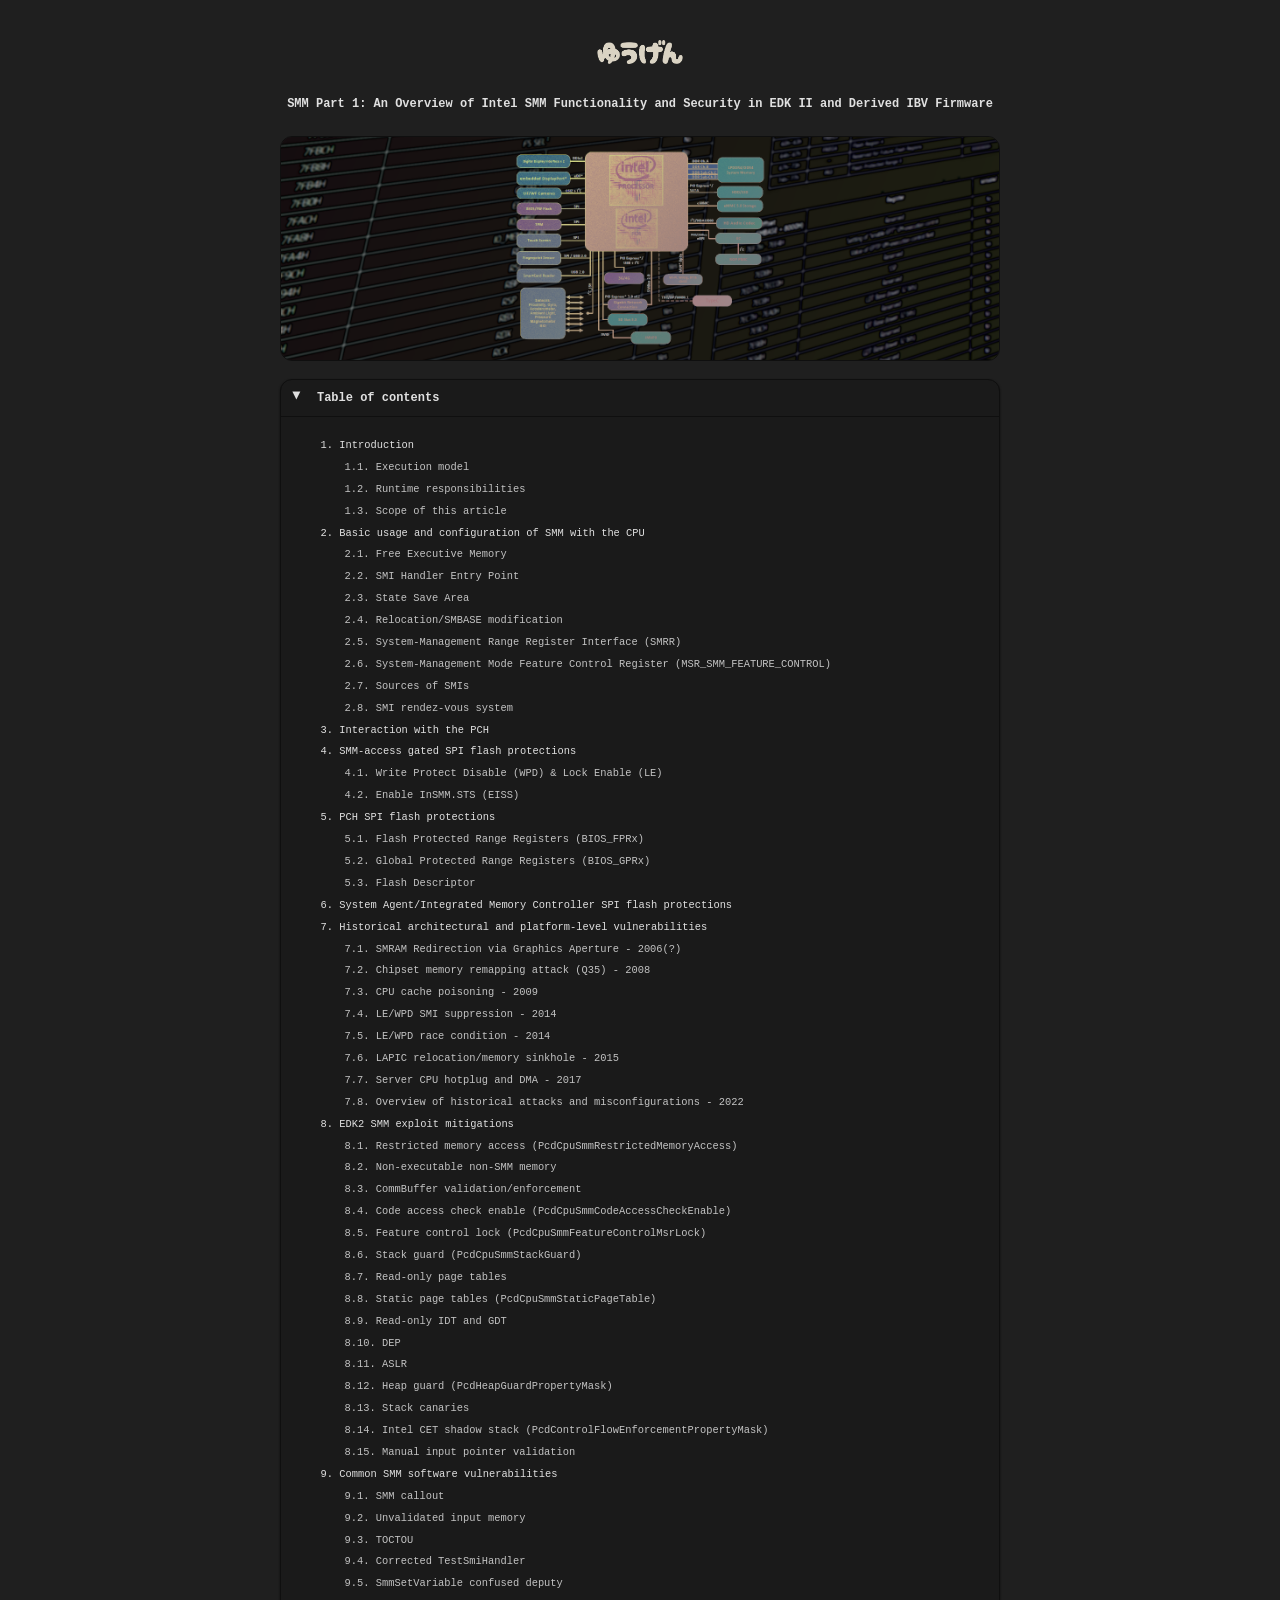
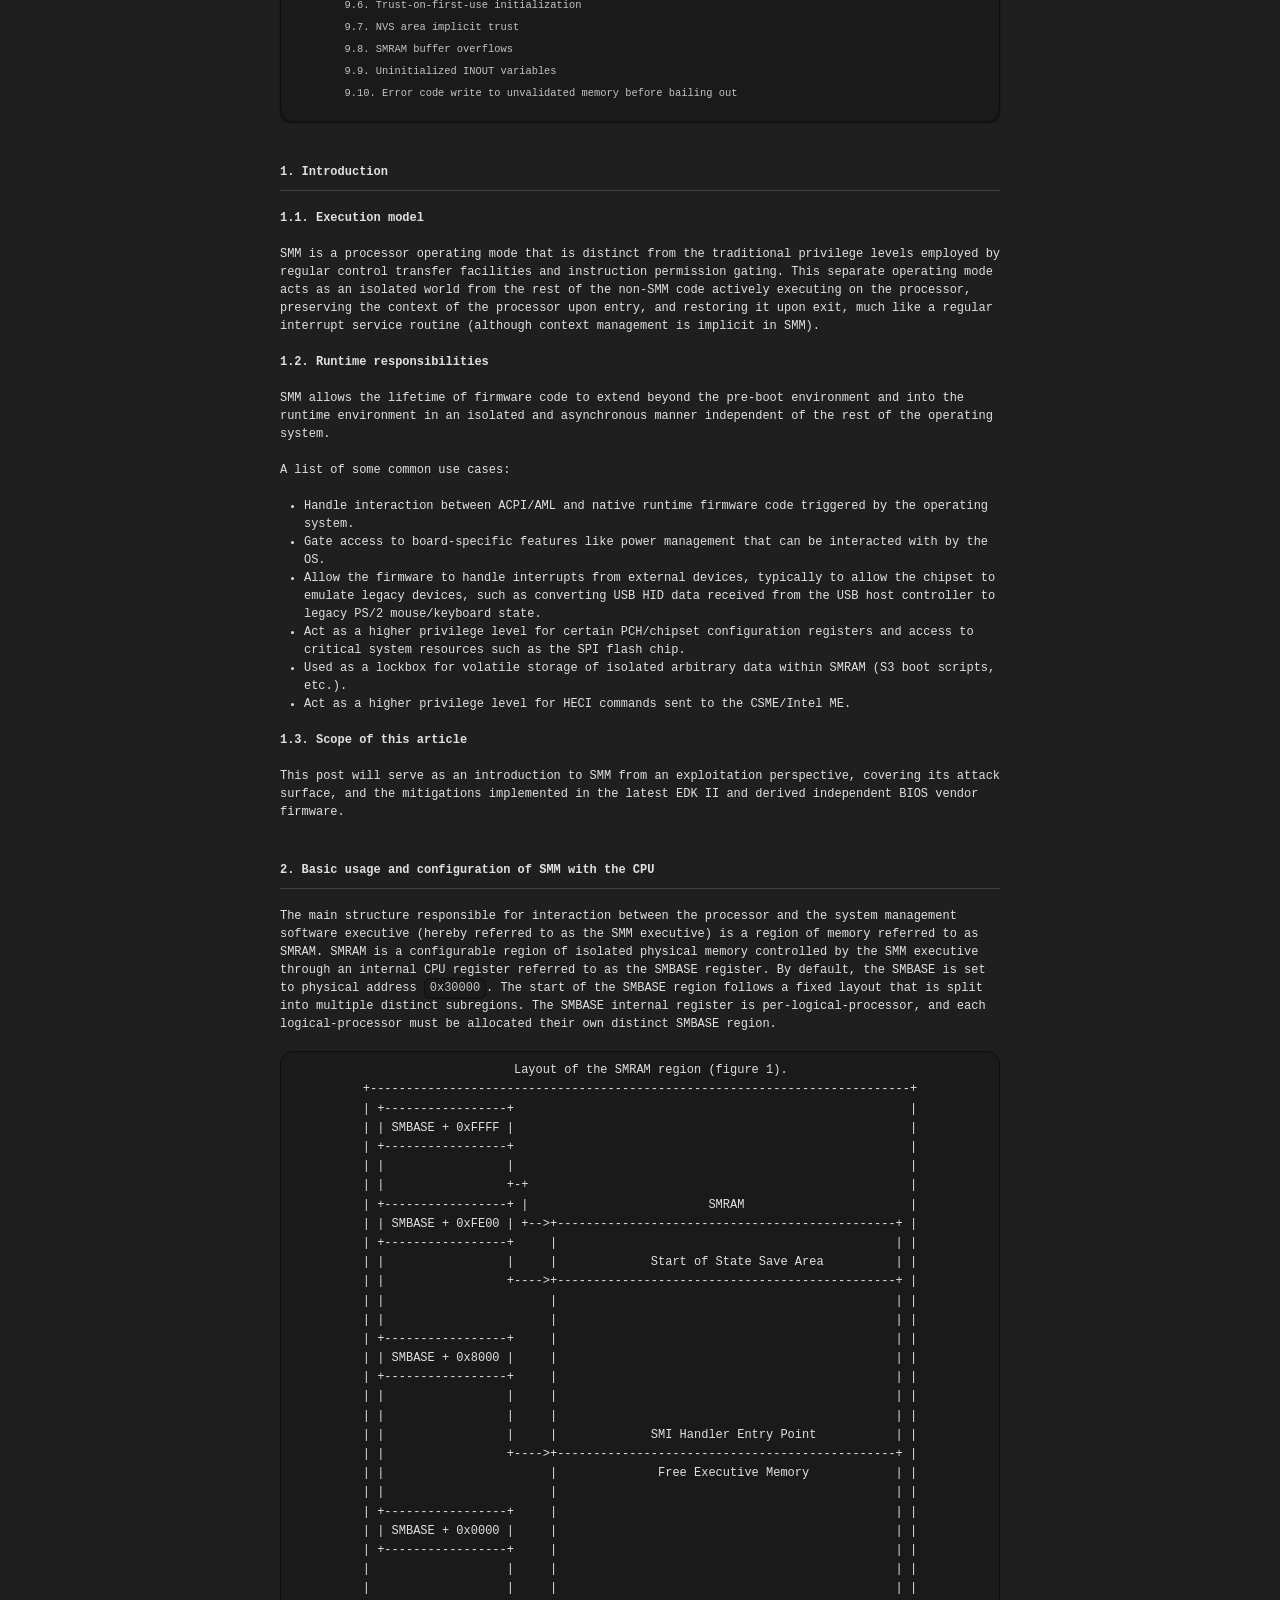
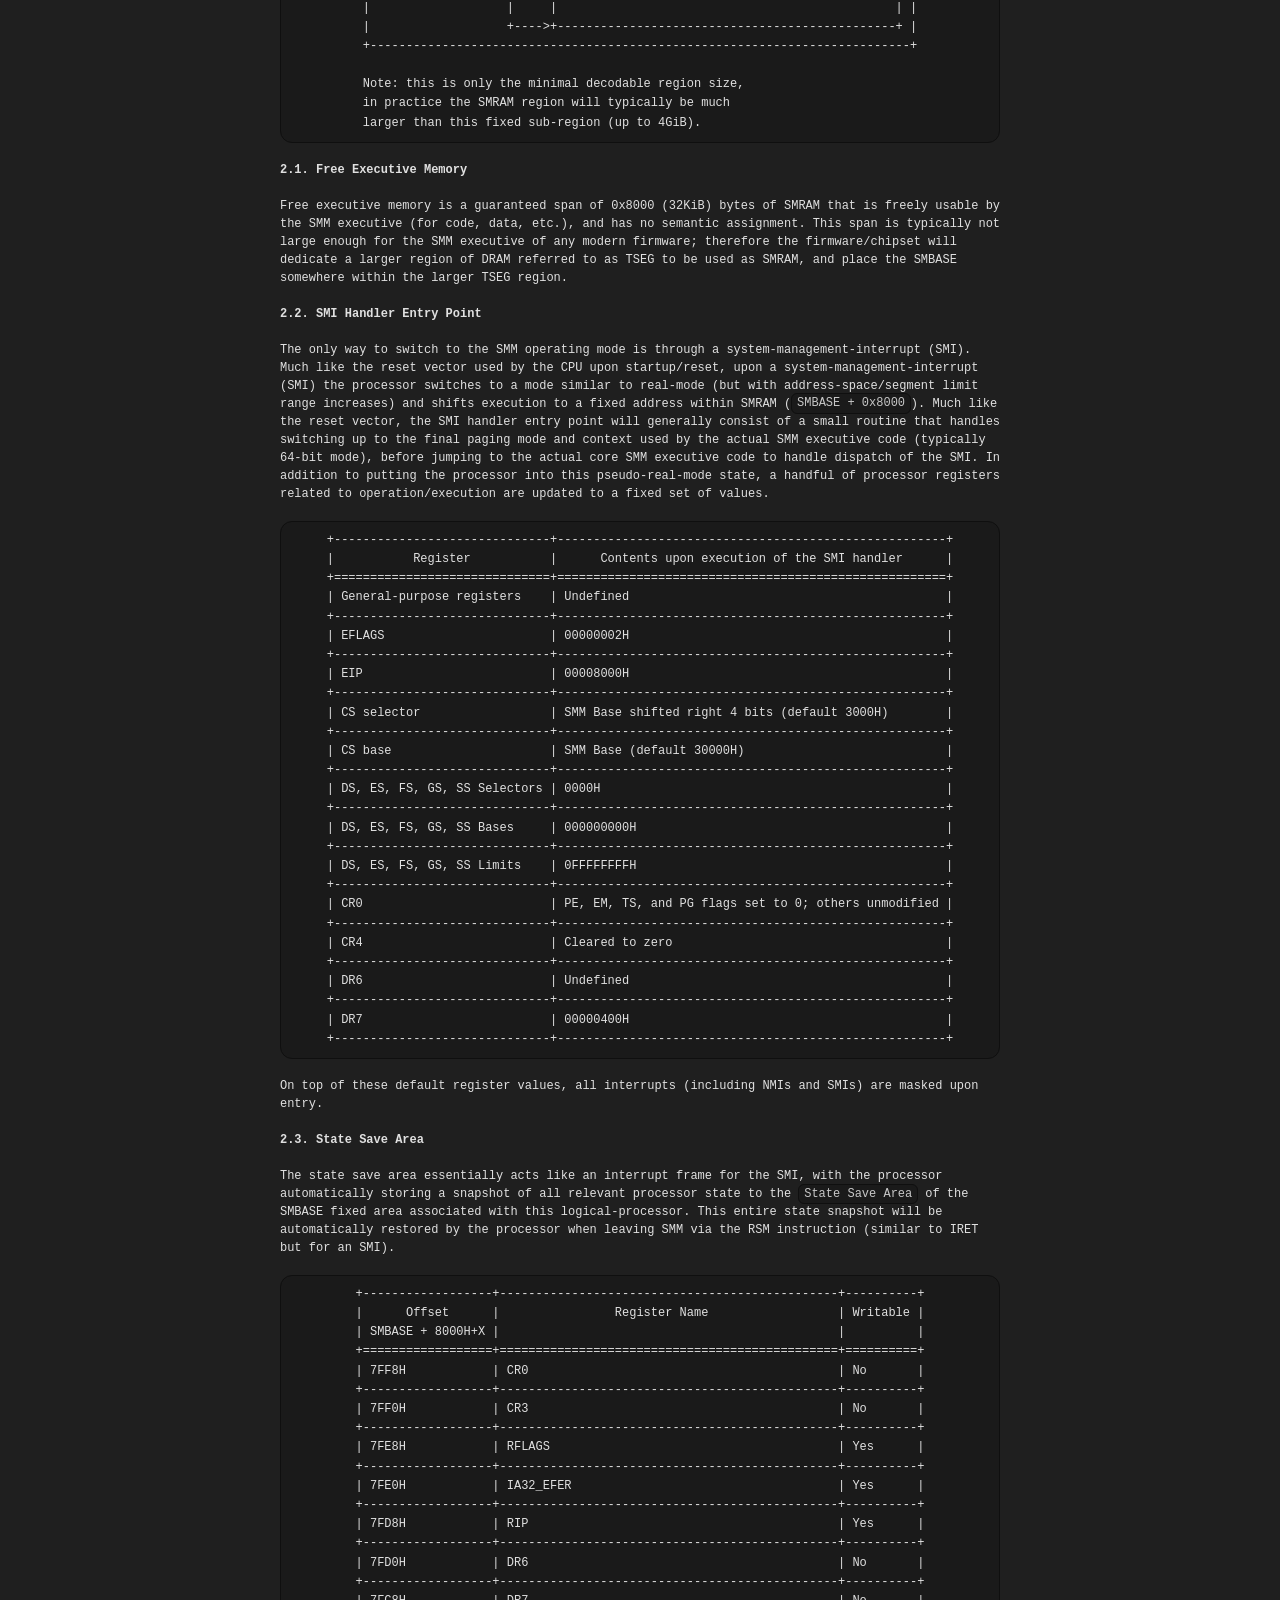
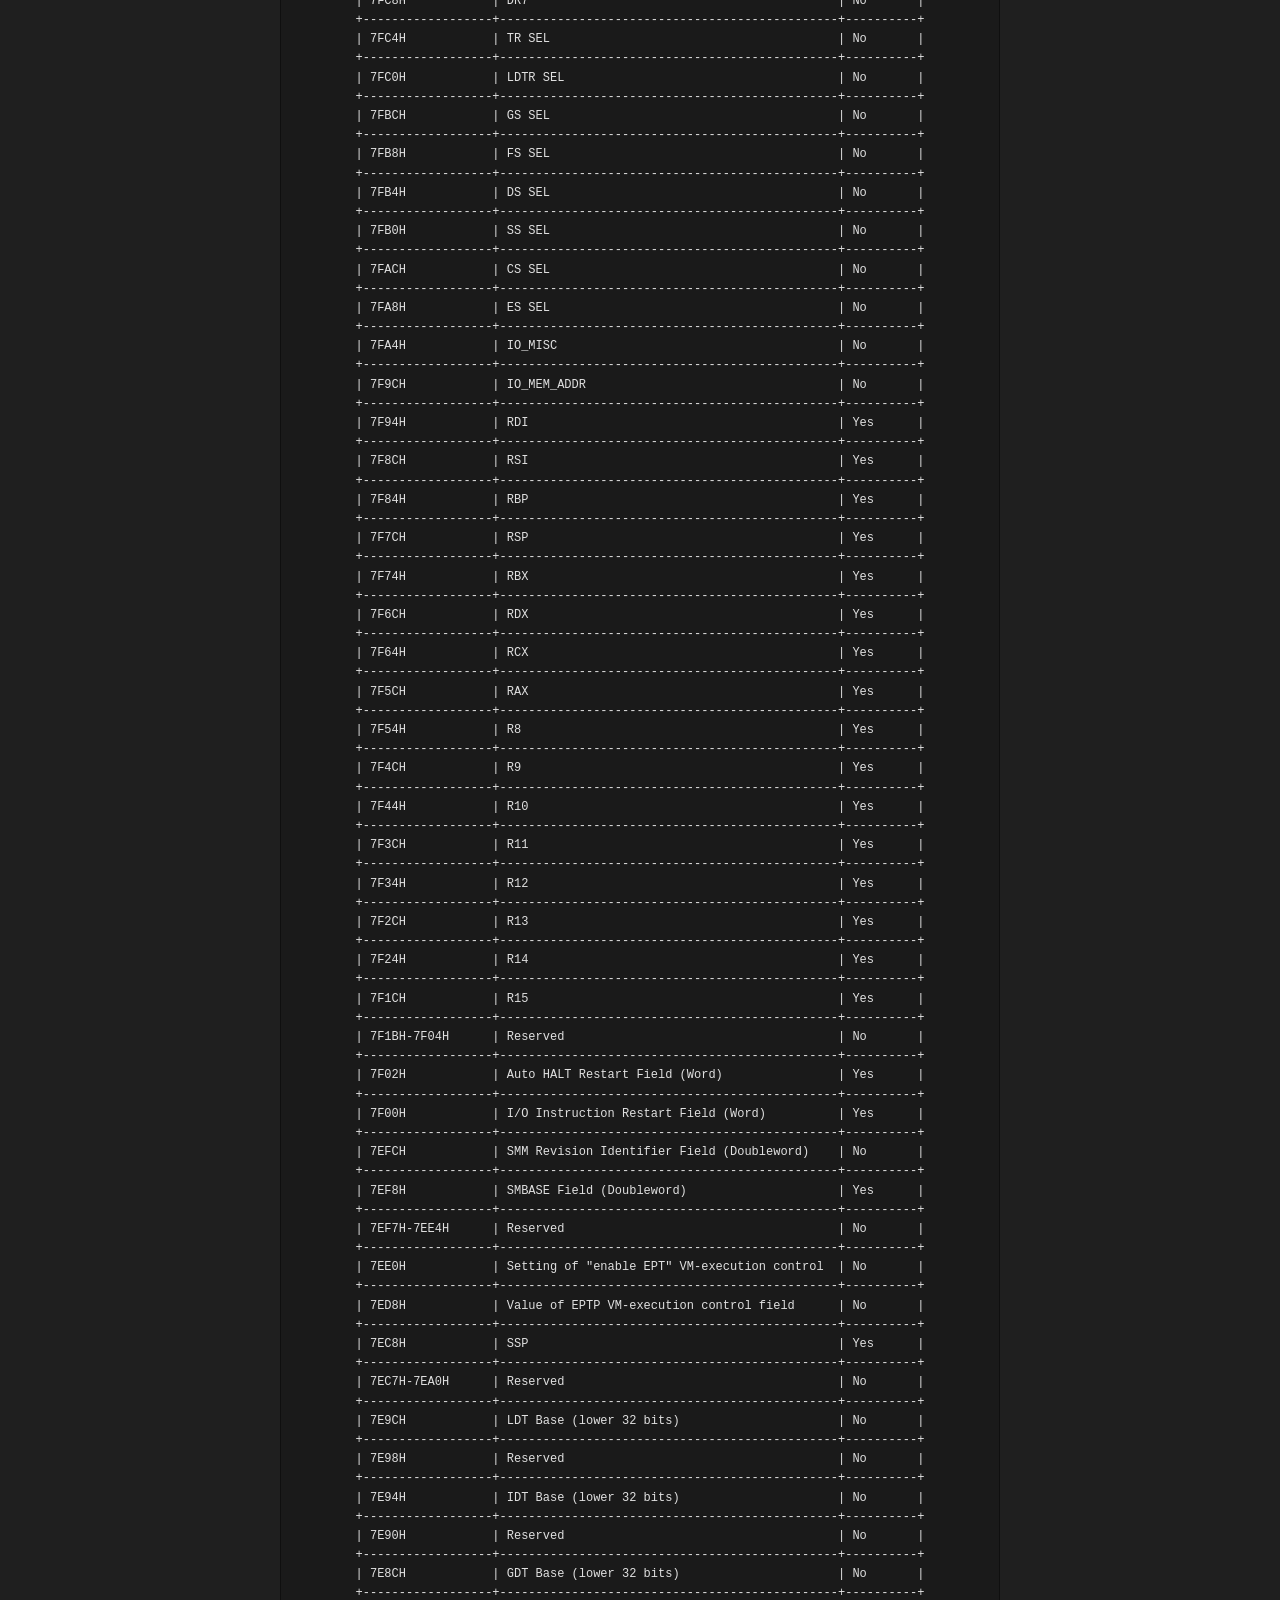
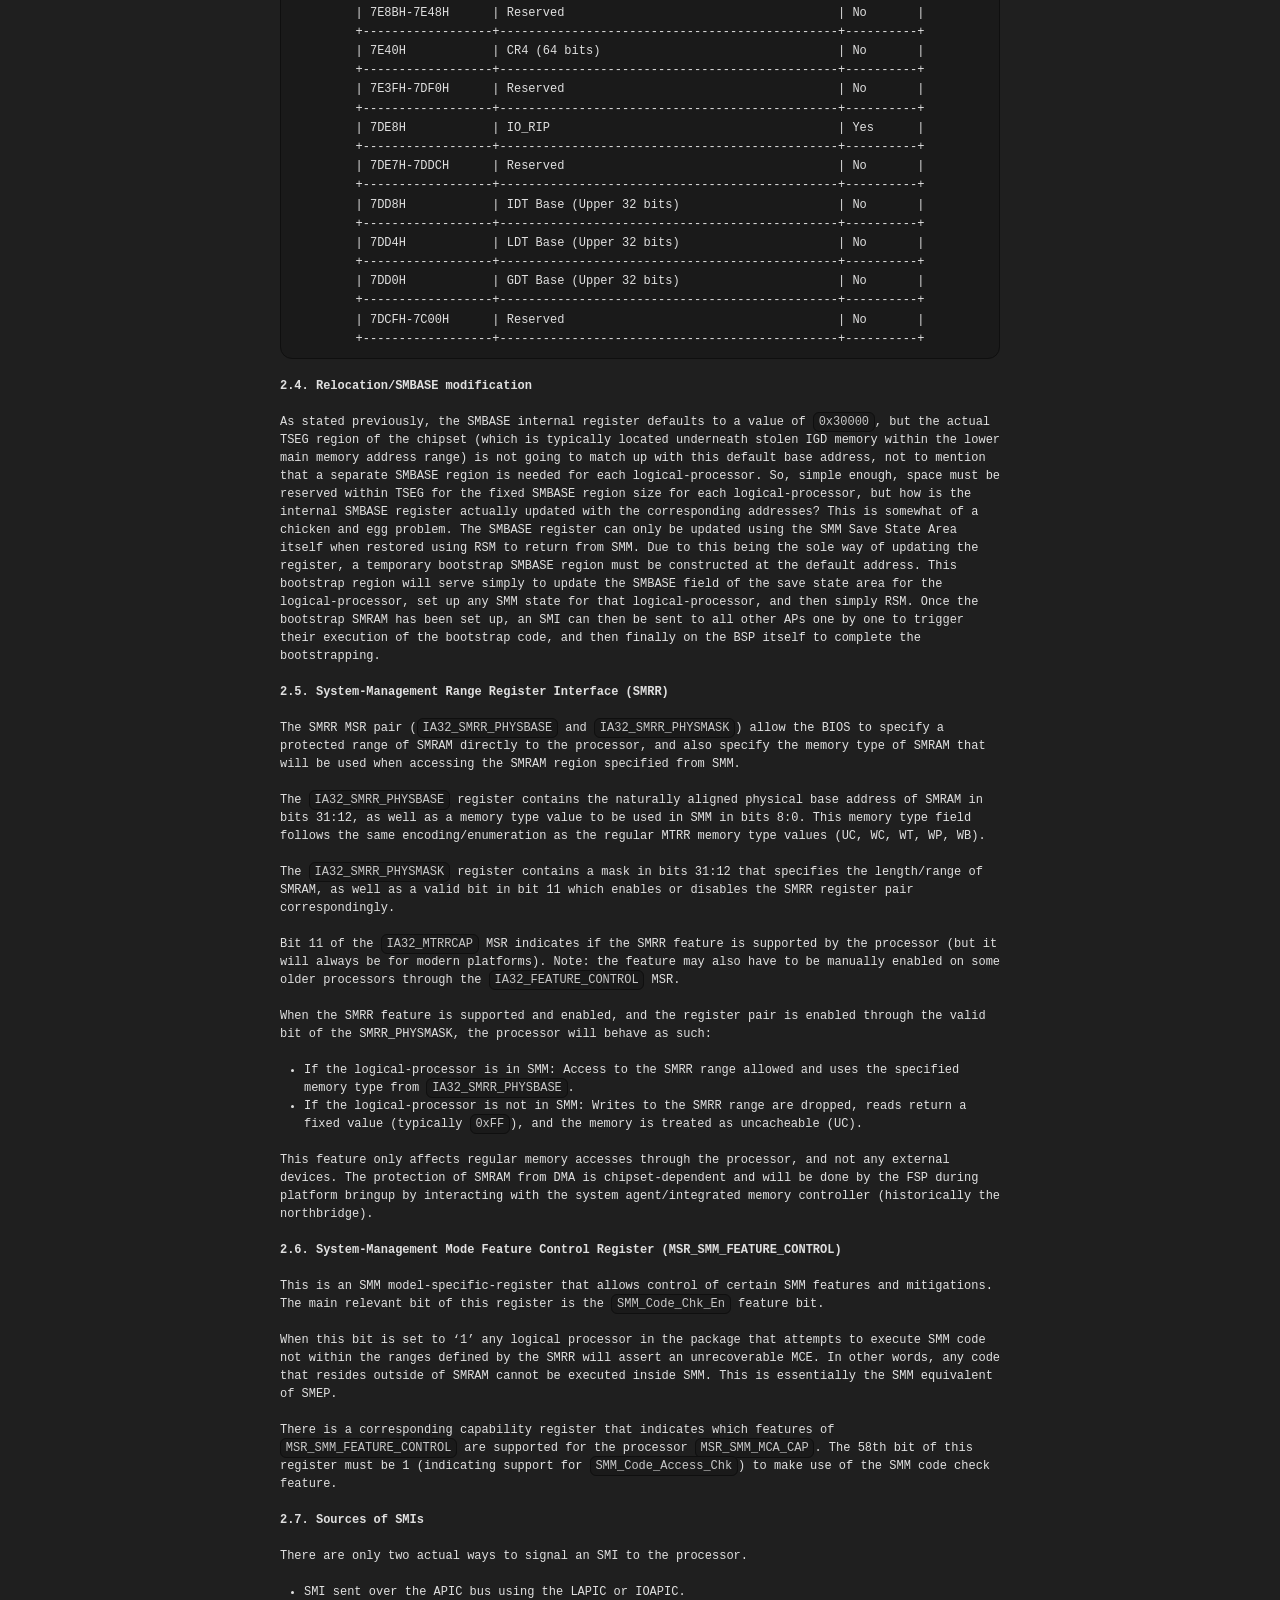
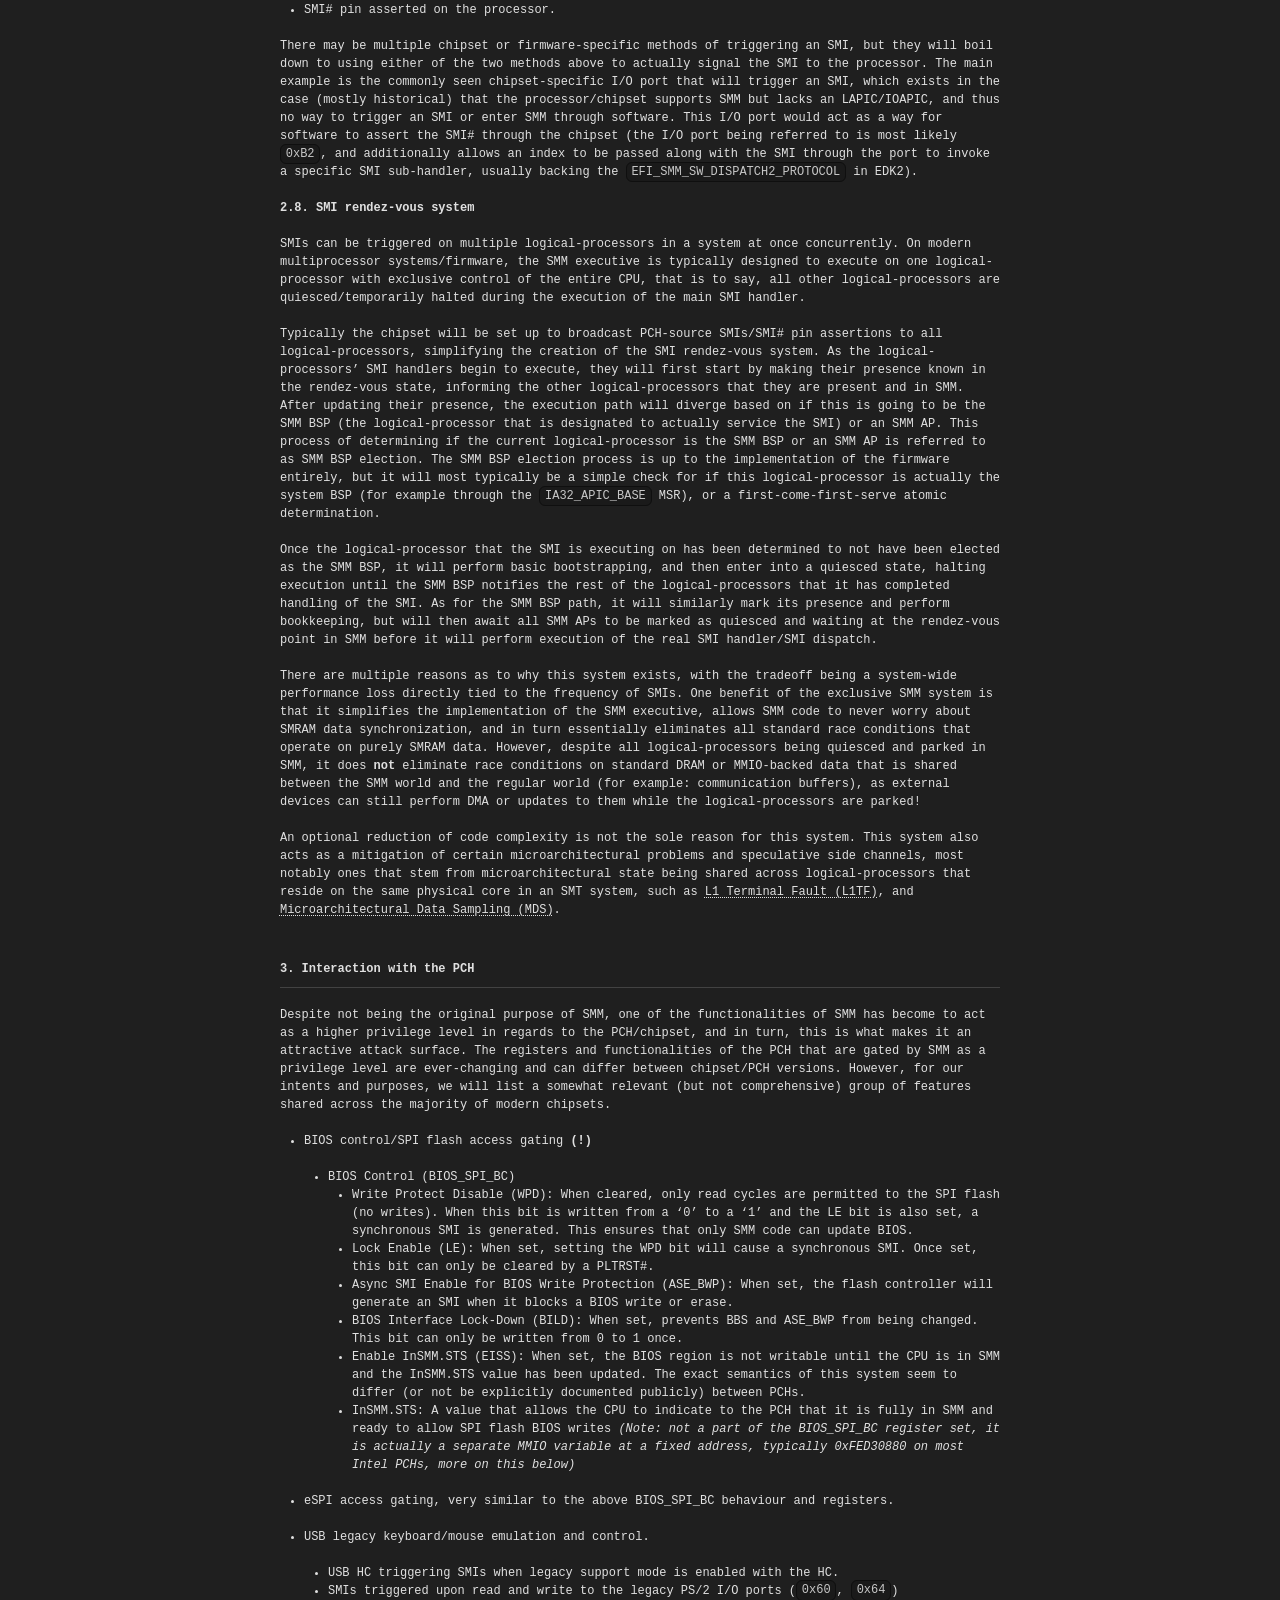
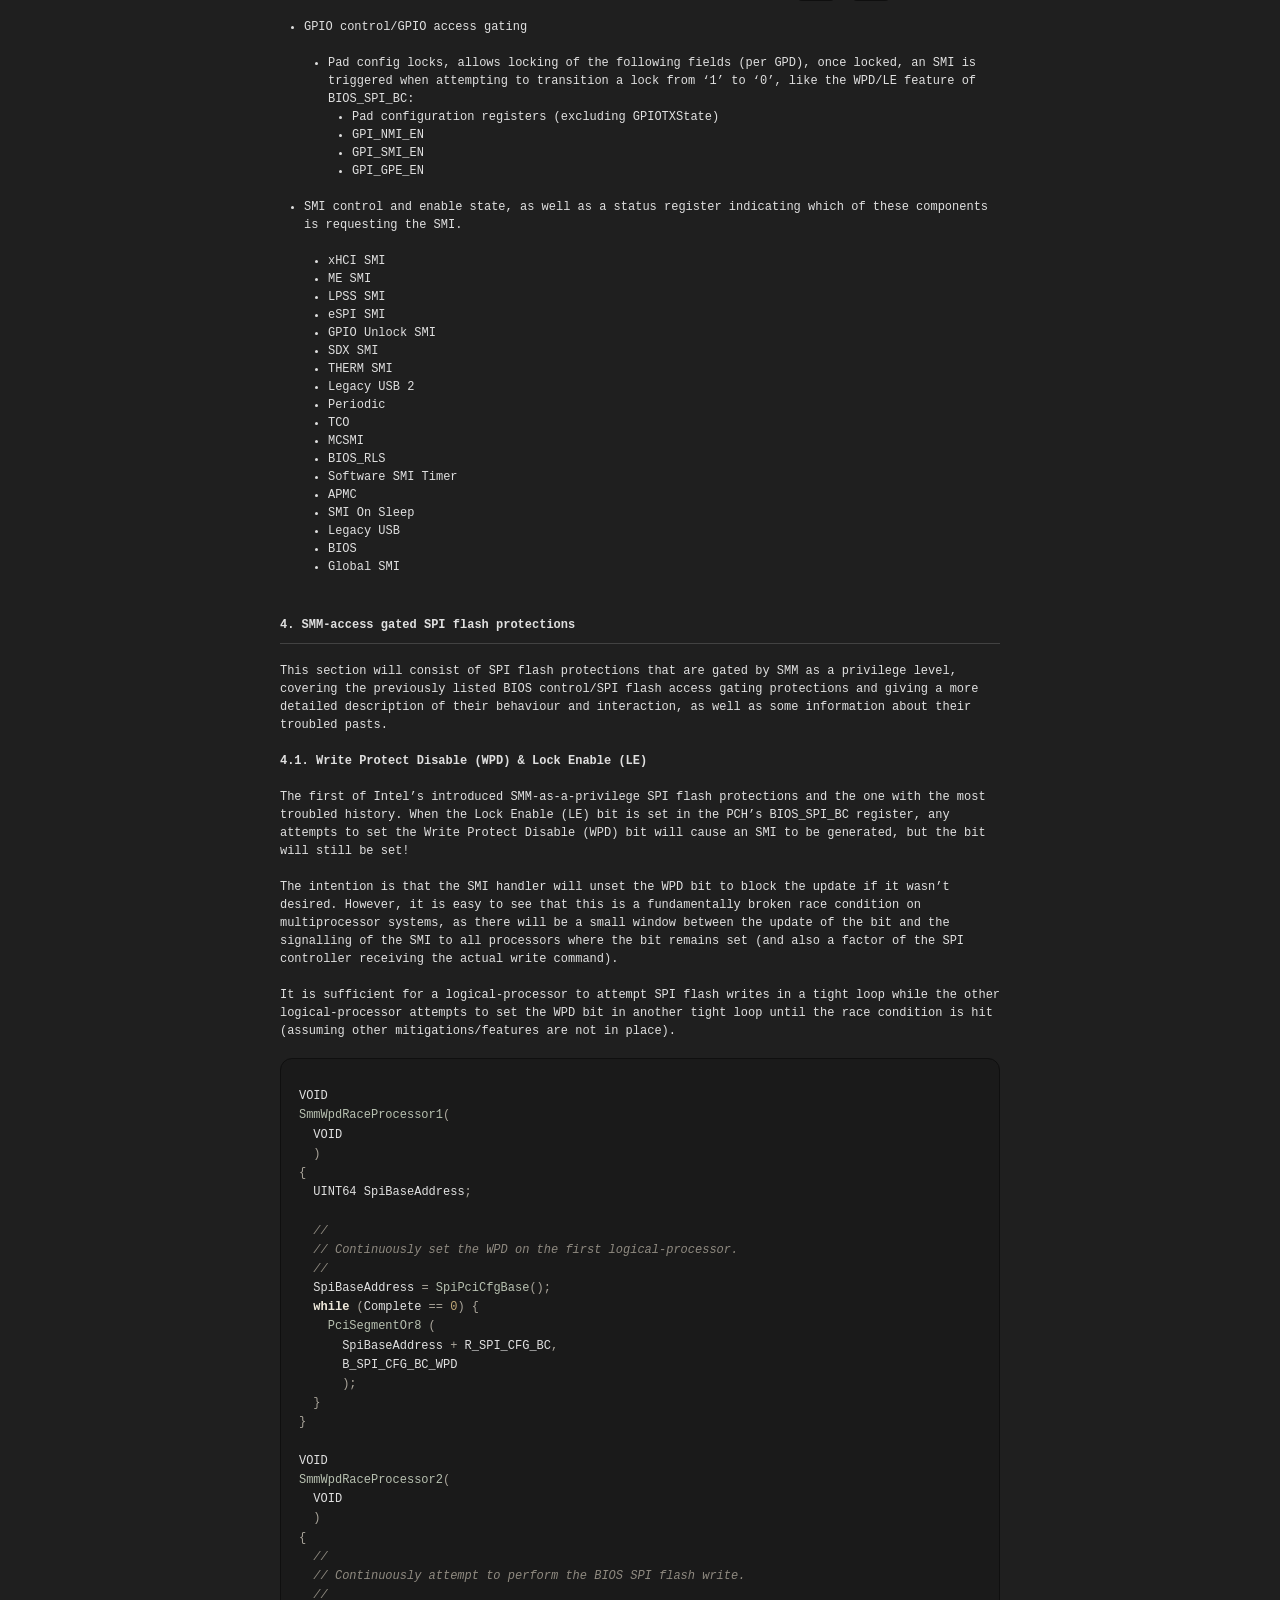
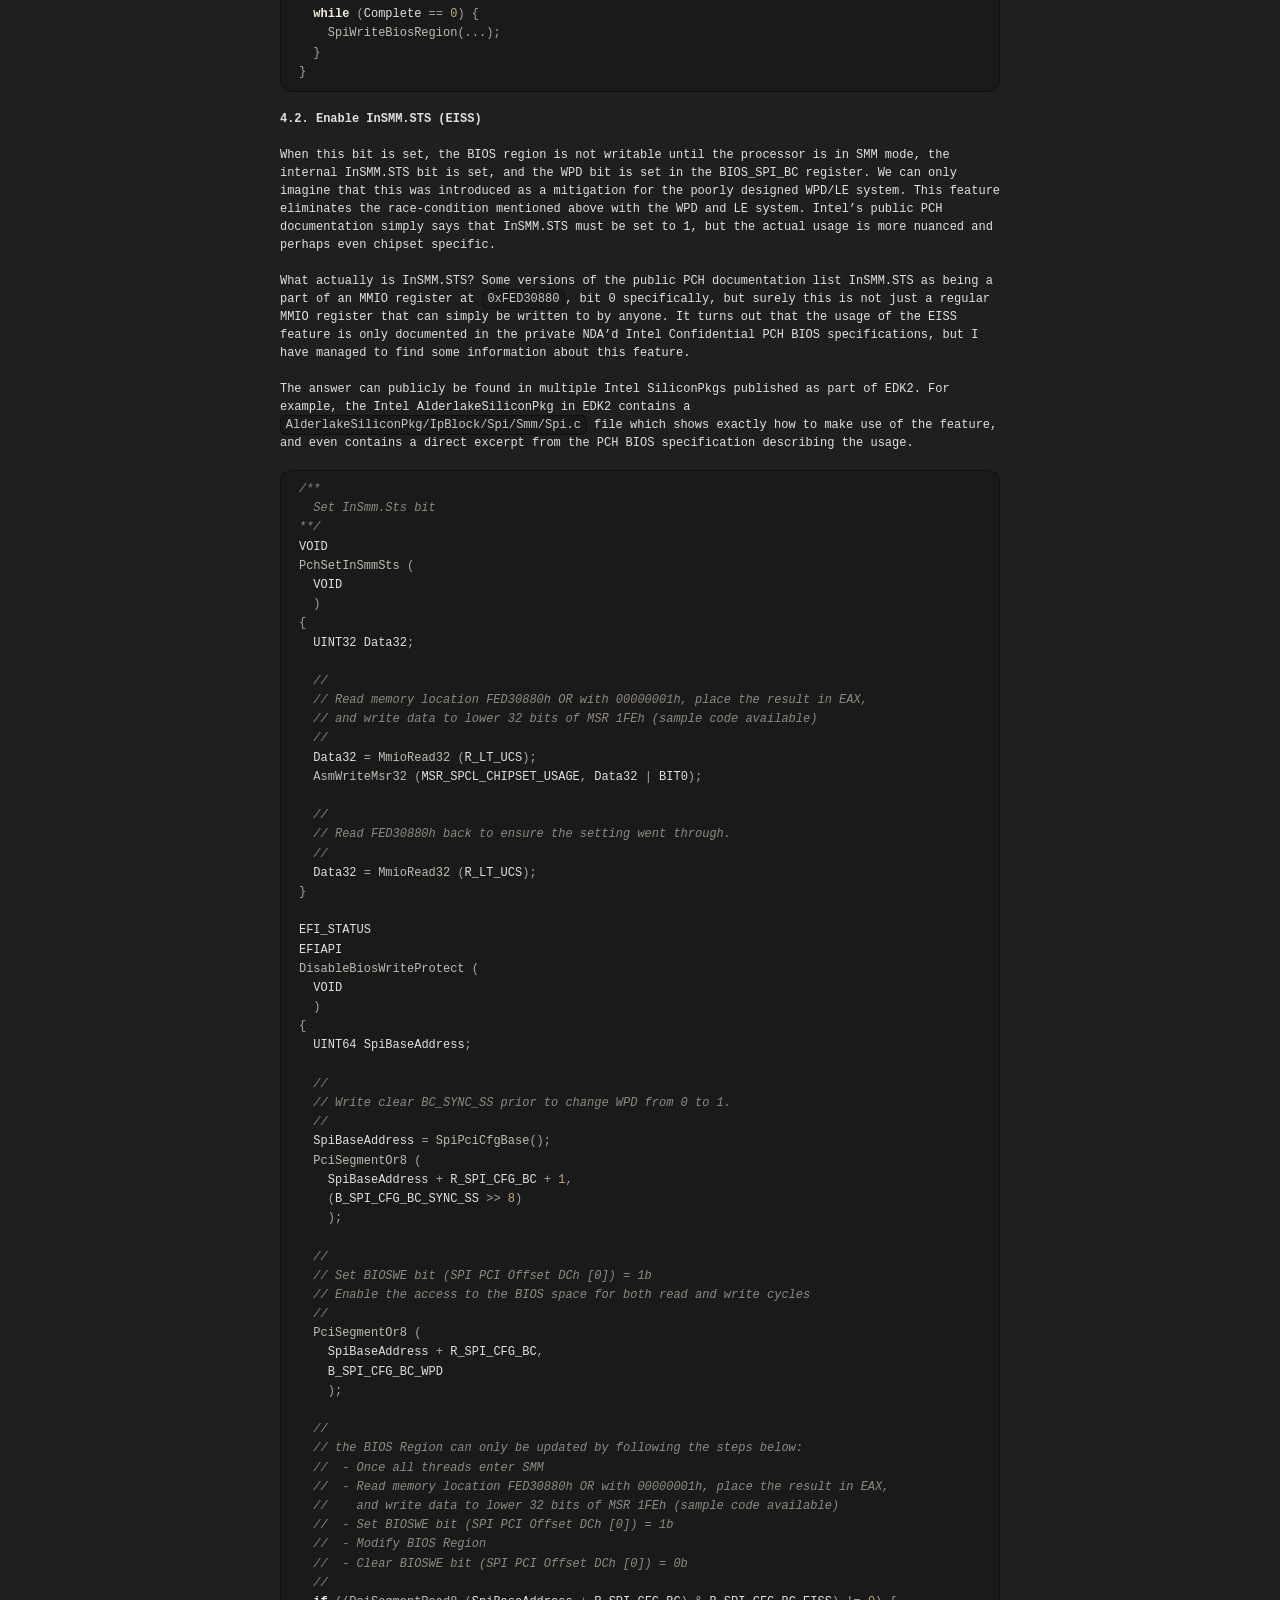
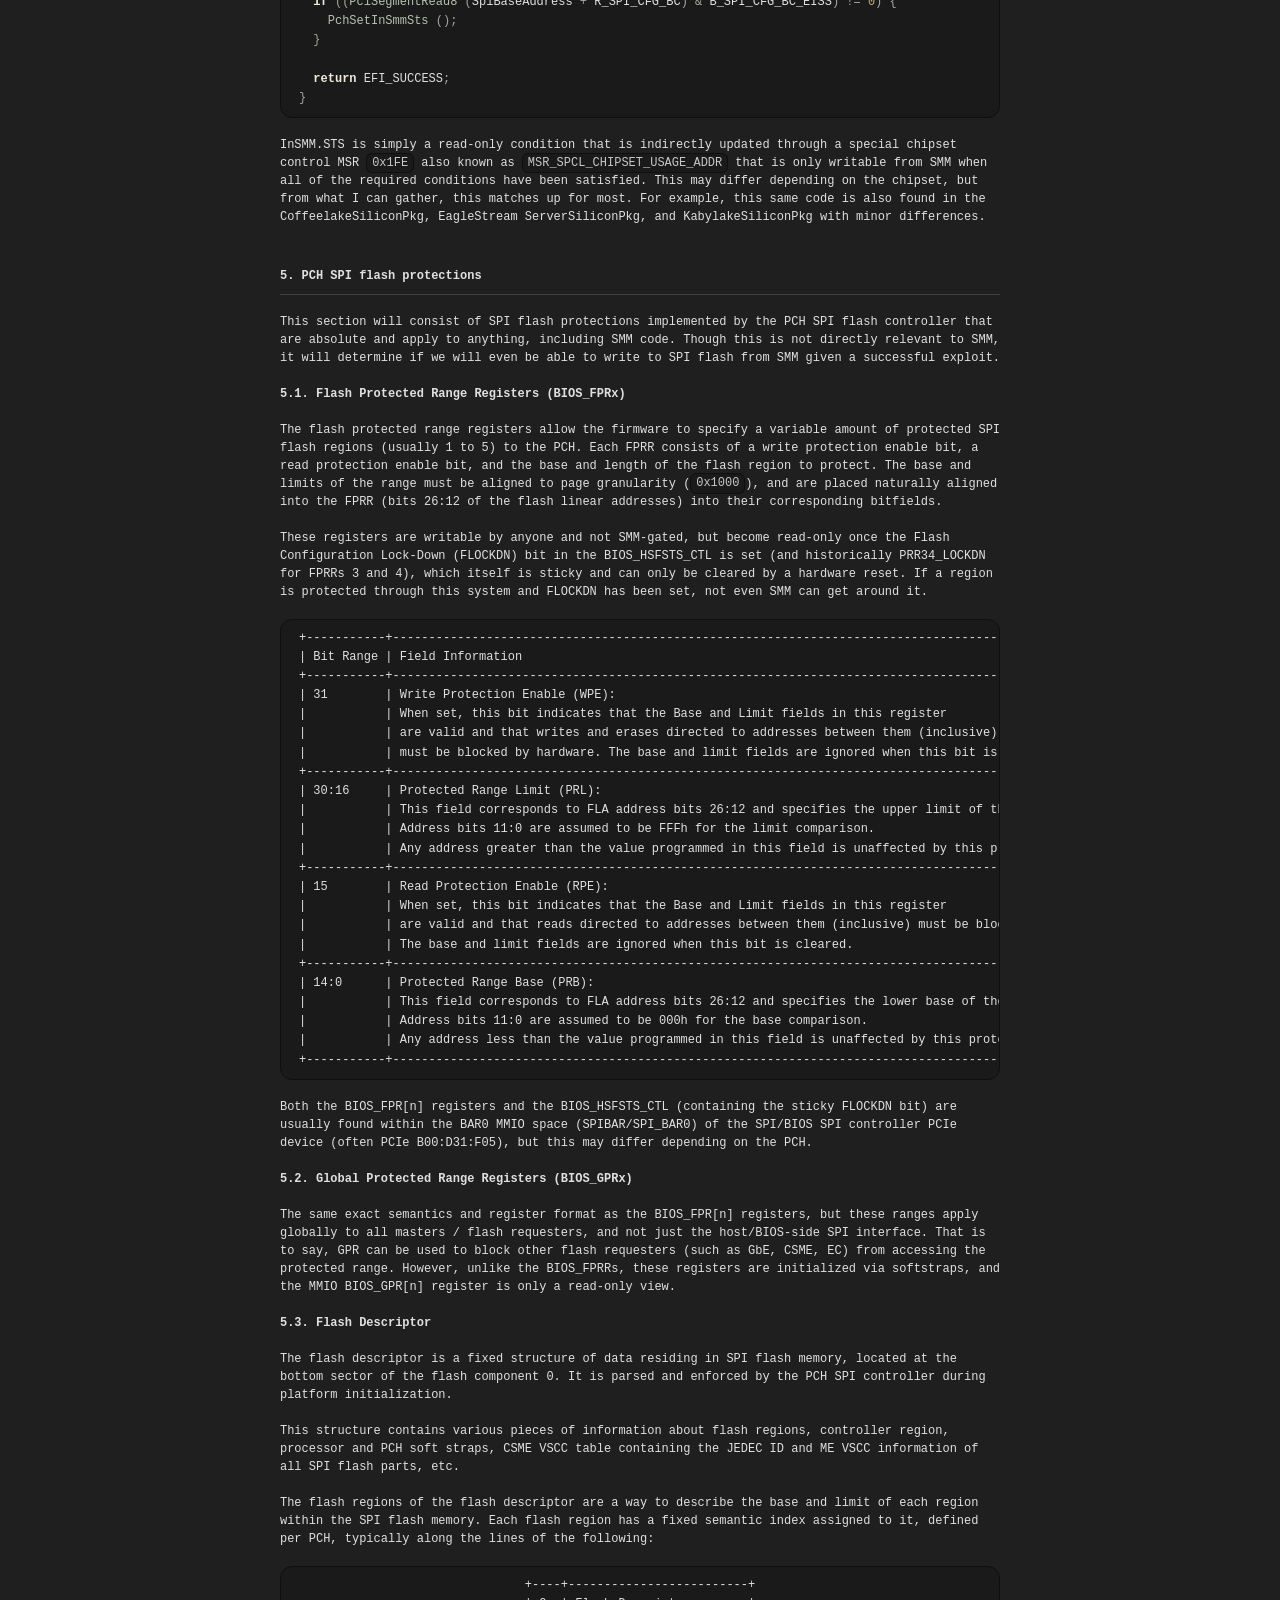
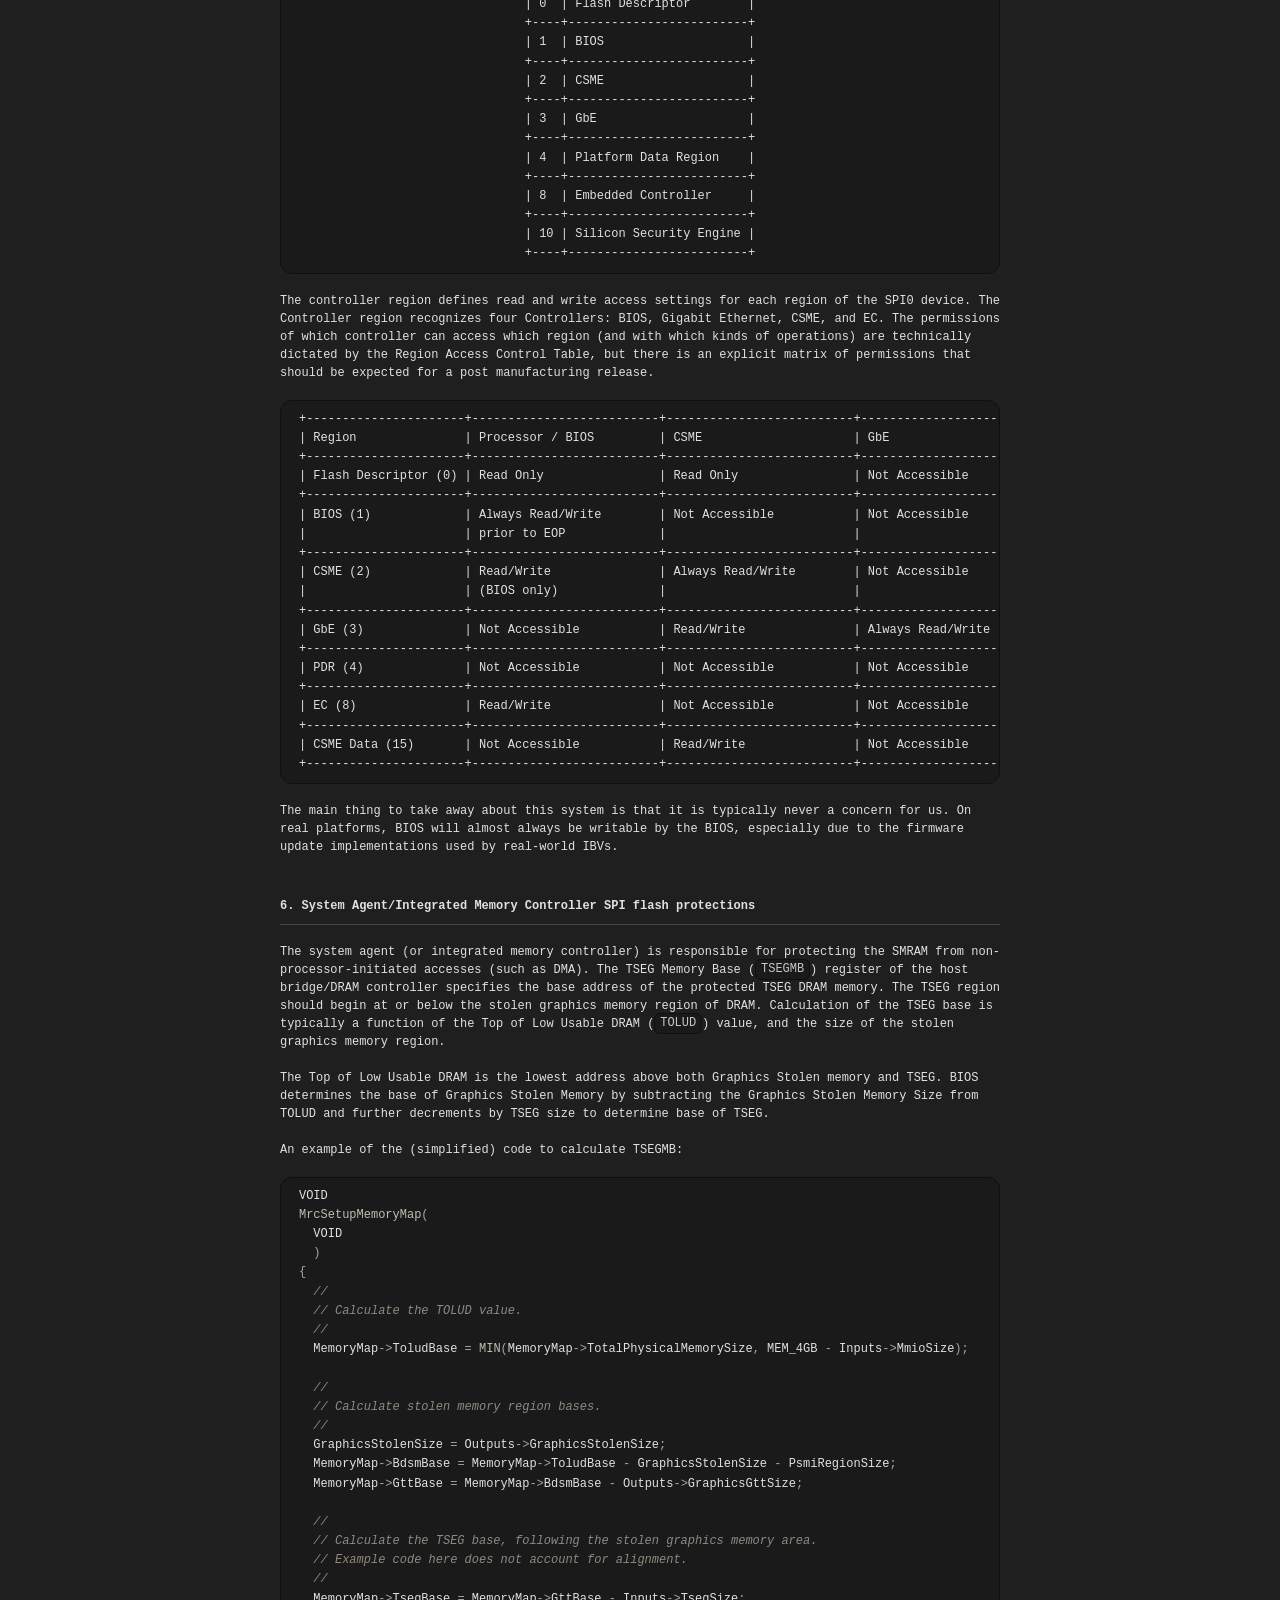
==== smm-part-1/index.html @ a30a820f "smm part 1 and 2" ====
<!doctype html><html lang=en-us dir=ltr><head><meta charset=utf-8><meta name=viewport content="width=device-width,initial-scale=1"><link rel=preconnect href=https://cdn.jsdelivr.net><link rel=dns-prefetch href=https://cdn.jsdelivr.net><title>SMM Part 1: An Overview of Intel SMM Functionality and Security in EDK II and Derived IBV Firmware | dro</title><link rel=canonical href=https://dro.github.io/smm-part-1/><meta property="og:title" content="SMM Part 1: An Overview of Intel SMM Functionality and Security in EDK II and Derived IBV Firmware"><meta property="og:type" content="article"><meta property="og:url" content="https://dro.github.io/smm-part-1/"><meta name=twitter:card content="summary"><meta name=twitter:title content="SMM Part 1: An Overview of Intel SMM Functionality and Security in EDK II and Derived IBV Firmware"><script type=application/ld+json>{"@context":"https://schema.org","@type":"Article","headline":"SMM Part 1: An Overview of Intel SMM Functionality and Security in EDK II and Derived IBV Firmware","url":"https:\/\/dro.github.io\/smm-part-1\/","datePublished":"2026-08-05T00:00:00Z","dateModified":"2026-08-05T00:00:00Z","author":{"@type":"Person","name":"dro"}}</script><link rel=apple-touch-icon sizes=57x57 href=/favicon_io/apple-icon-57x57.png><link rel=apple-touch-icon sizes=60x60 href=/favicon_io/apple-icon-60x60.png><link rel=apple-touch-icon sizes=72x72 href=/favicon_io/apple-icon-72x72.png><link rel=apple-touch-icon sizes=76x76 href=/favicon_io/apple-icon-76x76.png><link rel=apple-touch-icon sizes=114x114 href=/favicon_io/apple-icon-114x114.png><link rel=apple-touch-icon sizes=120x120 href=/favicon_io/apple-icon-120x120.png><link rel=apple-touch-icon sizes=144x144 href=/favicon_io/apple-icon-144x144.png><link rel=apple-touch-icon sizes=152x152 href=/favicon_io/apple-icon-152x152.png><link rel=apple-touch-icon sizes=180x180 href=/favicon_io/apple-icon-180x180.png><link rel=icon type=image/png sizes=192x192 href=/favicon_io/android-icon-192x192.png><link rel=icon type=image/png sizes=32x32 href=/favicon_io/favicon-32x32.png><link rel=icon type=image/png sizes=96x96 href=/favicon_io/favicon-96x96.png><link rel=icon type=image/png sizes=16x16 href=/favicon_io/favicon-16x16.png><link rel=manifest href=/favicon_io/manifest.json><meta name=msapplication-TileColor content="#ffffff"><meta name=msapplication-TileImage content="/favicon_io/ms-icon-144x144.png"><meta name=theme-color content="#ffffff"><link rel=stylesheet href=/css/main.min.7e60ceb6577c0e121b59dc570f9e869b0970de08afd99ad3049279306853b7e5.css integrity="sha256-fmDOtld8DhIbWdxXD56Gmwlw3giv2ZrTBJJ5MGhTt+U=" crossorigin=anonymous><link rel=stylesheet href=/css/syntax.min.0982879d17809e23f638986c51188df0c64ec26fb3a1649278e8d52d0c7e8064.css integrity="sha256-CYKHnReAniP2OJhsURiN8MZOwm+zoWSSeOjVLQx+gGQ=" crossorigin=anonymous><link rel=stylesheet href=/css/custom.min.9acfa0585cfb9b07b6a9f09d2f81ced734a76ea0b9e23ad376bec0b94bd560f0.css integrity="sha256-ms+gWFz7mwe2qfCdL4HO1zSnbqC54jrTdr7AuUvVYPA=" crossorigin=anonymous></head><body><a href=#main-content class=skip-link>Skip to content</a><main id=main-content role=main><a class=post-logo-link href=/ aria-label=Home><img src=/images/bloglogo1.png alt></a><h1>SMM Part 1: An Overview of Intel SMM Functionality and Security in EDK II and Derived IBV Firmware</h1><p><figure><img src=/images/intel-smm-header.png alt loading=lazy></figure></p><details class=toc open><summary class=toc-title>Table of contents</summary><nav class=toc-content><nav id=TableOfContents><ol><li><a href=#introduction>Introduction</a><ol><li><a href=#execution-model>Execution model</a></li><li><a href=#runtime-responsibilities>Runtime responsibilities</a></li><li><a href=#scope-of-this-article>Scope of this article</a></li></ol></li><li><a href=#basic-usage-and-configuration-of-smm-with-the-cpu>Basic usage and configuration of SMM with the CPU</a><ol><li><a href=#free-executive-memory>Free Executive Memory</a></li><li><a href=#smi-handler-entry-point>SMI Handler Entry Point</a></li><li><a href=#state-save-area>State Save Area</a></li><li><a href=#relocationsmbase-modification>Relocation/SMBASE modification</a></li><li><a href=#system-management-range-register-interface-smrr>System-Management Range Register Interface (SMRR)</a></li><li><a href=#system-management-mode-feature-control-register-msr_smm_feature_control>System-Management Mode Feature Control Register (MSR_SMM_FEATURE_CONTROL)</a></li><li><a href=#sources-of-smis>Sources of SMIs</a></li><li><a href=#smi-rendez-vous-system>SMI rendez-vous system</a></li></ol></li><li><a href=#interaction-with-the-pch>Interaction with the PCH</a></li><li><a href=#smm-access-gated-spi-flash-protections>SMM-access gated SPI flash protections</a><ol><li><a href=#write-protect-disable-wpd--lock-enable-le>Write Protect Disable (WPD) & Lock Enable (LE)</a></li><li><a href=#enable-insmmsts-eiss>Enable InSMM.STS (EISS)</a></li></ol></li><li><a href=#pch-spi-flash-protections>PCH SPI flash protections</a><ol><li><a href=#flash-protected-range-registers-bios_fprx>Flash Protected Range Registers (BIOS_FPRx)</a></li><li><a href=#global-protected-range-registers-bios_gprx>Global Protected Range Registers (BIOS_GPRx)</a></li><li><a href=#flash-descriptor>Flash Descriptor</a></li></ol></li><li><a href=#system-agentintegrated-memory-controller-spi-flash-protections>System Agent/Integrated Memory Controller SPI flash protections</a></li><li><a href=#historical-architectural-and-platform-level-vulnerabilities>Historical architectural and platform-level vulnerabilities</a><ol><li><a href=#smram-redirection-via-graphics-aperture---2006>SMRAM Redirection via Graphics Aperture - 2006(?)</a></li><li><a href=#chipset-memory-remapping-attack-q35---2008>Chipset memory remapping attack (Q35) - 2008</a></li><li><a href=#cpu-cache-poisoning---2009>CPU cache poisoning - 2009</a></li><li><a href=#lewpd-smi-suppression---2014>LE/WPD SMI suppression - 2014</a></li><li><a href=#lewpd-race-condition---2014>LE/WPD race condition - 2014</a></li><li><a href=#lapic-relocationmemory-sinkhole---2015>LAPIC relocation/memory sinkhole - 2015</a></li><li><a href=#server-cpu-hotplug-and-dma---2017>Server CPU hotplug and DMA - 2017</a></li><li><a href=#overview-of-historical-attacks-and-misconfigurations---2022>Overview of historical attacks and misconfigurations - 2022</a></li></ol></li><li><a href=#edk2-smm-exploit-mitigations>EDK2 SMM exploit mitigations</a><ol><li><a href=#restricted-memory-access-pcdcpusmmrestrictedmemoryaccess>Restricted memory access (PcdCpuSmmRestrictedMemoryAccess)</a></li><li><a href=#non-executable-non-smm-memory>Non-executable non-SMM memory</a></li><li><a href=#commbuffer-validationenforcement>CommBuffer validation/enforcement</a></li><li><a href=#code-access-check-enable-pcdcpusmmcodeaccesscheckenable>Code access check enable (PcdCpuSmmCodeAccessCheckEnable)</a></li><li><a href=#feature-control-lock-pcdcpusmmfeaturecontrolmsrlock>Feature control lock (PcdCpuSmmFeatureControlMsrLock)</a></li><li><a href=#stack-guard-pcdcpusmmstackguard>Stack guard (PcdCpuSmmStackGuard)</a></li><li><a href=#read-only-page-tables>Read-only page tables</a></li><li><a href=#static-page-tables-pcdcpusmmstaticpagetable>Static page tables (PcdCpuSmmStaticPageTable)</a></li><li><a href=#read-only-idt-and-gdt>Read-only IDT and GDT</a></li><li><a href=#dep>DEP</a></li><li><a href=#aslr>ASLR</a></li><li><a href=#heap-guard-pcdheapguardpropertymask>Heap guard (PcdHeapGuardPropertyMask)</a></li><li><a href=#stack-canaries>Stack canaries</a></li><li><a href=#intel-cet-shadow-stack-pcdcontrolflowenforcementpropertymask>Intel CET shadow stack (PcdControlFlowEnforcementPropertyMask)</a></li><li><a href=#manual-input-pointer-validation>Manual input pointer validation</a></li></ol></li><li><a href=#common-smm-software-vulnerabilities>Common SMM software vulnerabilities</a><ol><li><a href=#smm-callout>SMM callout</a></li><li><a href=#unvalidated-input-memory>Unvalidated input memory</a></li><li><a href=#toctou>TOCTOU</a></li><li><a href=#corrected-testsmihandler>Corrected TestSmiHandler</a></li><li><a href=#smmsetvariable-confused-deputy>SmmSetVariable confused deputy</a></li><li><a href=#trust-on-first-use-initialization>Trust-on-first-use initialization</a></li><li><a href=#nvs-area-implicit-trust>NVS area implicit trust</a></li><li><a href=#smram-buffer-overflows>SMRAM buffer overflows</a></li><li><a href=#uninitialized-inout-variables>Uninitialized INOUT variables</a></li><li><a href=#error-code-write-to-unvalidated-memory-before-bailing-out>Error code write to unvalidated memory before bailing out</a></li></ol></li></ol></nav></nav></details><h2 id=introduction>Introduction</h2><h3 id=execution-model>Execution model</h3><p>SMM is a processor operating mode that is distinct from the traditional privilege levels
employed by regular control transfer facilities and instruction permission gating.
This separate operating mode acts as an isolated world from the rest of the non-SMM code actively executing on the processor, preserving the context of the processor upon entry, and restoring it upon exit, much like a regular interrupt service routine (although context management is implicit in SMM).</p><h3 id=runtime-responsibilities>Runtime responsibilities</h3><p>SMM allows the lifetime of firmware code to extend beyond the pre-boot environment and into the runtime environment in an isolated and asynchronous manner independent of the rest of the operating system.</p><p>A list of some common use cases:</p><ul><li>Handle interaction between ACPI/AML and native runtime firmware code triggered by the operating system.</li><li>Gate access to board-specific features like power management that can be interacted with by the OS.</li><li>Allow the firmware to handle interrupts from external devices, typically to allow the chipset to emulate legacy devices, such as converting USB HID data received from the USB host controller to legacy PS/2 mouse/keyboard state.</li><li>Act as a higher privilege level for certain PCH/chipset configuration registers and access to critical system resources such as the SPI flash chip.</li><li>Used as a lockbox for volatile storage of isolated arbitrary data within SMRAM (S3 boot scripts, etc.).</li><li>Act as a higher privilege level for HECI commands sent to the CSME/Intel ME.</li></ul><h3 id=scope-of-this-article>Scope of this article</h3><p>This post will serve as an introduction to SMM from an exploitation perspective, covering its attack surface, and the mitigations implemented in the latest EDK II and derived independent BIOS vendor firmware.</p><h2 id=basic-usage-and-configuration-of-smm-with-the-cpu>Basic usage and configuration of SMM with the CPU</h2><p>The main structure responsible for interaction between the processor and the system management software executive (hereby referred to as the SMM executive) is a region of memory referred to as SMRAM. SMRAM is a configurable region of isolated physical memory controlled by the SMM executive through an internal CPU register referred to as the SMBASE register. By default, the SMBASE is set to physical address <code>0x30000</code>. The start of the SMBASE region follows a fixed layout that is split into multiple distinct subregions. The SMBASE internal register is per-logical-processor, and each logical-processor must be allocated their own distinct SMBASE region.</p><div class="highlight ascii-graph"><pre tabindex=0 class=chroma><code class=language-text data-lang=text><span class=line><span class=cl>                     Layout of the SMRAM region (figure 1).                  
</span></span><span class=line><span class=cl>+---------------------------------------------------------------------------+
</span></span><span class=line><span class=cl>| +-----------------+                                                       |
</span></span><span class=line><span class=cl>| | SMBASE + 0xFFFF |                                                       |
</span></span><span class=line><span class=cl>| +-----------------+                                                       |
</span></span><span class=line><span class=cl>| |                 |                                                       |
</span></span><span class=line><span class=cl>| |                 +-+                                                     |
</span></span><span class=line><span class=cl>| +-----------------+ |                         SMRAM                       |
</span></span><span class=line><span class=cl>| | SMBASE + 0xFE00 | +--&gt;+-----------------------------------------------+ |
</span></span><span class=line><span class=cl>| +-----------------+     |                                               | |
</span></span><span class=line><span class=cl>| |                 |     |             Start of State Save Area          | |
</span></span><span class=line><span class=cl>| |                 +----&gt;+-----------------------------------------------+ |
</span></span><span class=line><span class=cl>| |                       |                                               | |
</span></span><span class=line><span class=cl>| |                       |                                               | |
</span></span><span class=line><span class=cl>| +-----------------+     |                                               | |
</span></span><span class=line><span class=cl>| | SMBASE + 0x8000 |     |                                               | |
</span></span><span class=line><span class=cl>| +-----------------+     |                                               | |
</span></span><span class=line><span class=cl>| |                 |     |                                               | |
</span></span><span class=line><span class=cl>| |                 |     |                                               | |
</span></span><span class=line><span class=cl>| |                 |     |             SMI Handler Entry Point           | |
</span></span><span class=line><span class=cl>| |                 +----&gt;+-----------------------------------------------+ |
</span></span><span class=line><span class=cl>| |                       |              Free Executive Memory            | |
</span></span><span class=line><span class=cl>| |                       |                                               | |
</span></span><span class=line><span class=cl>| +-----------------+     |                                               | |
</span></span><span class=line><span class=cl>| | SMBASE + 0x0000 |     |                                               | |
</span></span><span class=line><span class=cl>| +-----------------+     |                                               | |
</span></span><span class=line><span class=cl>|                   |     |                                               | |
</span></span><span class=line><span class=cl>|                   |     |                                               | |
</span></span><span class=line><span class=cl>|                   |     |                                               | |
</span></span><span class=line><span class=cl>|                   +----&gt;+-----------------------------------------------+ |
</span></span><span class=line><span class=cl>+---------------------------------------------------------------------------+
</span></span><span class=line><span class=cl>
</span></span><span class=line><span class=cl>Note: this is only the minimal decodable region size,
</span></span><span class=line><span class=cl>in practice the SMRAM region will typically be much
</span></span><span class=line><span class=cl>larger than this fixed sub-region (up to 4GiB).</span></span></code></pre></div><h3 id=free-executive-memory>Free Executive Memory</h3><p>Free executive memory is a guaranteed span of 0x8000 (32KiB) bytes of SMRAM that is freely usable by the SMM executive (for code, data, etc.), and has no semantic assignment. This span is typically not large enough for the SMM executive
of any modern firmware; therefore the firmware/chipset will dedicate a larger region of DRAM referred to as TSEG to be used as SMRAM, and place the SMBASE somewhere within the larger TSEG region.</p><h3 id=smi-handler-entry-point>SMI Handler Entry Point</h3><p>The only way to switch to the SMM operating mode is through a system-management-interrupt (SMI).
Much like the reset vector used by the CPU upon startup/reset, upon a system-management-interrupt (SMI) the processor switches to a mode similar to real-mode (but with address-space/segment limit range increases) and shifts execution to a fixed address within SMRAM (<code>SMBASE + 0x8000</code>). Much like the reset vector, the SMI handler entry point will generally consist of a small routine that handles switching up to the final paging mode and context used by the actual SMM executive code (typically 64-bit mode), before jumping to the actual core SMM executive code to handle dispatch of the SMI. In addition to putting the processor into this pseudo-real-mode state, a handful of processor registers related to operation/execution are updated to a fixed set of values.</p><div class="highlight ascii-graph"><pre tabindex=0 class=chroma><code class=language-text data-lang=text><span class=line><span class=cl>+------------------------------+------------------------------------------------------+
</span></span><span class=line><span class=cl>|           Register           |      Contents upon execution of the SMI handler      |
</span></span><span class=line><span class=cl>+==============================+======================================================+
</span></span><span class=line><span class=cl>| General-purpose registers    | Undefined                                            |
</span></span><span class=line><span class=cl>+------------------------------+------------------------------------------------------+
</span></span><span class=line><span class=cl>| EFLAGS                       | 00000002H                                            |
</span></span><span class=line><span class=cl>+------------------------------+------------------------------------------------------+
</span></span><span class=line><span class=cl>| EIP                          | 00008000H                                            |
</span></span><span class=line><span class=cl>+------------------------------+------------------------------------------------------+
</span></span><span class=line><span class=cl>| CS selector                  | SMM Base shifted right 4 bits (default 3000H)        |
</span></span><span class=line><span class=cl>+------------------------------+------------------------------------------------------+
</span></span><span class=line><span class=cl>| CS base                      | SMM Base (default 30000H)                            |
</span></span><span class=line><span class=cl>+------------------------------+------------------------------------------------------+
</span></span><span class=line><span class=cl>| DS, ES, FS, GS, SS Selectors | 0000H                                                |
</span></span><span class=line><span class=cl>+------------------------------+------------------------------------------------------+
</span></span><span class=line><span class=cl>| DS, ES, FS, GS, SS Bases     | 000000000H                                           |
</span></span><span class=line><span class=cl>+------------------------------+------------------------------------------------------+
</span></span><span class=line><span class=cl>| DS, ES, FS, GS, SS Limits    | 0FFFFFFFFH                                           |
</span></span><span class=line><span class=cl>+------------------------------+------------------------------------------------------+
</span></span><span class=line><span class=cl>| CR0                          | PE, EM, TS, and PG flags set to 0; others unmodified |
</span></span><span class=line><span class=cl>+------------------------------+------------------------------------------------------+
</span></span><span class=line><span class=cl>| CR4                          | Cleared to zero                                      |
</span></span><span class=line><span class=cl>+------------------------------+------------------------------------------------------+
</span></span><span class=line><span class=cl>| DR6                          | Undefined                                            |
</span></span><span class=line><span class=cl>+------------------------------+------------------------------------------------------+
</span></span><span class=line><span class=cl>| DR7                          | 00000400H                                            |
</span></span><span class=line><span class=cl>+------------------------------+------------------------------------------------------+</span></span></code></pre></div><p>On top of these default register values, all interrupts (including NMIs and SMIs) are masked upon entry.</p><h3 id=state-save-area>State Save Area</h3><p>The state save area essentially acts like an interrupt frame for the SMI, with the processor automatically storing a snapshot of all relevant processor state to the <code>State Save Area</code> of the SMBASE fixed area associated with this logical-processor. This entire state snapshot will be automatically restored by the processor when leaving SMM via the RSM instruction (similar to IRET but for an SMI).</p><div class="highlight ascii-graph"><pre tabindex=0 class=chroma><code class=language-text data-lang=text><span class=line><span class=cl>+------------------+-----------------------------------------------+----------+
</span></span><span class=line><span class=cl>|      Offset      |                Register Name                  | Writable |
</span></span><span class=line><span class=cl>| SMBASE + 8000H+X |                                               |          |
</span></span><span class=line><span class=cl>+==================+===============================================+==========+
</span></span><span class=line><span class=cl>| 7FF8H            | CR0                                           | No       |
</span></span><span class=line><span class=cl>+------------------+-----------------------------------------------+----------+
</span></span><span class=line><span class=cl>| 7FF0H            | CR3                                           | No       |
</span></span><span class=line><span class=cl>+------------------+-----------------------------------------------+----------+
</span></span><span class=line><span class=cl>| 7FE8H            | RFLAGS                                        | Yes      |
</span></span><span class=line><span class=cl>+------------------+-----------------------------------------------+----------+
</span></span><span class=line><span class=cl>| 7FE0H            | IA32_EFER                                     | Yes      |
</span></span><span class=line><span class=cl>+------------------+-----------------------------------------------+----------+
</span></span><span class=line><span class=cl>| 7FD8H            | RIP                                           | Yes      |
</span></span><span class=line><span class=cl>+------------------+-----------------------------------------------+----------+
</span></span><span class=line><span class=cl>| 7FD0H            | DR6                                           | No       |
</span></span><span class=line><span class=cl>+------------------+-----------------------------------------------+----------+
</span></span><span class=line><span class=cl>| 7FC8H            | DR7                                           | No       |
</span></span><span class=line><span class=cl>+------------------+-----------------------------------------------+----------+
</span></span><span class=line><span class=cl>| 7FC4H            | TR SEL                                        | No       |
</span></span><span class=line><span class=cl>+------------------+-----------------------------------------------+----------+
</span></span><span class=line><span class=cl>| 7FC0H            | LDTR SEL                                      | No       |
</span></span><span class=line><span class=cl>+------------------+-----------------------------------------------+----------+
</span></span><span class=line><span class=cl>| 7FBCH            | GS SEL                                        | No       |
</span></span><span class=line><span class=cl>+------------------+-----------------------------------------------+----------+
</span></span><span class=line><span class=cl>| 7FB8H            | FS SEL                                        | No       |
</span></span><span class=line><span class=cl>+------------------+-----------------------------------------------+----------+
</span></span><span class=line><span class=cl>| 7FB4H            | DS SEL                                        | No       |
</span></span><span class=line><span class=cl>+------------------+-----------------------------------------------+----------+
</span></span><span class=line><span class=cl>| 7FB0H            | SS SEL                                        | No       |
</span></span><span class=line><span class=cl>+------------------+-----------------------------------------------+----------+
</span></span><span class=line><span class=cl>| 7FACH            | CS SEL                                        | No       |
</span></span><span class=line><span class=cl>+------------------+-----------------------------------------------+----------+
</span></span><span class=line><span class=cl>| 7FA8H            | ES SEL                                        | No       |
</span></span><span class=line><span class=cl>+------------------+-----------------------------------------------+----------+
</span></span><span class=line><span class=cl>| 7FA4H            | IO_MISC                                       | No       |
</span></span><span class=line><span class=cl>+------------------+-----------------------------------------------+----------+
</span></span><span class=line><span class=cl>| 7F9CH            | IO_MEM_ADDR                                   | No       |
</span></span><span class=line><span class=cl>+------------------+-----------------------------------------------+----------+
</span></span><span class=line><span class=cl>| 7F94H            | RDI                                           | Yes      |
</span></span><span class=line><span class=cl>+------------------+-----------------------------------------------+----------+
</span></span><span class=line><span class=cl>| 7F8CH            | RSI                                           | Yes      |
</span></span><span class=line><span class=cl>+------------------+-----------------------------------------------+----------+
</span></span><span class=line><span class=cl>| 7F84H            | RBP                                           | Yes      |
</span></span><span class=line><span class=cl>+------------------+-----------------------------------------------+----------+
</span></span><span class=line><span class=cl>| 7F7CH            | RSP                                           | Yes      |
</span></span><span class=line><span class=cl>+------------------+-----------------------------------------------+----------+
</span></span><span class=line><span class=cl>| 7F74H            | RBX                                           | Yes      |
</span></span><span class=line><span class=cl>+------------------+-----------------------------------------------+----------+
</span></span><span class=line><span class=cl>| 7F6CH            | RDX                                           | Yes      |
</span></span><span class=line><span class=cl>+------------------+-----------------------------------------------+----------+
</span></span><span class=line><span class=cl>| 7F64H            | RCX                                           | Yes      |
</span></span><span class=line><span class=cl>+------------------+-----------------------------------------------+----------+
</span></span><span class=line><span class=cl>| 7F5CH            | RAX                                           | Yes      |
</span></span><span class=line><span class=cl>+------------------+-----------------------------------------------+----------+
</span></span><span class=line><span class=cl>| 7F54H            | R8                                            | Yes      |
</span></span><span class=line><span class=cl>+------------------+-----------------------------------------------+----------+
</span></span><span class=line><span class=cl>| 7F4CH            | R9                                            | Yes      |
</span></span><span class=line><span class=cl>+------------------+-----------------------------------------------+----------+
</span></span><span class=line><span class=cl>| 7F44H            | R10                                           | Yes      |
</span></span><span class=line><span class=cl>+------------------+-----------------------------------------------+----------+
</span></span><span class=line><span class=cl>| 7F3CH            | R11                                           | Yes      |
</span></span><span class=line><span class=cl>+------------------+-----------------------------------------------+----------+
</span></span><span class=line><span class=cl>| 7F34H            | R12                                           | Yes      |
</span></span><span class=line><span class=cl>+------------------+-----------------------------------------------+----------+
</span></span><span class=line><span class=cl>| 7F2CH            | R13                                           | Yes      |
</span></span><span class=line><span class=cl>+------------------+-----------------------------------------------+----------+
</span></span><span class=line><span class=cl>| 7F24H            | R14                                           | Yes      |
</span></span><span class=line><span class=cl>+------------------+-----------------------------------------------+----------+
</span></span><span class=line><span class=cl>| 7F1CH            | R15                                           | Yes      |
</span></span><span class=line><span class=cl>+------------------+-----------------------------------------------+----------+
</span></span><span class=line><span class=cl>| 7F1BH-7F04H      | Reserved                                      | No       |
</span></span><span class=line><span class=cl>+------------------+-----------------------------------------------+----------+
</span></span><span class=line><span class=cl>| 7F02H            | Auto HALT Restart Field (Word)                | Yes      |
</span></span><span class=line><span class=cl>+------------------+-----------------------------------------------+----------+
</span></span><span class=line><span class=cl>| 7F00H            | I/O Instruction Restart Field (Word)          | Yes      |
</span></span><span class=line><span class=cl>+------------------+-----------------------------------------------+----------+
</span></span><span class=line><span class=cl>| 7EFCH            | SMM Revision Identifier Field (Doubleword)    | No       |
</span></span><span class=line><span class=cl>+------------------+-----------------------------------------------+----------+
</span></span><span class=line><span class=cl>| 7EF8H            | SMBASE Field (Doubleword)                     | Yes      |
</span></span><span class=line><span class=cl>+------------------+-----------------------------------------------+----------+
</span></span><span class=line><span class=cl>| 7EF7H-7EE4H      | Reserved                                      | No       |
</span></span><span class=line><span class=cl>+------------------+-----------------------------------------------+----------+
</span></span><span class=line><span class=cl>| 7EE0H            | Setting of &#34;enable EPT&#34; VM-execution control  | No       |
</span></span><span class=line><span class=cl>+------------------+-----------------------------------------------+----------+
</span></span><span class=line><span class=cl>| 7ED8H            | Value of EPTP VM-execution control field      | No       |
</span></span><span class=line><span class=cl>+------------------+-----------------------------------------------+----------+
</span></span><span class=line><span class=cl>| 7EC8H            | SSP                                           | Yes      |
</span></span><span class=line><span class=cl>+------------------+-----------------------------------------------+----------+
</span></span><span class=line><span class=cl>| 7EC7H-7EA0H      | Reserved                                      | No       |
</span></span><span class=line><span class=cl>+------------------+-----------------------------------------------+----------+
</span></span><span class=line><span class=cl>| 7E9CH            | LDT Base (lower 32 bits)                      | No       |
</span></span><span class=line><span class=cl>+------------------+-----------------------------------------------+----------+
</span></span><span class=line><span class=cl>| 7E98H            | Reserved                                      | No       |
</span></span><span class=line><span class=cl>+------------------+-----------------------------------------------+----------+
</span></span><span class=line><span class=cl>| 7E94H            | IDT Base (lower 32 bits)                      | No       |
</span></span><span class=line><span class=cl>+------------------+-----------------------------------------------+----------+
</span></span><span class=line><span class=cl>| 7E90H            | Reserved                                      | No       |
</span></span><span class=line><span class=cl>+------------------+-----------------------------------------------+----------+
</span></span><span class=line><span class=cl>| 7E8CH            | GDT Base (lower 32 bits)                      | No       |
</span></span><span class=line><span class=cl>+------------------+-----------------------------------------------+----------+
</span></span><span class=line><span class=cl>| 7E8BH-7E48H      | Reserved                                      | No       |
</span></span><span class=line><span class=cl>+------------------+-----------------------------------------------+----------+
</span></span><span class=line><span class=cl>| 7E40H            | CR4 (64 bits)                                 | No       |
</span></span><span class=line><span class=cl>+------------------+-----------------------------------------------+----------+
</span></span><span class=line><span class=cl>| 7E3FH-7DF0H      | Reserved                                      | No       |
</span></span><span class=line><span class=cl>+------------------+-----------------------------------------------+----------+
</span></span><span class=line><span class=cl>| 7DE8H            | IO_RIP                                        | Yes      |
</span></span><span class=line><span class=cl>+------------------+-----------------------------------------------+----------+
</span></span><span class=line><span class=cl>| 7DE7H-7DDCH      | Reserved                                      | No       |
</span></span><span class=line><span class=cl>+------------------+-----------------------------------------------+----------+
</span></span><span class=line><span class=cl>| 7DD8H            | IDT Base (Upper 32 bits)                      | No       |
</span></span><span class=line><span class=cl>+------------------+-----------------------------------------------+----------+
</span></span><span class=line><span class=cl>| 7DD4H            | LDT Base (Upper 32 bits)                      | No       |
</span></span><span class=line><span class=cl>+------------------+-----------------------------------------------+----------+
</span></span><span class=line><span class=cl>| 7DD0H            | GDT Base (Upper 32 bits)                      | No       |
</span></span><span class=line><span class=cl>+------------------+-----------------------------------------------+----------+
</span></span><span class=line><span class=cl>| 7DCFH-7C00H      | Reserved                                      | No       |
</span></span><span class=line><span class=cl>+------------------+-----------------------------------------------+----------+</span></span></code></pre></div><h3 id=relocationsmbase-modification>Relocation/SMBASE modification</h3><p>As stated previously, the SMBASE internal register defaults to a value of <code>0x30000</code>,
but the actual TSEG region of the chipset (which is typically located underneath stolen IGD memory within the lower main memory address range) is not going to match up with this default base address, not to mention that a separate SMBASE region is needed for each logical-processor.
So, simple enough, space must be reserved within TSEG for the fixed SMBASE region size for each logical-processor, but how is the internal SMBASE register actually updated with the corresponding addresses? This is somewhat of a chicken and egg problem. The SMBASE register can only be updated using the SMM Save State Area itself when restored using RSM to return from SMM. Due to this being the sole way of updating the register, a temporary bootstrap SMBASE region must be constructed at the default address. This bootstrap region will serve simply to update the SMBASE field of the save state area for the logical-processor, set up any SMM state for that logical-processor, and then simply RSM. Once the bootstrap SMRAM has been set up, an SMI can then be sent to all other APs one by one to trigger their execution of the bootstrap code, and then finally on the BSP itself to complete the bootstrapping.</p><h3 id=system-management-range-register-interface-smrr>System-Management Range Register Interface (SMRR)</h3><p>The SMRR MSR pair (<code>IA32_SMRR_PHYSBASE</code> and <code>IA32_SMRR_PHYSMASK</code>) allow the BIOS to specify a protected range of SMRAM directly to the processor, and also specify the memory type of SMRAM that will be used when accessing the SMRAM region specified from SMM.</p><p>The <code>IA32_SMRR_PHYSBASE</code> register contains the naturally aligned physical base address of SMRAM in bits 31:12, as well as a memory type value to be used in SMM in bits 8:0. This memory type field follows the same encoding/enumeration as the regular MTRR memory type values (UC, WC, WT, WP, WB).</p><p>The <code>IA32_SMRR_PHYSMASK</code> register contains a mask in bits 31:12 that specifies the length/range of SMRAM, as well as a valid bit in bit 11 which enables or disables the SMRR register pair correspondingly.</p><p>Bit 11 of the <code>IA32_MTRRCAP</code> MSR indicates if the SMRR feature is supported by the processor (but it will always be for modern platforms). Note: the feature may also have to be manually enabled on some older processors through the <code>IA32_FEATURE_CONTROL</code> MSR.</p><p>When the SMRR feature is supported and enabled, and the register pair is enabled through the valid bit of the SMRR_PHYSMASK, the processor will behave as such:</p><ul><li>If the logical-processor is in SMM: Access to the SMRR range allowed and uses the specified memory type from <code>IA32_SMRR_PHYSBASE</code>.</li><li>If the logical-processor is not in SMM: Writes to the SMRR range are dropped, reads return a fixed value (typically <code>0xFF</code>), and the memory is treated as uncacheable (UC).</li></ul><p>This feature only affects regular memory accesses through the processor, and not any external devices. The protection of SMRAM from DMA is chipset-dependent and will be done by the FSP during platform bringup by interacting with the system agent/integrated memory controller (historically the northbridge).</p><h3 id=system-management-mode-feature-control-register-msr_smm_feature_control>System-Management Mode Feature Control Register (MSR_SMM_FEATURE_CONTROL)</h3><p>This is an SMM model-specific-register that allows control of certain SMM features and mitigations.
The main relevant bit of this register is the <code>SMM_Code_Chk_En</code> feature bit.</p><p>When this bit is set to &lsquo;1&rsquo; any logical processor in the package that attempts to execute SMM code not within the ranges defined by the SMRR will assert an unrecoverable MCE. In other words, any code that resides outside of SMRAM cannot be executed inside SMM. This is essentially the SMM equivalent of SMEP.</p><p>There is a corresponding capability register that indicates which features of <code>MSR_SMM_FEATURE_CONTROL</code> are supported for the processor <code>MSR_SMM_MCA_CAP</code>. The 58th bit of this register must be 1 (indicating support for <code>SMM_Code_Access_Chk</code>) to make use of the SMM code check feature.</p><h3 id=sources-of-smis>Sources of SMIs</h3><p>There are only two actual ways to signal an SMI to the processor.</p><ul><li>SMI sent over the APIC bus using the LAPIC or IOAPIC.</li><li>SMI# pin asserted on the processor.</li></ul><p>There may be multiple chipset or firmware-specific methods of triggering an SMI, but they will boil down to using either of the two methods above to actually signal the SMI to the processor.
The main example is the commonly seen chipset-specific I/O port that will trigger an SMI, which exists in the case (mostly historical) that the processor/chipset supports SMM but lacks an LAPIC/IOAPIC, and thus no way to trigger an SMI or enter SMM through software. This I/O port would act as a way for software to assert the SMI# through the chipset (the I/O port being referred to is most likely <code>0xB2</code>, and additionally allows an index to be passed along with the SMI through the port to invoke a specific SMI sub-handler, usually backing the <code>EFI_SMM_SW_DISPATCH2_PROTOCOL</code> in EDK2).</p><h3 id=smi-rendez-vous-system>SMI rendez-vous system</h3><p>SMIs can be triggered on multiple logical-processors in a system at once concurrently.
On modern multiprocessor systems/firmware, the SMM executive is typically designed to execute on one logical-processor with exclusive control of the entire CPU, that is to say, all other logical-processors are quiesced/temporarily halted during the execution of the main SMI handler.</p><p>Typically the chipset will be set up to broadcast PCH-source SMIs/SMI# pin assertions to all logical-processors, simplifying the creation of the SMI rendez-vous system. As the logical-processors&rsquo; SMI handlers begin to execute, they will first start by making their presence known in the rendez-vous state, informing the other logical-processors that they are present and in SMM. After updating their presence, the execution path will diverge based on if this is going to be the SMM BSP (the logical-processor that is designated to actually service the SMI) or an SMM AP. This process of determining if the current logical-processor is the SMM BSP or an SMM AP is referred to as SMM BSP election. The SMM BSP election process is up to the implementation of the firmware entirely, but it will most typically be a simple check for if this logical-processor is actually the system BSP (for example through the <code>IA32_APIC_BASE</code> MSR), or a first-come-first-serve atomic determination.</p><p>Once the logical-processor that the SMI is executing on has been determined to not have been elected as the SMM BSP, it will perform basic bootstrapping, and then enter into a quiesced state, halting execution until the SMM BSP notifies the rest of the logical-processors that it has completed handling of the SMI. As for the SMM BSP path, it will similarly mark its presence and perform bookkeeping, but will then await all SMM APs to be marked as quiesced and waiting at the rendez-vous point in SMM before it will perform execution of the real SMI handler/SMI dispatch.</p><p>There are multiple reasons as to why this system exists, with the tradeoff being a system-wide performance loss directly tied to the frequency of SMIs. One benefit of the exclusive SMM system is that it simplifies the implementation of the SMM executive, allows SMM code to never worry about SMRAM data synchronization, and in turn essentially eliminates all standard race conditions that operate on purely SMRAM data. However, despite all logical-processors being quiesced and parked in SMM, it does <strong>not</strong> eliminate race conditions on standard DRAM or MMIO-backed data that is shared between the SMM world and the regular world (for example: communication buffers), as external devices can still perform DMA or updates to them while the logical-processors are parked!</p><p>An optional reduction of code complexity is not the sole reason for this system.
This system also acts as a mitigation of certain microarchitectural problems and speculative side channels, most notably ones that stem from microarchitectural state being shared across logical-processors that reside on the same physical core in an SMT system,
such as <a href=https://www.intel.com/content/www/us/en/developer/articles/technical/software-security-guidance/technical-documentation/intel-analysis-l1-terminal-fault.html>L1 Terminal Fault (L1TF)</a>, and <a href=https://www.intel.com/content/www/us/en/developer/articles/technical/software-security-guidance/technical-documentation/intel-analysis-microarchitectural-data-sampling.html>Microarchitectural Data Sampling (MDS)</a>.</p><h2 id=interaction-with-the-pch>Interaction with the PCH</h2><p>Despite not being the original purpose of SMM, one of the functionalities of SMM has become to act as a higher privilege level in regards to the PCH/chipset, and in turn, this is what makes it an attractive attack surface. The registers and functionalities of the PCH that are gated by SMM as a privilege level are ever-changing and can differ between chipset/PCH versions. However, for our intents and purposes, we will list a somewhat relevant (but not comprehensive) group of features shared across the majority of modern chipsets.</p><ul><li><p>BIOS control/SPI flash access gating <strong>(!)</strong></p><ul><li>BIOS Control (BIOS_SPI_BC)<ul><li>Write Protect Disable (WPD): When cleared, only read cycles are permitted to the SPI flash (no writes). When this bit is written from a &lsquo;0&rsquo; to a &lsquo;1&rsquo; and the LE bit is also set, a synchronous SMI is generated. This ensures that only SMM code can update BIOS.</li><li>Lock Enable (LE): When set, setting the WPD bit will cause a synchronous SMI. Once set, this bit can only be cleared by a PLTRST#.</li><li>Async SMI Enable for BIOS Write Protection (ASE_​BWP): When set, the flash controller will generate an SMI when it blocks a BIOS write or erase.</li><li>BIOS Interface Lock-Down (BILD): When set, prevents BBS and ASE_​BWP from being changed. This bit can only be written from 0 to 1 once.</li><li>Enable InSMM.STS (EISS): When set, the BIOS region is not writable until the CPU is in SMM and the InSMM.STS value has been updated. The exact semantics of this system seem to differ (or not be explicitly documented publicly) between PCHs.</li><li>InSMM.STS: A value that allows the CPU to indicate to the PCH that it is fully in SMM and ready to allow SPI flash BIOS writes <em>(Note: not a part of the BIOS_SPI_BC register set, it is actually a separate MMIO variable at a fixed address, typically <code>0xFED30880</code> on most Intel PCHs, more on this below)</em></li></ul></li></ul></li><li><p>eSPI access gating, very similar to the above BIOS_SPI_BC behaviour and registers.</p></li><li><p>USB legacy keyboard/mouse emulation and control.</p><ul><li>USB HC triggering SMIs when legacy support mode is enabled with the HC.</li><li>SMIs triggered upon read and write to the legacy PS/2 I/O ports (<code>0x60</code>, <code>0x64</code>)</li></ul></li><li><p>GPIO control/GPIO access gating</p><ul><li>Pad config locks, allows locking of the following fields (per GPD), once locked, an SMI is triggered when attempting to transition a lock from &lsquo;1&rsquo; to &lsquo;0&rsquo;, like the WPD/LE feature of BIOS_SPI_BC:<ul><li>Pad configuration registers (excluding GPIOTXState)</li><li>GPI_NMI_EN</li><li>GPI_SMI_EN</li><li>GPI_GPE_EN</li></ul></li></ul></li><li><p>SMI control and enable state, as well as a status register indicating which of these components is requesting the SMI.</p><ul><li>xHCI SMI</li><li>ME SMI</li><li>LPSS SMI</li><li>eSPI SMI</li><li>GPIO Unlock SMI</li><li>SDX SMI</li><li>THERM SMI</li><li>Legacy USB 2</li><li>Periodic</li><li>TCO</li><li>MCSMI</li><li>BIOS_​RLS</li><li>Software SMI Timer</li><li>APMC</li><li>SMI On Sleep</li><li>Legacy USB</li><li>BIOS</li><li>Global SMI</li></ul></li></ul><h2 id=smm-access-gated-spi-flash-protections>SMM-access gated SPI flash protections</h2><p>This section will consist of SPI flash protections that are gated by SMM as a privilege level,
covering the previously listed BIOS control/SPI flash access gating protections and giving a more detailed description of their behaviour and interaction, as well as some information about their troubled pasts.</p><h3 id=write-protect-disable-wpd--lock-enable-le>Write Protect Disable (WPD) & Lock Enable (LE)</h3><p>The first of Intel&rsquo;s introduced SMM-as-a-privilege SPI flash protections and the one with the most troubled history.
When the Lock Enable (LE) bit is set in the PCH&rsquo;s BIOS_SPI_BC register, any attempts to set the Write Protect Disable (WPD) bit will cause an SMI to be generated, but the bit will still be set!</p><p>The intention is that the SMI handler will unset the WPD bit to block the update if it wasn&rsquo;t desired. However, it is easy to see that this is a fundamentally broken race condition on multiprocessor systems, as there will be a small window between the update of the bit and the signalling of the SMI to all processors where the bit remains set (and also a factor of the SPI controller receiving the actual write command).</p><p>It is sufficient for a logical-processor to attempt SPI flash writes in a tight loop while the other logical-processor attempts to set the WPD bit in another tight loop until the race condition is hit (assuming other mitigations/features are not in place).</p><div class=highlight><pre tabindex=0 class=chroma><code class=language-c data-lang=c><span class=line><span class=cl>
</span></span><span class=line><span class=cl><span class=n>VOID</span>
</span></span><span class=line><span class=cl><span class=nf>SmmWpdRaceProcessor1</span><span class=p>(</span>
</span></span><span class=line><span class=cl>  <span class=n>VOID</span>
</span></span><span class=line><span class=cl>  <span class=p>)</span>
</span></span><span class=line><span class=cl><span class=p>{</span>
</span></span><span class=line><span class=cl>  <span class=n>UINT64</span> <span class=n>SpiBaseAddress</span><span class=p>;</span>
</span></span><span class=line><span class=cl>
</span></span><span class=line><span class=cl>  <span class=c1>//
</span></span></span><span class=line><span class=cl>  <span class=c1>// Continuously set the WPD on the first logical-processor.
</span></span></span><span class=line><span class=cl>  <span class=c1>//
</span></span></span><span class=line><span class=cl>  <span class=n>SpiBaseAddress</span> <span class=o>=</span> <span class=nf>SpiPciCfgBase</span><span class=p>();</span>
</span></span><span class=line><span class=cl>  <span class=k>while</span> <span class=p>(</span><span class=n>Complete</span> <span class=o>==</span> <span class=mi>0</span><span class=p>)</span> <span class=p>{</span>
</span></span><span class=line><span class=cl>    <span class=nf>PciSegmentOr8</span> <span class=p>(</span>
</span></span><span class=line><span class=cl>      <span class=n>SpiBaseAddress</span> <span class=o>+</span> <span class=n>R_SPI_CFG_BC</span><span class=p>,</span>
</span></span><span class=line><span class=cl>      <span class=n>B_SPI_CFG_BC_WPD</span>
</span></span><span class=line><span class=cl>      <span class=p>);</span>
</span></span><span class=line><span class=cl>  <span class=p>}</span>
</span></span><span class=line><span class=cl><span class=p>}</span>
</span></span><span class=line><span class=cl>
</span></span><span class=line><span class=cl><span class=n>VOID</span>
</span></span><span class=line><span class=cl><span class=nf>SmmWpdRaceProcessor2</span><span class=p>(</span>
</span></span><span class=line><span class=cl>  <span class=n>VOID</span>
</span></span><span class=line><span class=cl>  <span class=p>)</span>
</span></span><span class=line><span class=cl><span class=p>{</span>
</span></span><span class=line><span class=cl>  <span class=c1>//
</span></span></span><span class=line><span class=cl>  <span class=c1>// Continuously attempt to perform the BIOS SPI flash write.
</span></span></span><span class=line><span class=cl>  <span class=c1>//
</span></span></span><span class=line><span class=cl>  <span class=k>while</span> <span class=p>(</span><span class=n>Complete</span> <span class=o>==</span> <span class=mi>0</span><span class=p>)</span> <span class=p>{</span>
</span></span><span class=line><span class=cl>    <span class=nf>SpiWriteBiosRegion</span><span class=p>(...);</span>
</span></span><span class=line><span class=cl>  <span class=p>}</span>
</span></span><span class=line><span class=cl><span class=p>}</span></span></span></code></pre></div><h3 id=enable-insmmsts-eiss>Enable InSMM.STS (EISS)</h3><p>When this bit is set, the BIOS region is not writable until the processor is in SMM mode, the internal InSMM.STS bit is set, and the WPD bit is set in the BIOS_SPI_BC register.
We can only imagine that this was introduced as a mitigation for the poorly designed WPD/LE system. This feature eliminates the race-condition mentioned above with the WPD and LE system.
Intel&rsquo;s public PCH documentation simply says that InSMM.STS must be set to 1, but the actual usage is more nuanced and perhaps even chipset specific.</p><p>What actually is InSMM.STS? Some versions of the public PCH documentation list InSMM.STS as being a part of an MMIO register at <code>0xFED30880</code>, bit 0 specifically, but surely this is not just a regular MMIO register that can simply be written to by anyone. It turns out that the usage of the EISS feature is only documented in the private NDA&rsquo;d Intel Confidential PCH BIOS specifications, but I have managed to find some information about this feature.</p><p>The answer can publicly be found in multiple Intel SiliconPkgs published as part of EDK2. For example, the Intel AlderlakeSiliconPkg in EDK2 contains a <code>AlderlakeSiliconPkg/IpBlock/Spi/Smm/Spi.c</code> file which shows exactly how to make use of the feature, and even contains a direct excerpt from the PCH BIOS specification describing the usage.</p><div class=highlight><pre tabindex=0 class=chroma><code class=language-c data-lang=c><span class=line><span class=cl><span class=cm>/**
</span></span></span><span class=line><span class=cl><span class=cm>  Set InSmm.Sts bit
</span></span></span><span class=line><span class=cl><span class=cm>**/</span>
</span></span><span class=line><span class=cl><span class=n>VOID</span>
</span></span><span class=line><span class=cl><span class=nf>PchSetInSmmSts</span> <span class=p>(</span>
</span></span><span class=line><span class=cl>  <span class=n>VOID</span>
</span></span><span class=line><span class=cl>  <span class=p>)</span>
</span></span><span class=line><span class=cl><span class=p>{</span>
</span></span><span class=line><span class=cl>  <span class=n>UINT32</span> <span class=n>Data32</span><span class=p>;</span>
</span></span><span class=line><span class=cl>
</span></span><span class=line><span class=cl>  <span class=c1>//
</span></span></span><span class=line><span class=cl>  <span class=c1>// Read memory location FED30880h OR with 00000001h, place the result in EAX,
</span></span></span><span class=line><span class=cl>  <span class=c1>// and write data to lower 32 bits of MSR 1FEh (sample code available)
</span></span></span><span class=line><span class=cl>  <span class=c1>//
</span></span></span><span class=line><span class=cl>  <span class=n>Data32</span> <span class=o>=</span> <span class=nf>MmioRead32</span> <span class=p>(</span><span class=n>R_LT_UCS</span><span class=p>);</span>
</span></span><span class=line><span class=cl>  <span class=nf>AsmWriteMsr32</span> <span class=p>(</span><span class=n>MSR_SPCL_CHIPSET_USAGE</span><span class=p>,</span> <span class=n>Data32</span> <span class=o>|</span> <span class=n>BIT0</span><span class=p>);</span>
</span></span><span class=line><span class=cl>
</span></span><span class=line><span class=cl>  <span class=c1>//
</span></span></span><span class=line><span class=cl>  <span class=c1>// Read FED30880h back to ensure the setting went through.
</span></span></span><span class=line><span class=cl>  <span class=c1>//
</span></span></span><span class=line><span class=cl>  <span class=n>Data32</span> <span class=o>=</span> <span class=nf>MmioRead32</span> <span class=p>(</span><span class=n>R_LT_UCS</span><span class=p>);</span>
</span></span><span class=line><span class=cl><span class=p>}</span>
</span></span><span class=line><span class=cl>
</span></span><span class=line><span class=cl><span class=n>EFI_STATUS</span>
</span></span><span class=line><span class=cl><span class=n>EFIAPI</span>
</span></span><span class=line><span class=cl><span class=nf>DisableBiosWriteProtect</span> <span class=p>(</span>
</span></span><span class=line><span class=cl>  <span class=n>VOID</span>
</span></span><span class=line><span class=cl>  <span class=p>)</span>
</span></span><span class=line><span class=cl><span class=p>{</span>
</span></span><span class=line><span class=cl>  <span class=n>UINT64</span> <span class=n>SpiBaseAddress</span><span class=p>;</span>
</span></span><span class=line><span class=cl>
</span></span><span class=line><span class=cl>  <span class=c1>//
</span></span></span><span class=line><span class=cl>  <span class=c1>// Write clear BC_SYNC_SS prior to change WPD from 0 to 1.
</span></span></span><span class=line><span class=cl>  <span class=c1>//
</span></span></span><span class=line><span class=cl>  <span class=n>SpiBaseAddress</span> <span class=o>=</span> <span class=nf>SpiPciCfgBase</span><span class=p>();</span>
</span></span><span class=line><span class=cl>  <span class=nf>PciSegmentOr8</span> <span class=p>(</span>
</span></span><span class=line><span class=cl>    <span class=n>SpiBaseAddress</span> <span class=o>+</span> <span class=n>R_SPI_CFG_BC</span> <span class=o>+</span> <span class=mi>1</span><span class=p>,</span>
</span></span><span class=line><span class=cl>    <span class=p>(</span><span class=n>B_SPI_CFG_BC_SYNC_SS</span> <span class=o>&gt;&gt;</span> <span class=mi>8</span><span class=p>)</span>
</span></span><span class=line><span class=cl>    <span class=p>);</span>
</span></span><span class=line><span class=cl>
</span></span><span class=line><span class=cl>  <span class=c1>//
</span></span></span><span class=line><span class=cl>  <span class=c1>// Set BIOSWE bit (SPI PCI Offset DCh [0]) = 1b
</span></span></span><span class=line><span class=cl>  <span class=c1>// Enable the access to the BIOS space for both read and write cycles
</span></span></span><span class=line><span class=cl>  <span class=c1>//
</span></span></span><span class=line><span class=cl>  <span class=nf>PciSegmentOr8</span> <span class=p>(</span>
</span></span><span class=line><span class=cl>    <span class=n>SpiBaseAddress</span> <span class=o>+</span> <span class=n>R_SPI_CFG_BC</span><span class=p>,</span>
</span></span><span class=line><span class=cl>    <span class=n>B_SPI_CFG_BC_WPD</span>
</span></span><span class=line><span class=cl>    <span class=p>);</span>
</span></span><span class=line><span class=cl>
</span></span><span class=line><span class=cl>  <span class=c1>//
</span></span></span><span class=line><span class=cl>  <span class=c1>// the BIOS Region can only be updated by following the steps below:
</span></span></span><span class=line><span class=cl>  <span class=c1>//  - Once all threads enter SMM
</span></span></span><span class=line><span class=cl>  <span class=c1>//  - Read memory location FED30880h OR with 00000001h, place the result in EAX,
</span></span></span><span class=line><span class=cl>  <span class=c1>//    and write data to lower 32 bits of MSR 1FEh (sample code available)
</span></span></span><span class=line><span class=cl>  <span class=c1>//  - Set BIOSWE bit (SPI PCI Offset DCh [0]) = 1b
</span></span></span><span class=line><span class=cl>  <span class=c1>//  - Modify BIOS Region
</span></span></span><span class=line><span class=cl>  <span class=c1>//  - Clear BIOSWE bit (SPI PCI Offset DCh [0]) = 0b
</span></span></span><span class=line><span class=cl>  <span class=c1>//
</span></span></span><span class=line><span class=cl>  <span class=k>if</span> <span class=p>((</span><span class=nf>PciSegmentRead8</span> <span class=p>(</span><span class=n>SpiBaseAddress</span> <span class=o>+</span> <span class=n>R_SPI_CFG_BC</span><span class=p>)</span> <span class=o>&amp;</span> <span class=n>B_SPI_CFG_BC_EISS</span><span class=p>)</span> <span class=o>!=</span> <span class=mi>0</span><span class=p>)</span> <span class=p>{</span>
</span></span><span class=line><span class=cl>    <span class=nf>PchSetInSmmSts</span> <span class=p>();</span>
</span></span><span class=line><span class=cl>  <span class=p>}</span>
</span></span><span class=line><span class=cl>
</span></span><span class=line><span class=cl>  <span class=k>return</span> <span class=n>EFI_SUCCESS</span><span class=p>;</span>
</span></span><span class=line><span class=cl><span class=p>}</span></span></span></code></pre></div><p>InSMM.STS is simply a read-only condition that is indirectly updated through a special chipset control MSR <code>0x1FE</code> also known as <code>MSR_SPCL_CHIPSET_USAGE_ADDR</code> that is only writable from SMM when all of the required conditions have been satisfied.
This may differ depending on the chipset, but from what I can gather, this matches up for most. For example, this same code is also found in the CoffeelakeSiliconPkg, EagleStream ServerSiliconPkg, and KabylakeSiliconPkg with minor differences.</p><h2 id=pch-spi-flash-protections>PCH SPI flash protections</h2><p>This section will consist of SPI flash protections implemented by the PCH SPI flash controller that are absolute and apply to anything, including SMM code. Though this is not directly relevant to SMM, it will determine if we will even be able to write to SPI flash from SMM given a successful exploit.</p><h3 id=flash-protected-range-registers-bios_fprx>Flash Protected Range Registers (BIOS_FPRx)</h3><p>The flash protected range registers allow the firmware to specify a variable amount of protected SPI flash regions (usually 1 to 5) to the PCH. Each FPRR consists of a write protection enable bit, a read protection enable bit, and the base and length of the flash region to protect. The base and limits of the range must be aligned to page granularity (<code>0x1000</code>), and are placed naturally aligned into the FPRR (bits 26:12 of the flash linear addresses) into their corresponding bitfields.</p><p>These registers are writable by anyone and not SMM-gated, but become read-only once the Flash Configuration Lock-Down (FLOCKDN) bit in the BIOS_HSFSTS_CTL is set (and historically PRR34_LOCKDN for FPRRs 3 and 4), which itself is sticky and can only be cleared by a hardware reset. If a region is protected through this system and FLOCKDN has been set, not even SMM can get around it.</p><div class="highlight ascii-graph"><pre tabindex=0 class=chroma><code class=language-text data-lang=text><span class=line><span class=cl>+-----------+--------------------------------------------------------------------------------------------------------+
</span></span><span class=line><span class=cl>| Bit Range | Field Information                                                                                      |
</span></span><span class=line><span class=cl>+-----------+--------------------------------------------------------------------------------------------------------+
</span></span><span class=line><span class=cl>| 31        | Write Protection Enable (WPE):                                                                         |
</span></span><span class=line><span class=cl>|           | When set, this bit indicates that the Base and Limit fields in this register                           |
</span></span><span class=line><span class=cl>|           | are valid and that writes and erases directed to addresses between them (inclusive)                    |
</span></span><span class=line><span class=cl>|           | must be blocked by hardware. The base and limit fields are ignored when this bit is cleared.           |
</span></span><span class=line><span class=cl>+-----------+--------------------------------------------------------------------------------------------------------+
</span></span><span class=line><span class=cl>| 30:16     | Protected Range Limit (PRL):                                                                           |
</span></span><span class=line><span class=cl>|           | This field corresponds to FLA address bits 26:12 and specifies the upper limit of the protected range. |
</span></span><span class=line><span class=cl>|           | Address bits 11:0 are assumed to be FFFh for the limit comparison.                                     |
</span></span><span class=line><span class=cl>|           | Any address greater than the value programmed in this field is unaffected by this protected range.     |
</span></span><span class=line><span class=cl>+-----------+--------------------------------------------------------------------------------------------------------+
</span></span><span class=line><span class=cl>| 15        | Read Protection Enable (RPE):                                                                          |
</span></span><span class=line><span class=cl>|           | When set, this bit indicates that the Base and Limit fields in this register                           |
</span></span><span class=line><span class=cl>|           | are valid and that reads directed to addresses between them (inclusive) must be blocked by hardware.   |
</span></span><span class=line><span class=cl>|           | The base and limit fields are ignored when this bit is cleared.                                        |
</span></span><span class=line><span class=cl>+-----------+--------------------------------------------------------------------------------------------------------+
</span></span><span class=line><span class=cl>| 14:0      | Protected Range Base (PRB):                                                                            |
</span></span><span class=line><span class=cl>|           | This field corresponds to FLA address bits 26:12 and specifies the lower base of the protected range.  |
</span></span><span class=line><span class=cl>|           | Address bits 11:0 are assumed to be 000h for the base comparison.                                      |
</span></span><span class=line><span class=cl>|           | Any address less than the value programmed in this field is unaffected by this protected range.        |
</span></span><span class=line><span class=cl>+-----------+--------------------------------------------------------------------------------------------------------+</span></span></code></pre></div><p>Both the BIOS_FPR[n] registers and the BIOS_HSFSTS_CTL (containing the sticky FLOCKDN bit) are usually found within the BAR0 MMIO space (SPIBAR/SPI_BAR0) of the SPI/BIOS SPI controller PCIe device (often PCIe B00:D31:F05), but this may differ depending on the PCH.</p><h3 id=global-protected-range-registers-bios_gprx>Global Protected Range Registers (BIOS_GPRx)</h3><p>The same exact semantics and register format as the BIOS_FPR[n] registers, but these ranges apply globally to all masters / flash requesters, and not just the host/BIOS-side SPI interface. That is to say, GPR can be used to block other flash requesters (such as GbE, CSME, EC) from accessing the protected range. However, unlike the BIOS_FPRRs, these registers are initialized via softstraps, and the MMIO BIOS_GPR[n] register is only a read-only view.</p><h3 id=flash-descriptor>Flash Descriptor</h3><p>The flash descriptor is a fixed structure of data residing in SPI flash memory, located at the bottom sector of the flash component 0.
It is parsed and enforced by the PCH SPI controller during platform initialization.</p><p>This structure contains various pieces of information about flash regions, controller region, processor and PCH soft straps, CSME VSCC table containing the JEDEC ID and ME VSCC information of all SPI flash parts, etc.</p><p>The flash regions of the flash descriptor are a way to describe the base and limit of each region within the SPI flash memory.
Each flash region has a fixed semantic index assigned to it, defined per PCH, typically along the lines of the following:</p><div class="highlight ascii-graph"><pre tabindex=0 class=chroma><code class=language-text data-lang=text><span class=line><span class=cl>+----+-------------------------+
</span></span><span class=line><span class=cl>| 0  | Flash Descriptor        |
</span></span><span class=line><span class=cl>+----+-------------------------+
</span></span><span class=line><span class=cl>| 1  | BIOS                    |
</span></span><span class=line><span class=cl>+----+-------------------------+
</span></span><span class=line><span class=cl>| 2  | CSME                    |
</span></span><span class=line><span class=cl>+----+-------------------------+
</span></span><span class=line><span class=cl>| 3  | GbE                     |
</span></span><span class=line><span class=cl>+----+-------------------------+
</span></span><span class=line><span class=cl>| 4  | Platform Data Region    |
</span></span><span class=line><span class=cl>+----+-------------------------+
</span></span><span class=line><span class=cl>| 8  | Embedded Controller     |
</span></span><span class=line><span class=cl>+----+-------------------------+
</span></span><span class=line><span class=cl>| 10 | Silicon Security Engine |
</span></span><span class=line><span class=cl>+----+-------------------------+</span></span></code></pre></div><p>The controller region defines read and write access settings for each region of the SPI0 device. The Controller region recognizes four Controllers: BIOS, Gigabit Ethernet, CSME, and EC.
The permissions of which controller can access which region (and with which kinds of operations) are technically dictated by the Region Access Control Table, but there is an explicit matrix of permissions that should be expected for a post manufacturing release.</p><div class="highlight ascii-graph"><pre tabindex=0 class=chroma><code class=language-text data-lang=text><span class=line><span class=cl>+----------------------+--------------------------+--------------------------+--------------------------+--------------------------+
</span></span><span class=line><span class=cl>| Region               | Processor / BIOS         | CSME                     | GbE                      | EC                       |
</span></span><span class=line><span class=cl>+----------------------+--------------------------+--------------------------+--------------------------+--------------------------+
</span></span><span class=line><span class=cl>| Flash Descriptor (0) | Read Only                | Read Only                | Not Accessible           | Not Accessible           |
</span></span><span class=line><span class=cl>+----------------------+--------------------------+--------------------------+--------------------------+--------------------------+
</span></span><span class=line><span class=cl>| BIOS (1)             | Always Read/Write        | Not Accessible           | Not Accessible           | Not Accessible           |
</span></span><span class=line><span class=cl>|                      | prior to EOP             |                          |                          |                          |
</span></span><span class=line><span class=cl>+----------------------+--------------------------+--------------------------+--------------------------+--------------------------+
</span></span><span class=line><span class=cl>| CSME (2)             | Read/Write               | Always Read/Write        | Not Accessible           | Not Accessible           |
</span></span><span class=line><span class=cl>|                      | (BIOS only)              |                          |                          |                          |
</span></span><span class=line><span class=cl>+----------------------+--------------------------+--------------------------+--------------------------+--------------------------+
</span></span><span class=line><span class=cl>| GbE (3)              | Not Accessible           | Read/Write               | Always Read/Write        | Not Accessible           |
</span></span><span class=line><span class=cl>+----------------------+--------------------------+--------------------------+--------------------------+--------------------------+
</span></span><span class=line><span class=cl>| PDR (4)              | Not Accessible           | Not Accessible           | Not Accessible           | Not Accessible           |
</span></span><span class=line><span class=cl>+----------------------+--------------------------+--------------------------+--------------------------+--------------------------+
</span></span><span class=line><span class=cl>| EC (8)               | Read/Write               | Not Accessible           | Not Accessible           | Always Read/Write        |
</span></span><span class=line><span class=cl>+----------------------+--------------------------+--------------------------+--------------------------+--------------------------+
</span></span><span class=line><span class=cl>| CSME Data (15)       | Not Accessible           | Read/Write               | Not Accessible           | Not Accessible           |
</span></span><span class=line><span class=cl>+----------------------+--------------------------+--------------------------+--------------------------+--------------------------+</span></span></code></pre></div><p>The main thing to take away about this system is that it is typically never a concern for us. On real platforms, BIOS will almost always be writable by the BIOS, especially due to the firmware update implementations used by real-world IBVs.</p><h2 id=system-agentintegrated-memory-controller-spi-flash-protections>System Agent/Integrated Memory Controller SPI flash protections</h2><p>The system agent (or integrated memory controller) is responsible for protecting the SMRAM from non-processor-initiated accesses (such as DMA). The TSEG Memory Base (<code>TSEGMB</code>) register of the host bridge/DRAM controller specifies the base address of the protected TSEG DRAM memory.
The TSEG region should begin at or below the stolen graphics memory region of DRAM. Calculation of the TSEG base is typically a function of the Top of Low Usable DRAM (<code>TOLUD</code>) value, and the size of the stolen graphics memory region.</p><p>The Top of Low Usable DRAM is the lowest address above both Graphics Stolen memory and TSEG. BIOS determines the base of Graphics Stolen Memory by subtracting the Graphics Stolen Memory Size from TOLUD and further decrements by TSEG size to determine base of TSEG.</p><p>An example of the (simplified) code to calculate TSEGMB:</p><div class=highlight><pre tabindex=0 class=chroma><code class=language-c data-lang=c><span class=line><span class=cl><span class=n>VOID</span>
</span></span><span class=line><span class=cl><span class=nf>MrcSetupMemoryMap</span><span class=p>(</span>
</span></span><span class=line><span class=cl>  <span class=n>VOID</span>
</span></span><span class=line><span class=cl>  <span class=p>)</span>
</span></span><span class=line><span class=cl><span class=p>{</span>
</span></span><span class=line><span class=cl>  <span class=c1>//
</span></span></span><span class=line><span class=cl>  <span class=c1>// Calculate the TOLUD value.
</span></span></span><span class=line><span class=cl>  <span class=c1>//
</span></span></span><span class=line><span class=cl>  <span class=n>MemoryMap</span><span class=o>-&gt;</span><span class=n>ToludBase</span> <span class=o>=</span> <span class=nf>MIN</span><span class=p>(</span><span class=n>MemoryMap</span><span class=o>-&gt;</span><span class=n>TotalPhysicalMemorySize</span><span class=p>,</span> <span class=n>MEM_4GB</span> <span class=o>-</span> <span class=n>Inputs</span><span class=o>-&gt;</span><span class=n>MmioSize</span><span class=p>);</span>
</span></span><span class=line><span class=cl>
</span></span><span class=line><span class=cl>  <span class=c1>//
</span></span></span><span class=line><span class=cl>  <span class=c1>// Calculate stolen memory region bases.
</span></span></span><span class=line><span class=cl>  <span class=c1>//
</span></span></span><span class=line><span class=cl>  <span class=n>GraphicsStolenSize</span> <span class=o>=</span> <span class=n>Outputs</span><span class=o>-&gt;</span><span class=n>GraphicsStolenSize</span><span class=p>;</span>
</span></span><span class=line><span class=cl>  <span class=n>MemoryMap</span><span class=o>-&gt;</span><span class=n>BdsmBase</span> <span class=o>=</span> <span class=n>MemoryMap</span><span class=o>-&gt;</span><span class=n>ToludBase</span> <span class=o>-</span> <span class=n>GraphicsStolenSize</span> <span class=o>-</span> <span class=n>PsmiRegionSize</span><span class=p>;</span>
</span></span><span class=line><span class=cl>  <span class=n>MemoryMap</span><span class=o>-&gt;</span><span class=n>GttBase</span> <span class=o>=</span> <span class=n>MemoryMap</span><span class=o>-&gt;</span><span class=n>BdsmBase</span> <span class=o>-</span> <span class=n>Outputs</span><span class=o>-&gt;</span><span class=n>GraphicsGttSize</span><span class=p>;</span>
</span></span><span class=line><span class=cl>
</span></span><span class=line><span class=cl>  <span class=c1>//
</span></span></span><span class=line><span class=cl>  <span class=c1>// Calculate the TSEG base, following the stolen graphics memory area.
</span></span></span><span class=line><span class=cl>  <span class=c1>// Example code here does not account for alignment.
</span></span></span><span class=line><span class=cl>  <span class=c1>//
</span></span></span><span class=line><span class=cl>  <span class=n>MemoryMap</span><span class=o>-&gt;</span><span class=n>TsegBase</span> <span class=o>=</span> <span class=n>MemoryMap</span><span class=o>-&gt;</span><span class=n>GttBase</span> <span class=o>-</span> <span class=n>Inputs</span><span class=o>-&gt;</span><span class=n>TsegSize</span><span class=p>;</span>
</span></span><span class=line><span class=cl><span class=p>}</span></span></span></code></pre></div><p>Once the TSEGMB has been programmed, it is essential that the BIOS code locks the register (or overall DRAM configuration), otherwise software could reprogram the TSEGMB register and point it elsewhere, leaving the real SMRAM region unprotected to DMA.
On modern platforms the TSEGMB register itself contains a sticky lock bit.
For example on all generations of processors that employ the lock bit specifically for the TSEGMB register itself,
the layout of the register will typically always match the following:</p><ul><li>Bits 31:20, naturally aligned TSEG base address.</li><li>Bit 0, sticky lock bit.</li></ul><p>Once the BIOS decides that all memory setup is complete, all applicable regions will typically be locked.</p><div class=highlight><pre tabindex=0 class=chroma><code class=language-c data-lang=c><span class=line><span class=cl><span class=n>VOID</span>
</span></span><span class=line><span class=cl><span class=nf>MrcLockMemory</span><span class=p>(</span>
</span></span><span class=line><span class=cl>  <span class=n>VOID</span>
</span></span><span class=line><span class=cl>  <span class=p>)</span>
</span></span><span class=line><span class=cl><span class=p>{</span>
</span></span><span class=line><span class=cl>  <span class=c1>//
</span></span></span><span class=line><span class=cl>  <span class=c1>// Lock down other registers such as TOLUD, etc.
</span></span></span><span class=line><span class=cl>  <span class=c1>//
</span></span></span><span class=line><span class=cl>  <span class=nf>PciCf8Or8</span><span class=p>(</span><span class=nf>PCI_CF8_LIB_ADDRESS</span><span class=p>(</span><span class=mi>0</span><span class=p>,</span> <span class=mi>0</span><span class=p>,</span> <span class=mi>0</span><span class=p>,</span> <span class=n>TOLUD_REGISTER_OFFSET</span><span class=p>),</span> <span class=p>(</span><span class=n>UINT8</span><span class=p>)</span><span class=n>BIT0</span><span class=p>);</span>
</span></span><span class=line><span class=cl>  <span class=c1>// ...
</span></span></span><span class=line><span class=cl>
</span></span><span class=line><span class=cl>  <span class=c1>//
</span></span></span><span class=line><span class=cl>  <span class=c1>// Lock the TSEGMB register, disallow any changes.
</span></span></span><span class=line><span class=cl>  <span class=c1>//
</span></span></span><span class=line><span class=cl>  <span class=nf>PciCf8Or8</span><span class=p>(</span><span class=nf>PCI_CF8_LIB_ADDRESS</span><span class=p>(</span><span class=mi>0</span><span class=p>,</span> <span class=mi>0</span><span class=p>,</span> <span class=mi>0</span><span class=p>,</span> <span class=n>TSEGMB_REGISTER_OFFSET</span><span class=p>),</span> <span class=p>(</span><span class=n>UINT8</span><span class=p>)</span><span class=n>BIT0</span><span class=p>);</span>
</span></span><span class=line><span class=cl><span class=p>}</span></span></span></code></pre></div><p>Older platforms may employ an individual per-register LOCK bit, as well as a different system through the <code>SAD_SMRAM</code> register (or only the SAD_SMRAM register), but it is the same concept, the SMM Space Locked (<code>D_LCK</code>) will be set to lock down SMRAM configuration:</p><div class=highlight><pre tabindex=0 class=chroma><code class=language-c data-lang=c><span class=line><span class=cl><span class=c1>// 
</span></span></span><span class=line><span class=cl><span class=c1>// Intel(R) Core Processor Skylake BWG version 0.4.0// 
</span></span></span><span class=line><span class=cl><span class=c1>// 18.6 System Agent Configuration Locking
</span></span></span><span class=line><span class=cl><span class=c1>//  For reliable operation and security, System BIOS must set the following bits:
</span></span></span><span class=line><span class=cl><span class=c1>//  1. For all modern Intel processors, Intel strongly recommends that BIOS should set
</span></span></span><span class=line><span class=cl><span class=c1>//      the D_LCK bit. Set B0:D0:F0.R088h [4] = 1b to lock down SMRAM space.
</span></span></span><span class=line><span class=cl><span class=c1>// BaseAddr values for mSaSecurityRegisters that uses PciExpressBaseAddress will be initialized at
</span></span></span><span class=line><span class=cl><span class=c1>// Runtime inside function CpuPcieInitPolicy().
</span></span></span><span class=line><span class=cl><span class=c1>// 
</span></span></span><span class=line><span class=cl><span class=n>GLOBAL_REMOVE_IF_UNREFERENCED</span> <span class=n>BOOT_SCRIPT_REGISTER_SETTING</span> <span class=n>mSaSecurityRegisters</span><span class=p>[]</span> <span class=o>=</span> <span class=p>{</span>
</span></span><span class=line><span class=cl>  <span class=p>{</span><span class=mi>0</span><span class=p>,</span>  <span class=n>R_SA_SMRAMC</span><span class=p>,</span>  <span class=mh>0xFFFFFFFF</span><span class=p>,</span>  <span class=n>BIT4</span><span class=p>}</span>
</span></span><span class=line><span class=cl><span class=p>};</span>
</span></span><span class=line><span class=cl>
</span></span><span class=line><span class=cl><span class=c1>//
</span></span></span><span class=line><span class=cl><span class=c1>// This function does SA security lock
</span></span></span><span class=line><span class=cl><span class=c1>//
</span></span></span><span class=line><span class=cl><span class=n>VOID</span>
</span></span><span class=line><span class=cl><span class=nf>SaSecurityLock</span> <span class=p>(</span>
</span></span><span class=line><span class=cl>  <span class=n>VOID</span>
</span></span><span class=line><span class=cl>  <span class=p>)</span>
</span></span><span class=line><span class=cl><span class=p>{</span>
</span></span><span class=line><span class=cl>  <span class=n>UINT8</span>  <span class=n>Index</span><span class=p>;</span>
</span></span><span class=line><span class=cl>  <span class=n>UINT64</span> <span class=n>BaseAddress</span><span class=p>;</span>
</span></span><span class=line><span class=cl>  <span class=n>UINT32</span> <span class=n>RegOffset</span><span class=p>;</span>
</span></span><span class=line><span class=cl>  <span class=n>UINT32</span> <span class=n>Data32And</span><span class=p>;</span>
</span></span><span class=line><span class=cl>  <span class=n>UINT32</span> <span class=n>Data32Or</span><span class=p>;</span>
</span></span><span class=line><span class=cl>
</span></span><span class=line><span class=cl>  <span class=c1>//
</span></span></span><span class=line><span class=cl>  <span class=c1>// 17.2 System Agent Security Lock configuration
</span></span></span><span class=line><span class=cl>  <span class=c1>//
</span></span></span><span class=line><span class=cl>  <span class=nf>DEBUG</span> <span class=p>((</span><span class=n>DEBUG_INFO</span><span class=p>,</span> <span class=s>&#34;DXE SaSecurityLock</span><span class=se>\n</span><span class=s>&#34;</span><span class=p>));</span>
</span></span><span class=line><span class=cl>  <span class=k>for</span> <span class=p>(</span><span class=n>Index</span> <span class=o>=</span> <span class=mi>0</span><span class=p>;</span> <span class=n>Index</span> <span class=o>&lt;</span> <span class=p>(</span><span class=k>sizeof</span> <span class=p>(</span><span class=n>mSaSecurityRegisters</span><span class=p>)</span> <span class=o>/</span> <span class=k>sizeof</span> <span class=p>(</span><span class=n>BOOT_SCRIPT_REGISTER_SETTING</span><span class=p>));</span> <span class=n>Index</span><span class=o>++</span><span class=p>)</span> <span class=p>{</span>
</span></span><span class=line><span class=cl>    <span class=n>BaseAddress</span> <span class=o>=</span> <span class=n>mSaSecurityRegisters</span><span class=p>[</span><span class=n>Index</span><span class=p>].</span><span class=n>BaseAddr</span><span class=p>;</span>
</span></span><span class=line><span class=cl>    <span class=n>RegOffset</span>   <span class=o>=</span> <span class=n>mSaSecurityRegisters</span><span class=p>[</span><span class=n>Index</span><span class=p>].</span><span class=n>Offset</span><span class=p>;</span>
</span></span><span class=line><span class=cl>    <span class=n>Data32And</span>   <span class=o>=</span> <span class=n>mSaSecurityRegisters</span><span class=p>[</span><span class=n>Index</span><span class=p>].</span><span class=n>AndMask</span><span class=p>;</span>
</span></span><span class=line><span class=cl>    <span class=n>Data32Or</span>    <span class=o>=</span> <span class=n>mSaSecurityRegisters</span><span class=p>[</span><span class=n>Index</span><span class=p>].</span><span class=n>OrMask</span><span class=p>;</span>
</span></span><span class=line><span class=cl>    <span class=k>if</span> <span class=p>(</span><span class=n>RegOffset</span> <span class=o>==</span> <span class=n>R_SA_SMRAMC</span><span class=p>)</span> <span class=p>{</span>
</span></span><span class=line><span class=cl>      <span class=c1>//
</span></span></span><span class=line><span class=cl>      <span class=c1>// SMRAMC LOCK must use CF8/CFC access
</span></span></span><span class=line><span class=cl>      <span class=c1>//
</span></span></span><span class=line><span class=cl>      <span class=nf>PciCf8Or8</span> <span class=p>(</span><span class=nf>PCI_CF8_LIB_ADDRESS</span> <span class=p>(</span><span class=n>SA_MC_BUS</span><span class=p>,</span> <span class=n>SA_MC_DEV</span><span class=p>,</span> <span class=n>SA_MC_FUN</span><span class=p>,</span> <span class=n>R_SA_SMRAMC</span><span class=p>),</span> <span class=p>(</span><span class=n>UINT8</span><span class=p>)</span> <span class=n>Data32Or</span><span class=p>);</span>
</span></span><span class=line><span class=cl>      <span class=n>BaseAddress</span> <span class=o>=</span> <span class=nf>S3_BOOT_SCRIPT_LIB_PCI_ADDRESS</span> <span class=p>(</span><span class=n>SA_MC_BUS</span><span class=p>,</span> <span class=n>SA_MC_DEV</span><span class=p>,</span> <span class=n>SA_MC_FUN</span><span class=p>,</span> <span class=n>R_SA_SMRAMC</span><span class=p>);</span>
</span></span><span class=line><span class=cl>      <span class=nf>S3BootScriptSavePciCfgReadWrite</span> <span class=p>(</span>
</span></span><span class=line><span class=cl>        <span class=n>S3BootScriptWidthUint8</span><span class=p>,</span>
</span></span><span class=line><span class=cl>        <span class=p>(</span><span class=n>UINTN</span><span class=p>)</span> <span class=n>BaseAddress</span><span class=p>,</span>
</span></span><span class=line><span class=cl>        <span class=o>&amp;</span><span class=n>Data32Or</span><span class=p>,</span>
</span></span><span class=line><span class=cl>        <span class=o>&amp;</span><span class=n>Data32And</span>
</span></span><span class=line><span class=cl>        <span class=p>);</span>
</span></span><span class=line><span class=cl>    <span class=p>}</span>
</span></span><span class=line><span class=cl>  <span class=p>}</span>
</span></span><span class=line><span class=cl><span class=p>}</span></span></span></code></pre></div><h2 id=historical-architectural-and-platform-level-vulnerabilities>Historical architectural and platform-level vulnerabilities</h2><p>A list of historical architectural and platform-level vulnerabilities that compromise SMRAM/execution of SMM. Please note that these are not a concern on modern platforms (even at the time of the research for some of them), save for the LE/WPD race condition and CPU hotplug concerns, which still may be found and exploitable in the wild (especially due to misconfiguration), but is mitigated by proper usage of newer PCH features.</p><h3 id=smram-redirection-via-graphics-aperture---2006>SMRAM Redirection via Graphics Aperture - 2006(?)</h3><p><a href="https://www.cve.org/CVERecord?id=CVE-2006-6730">Duflot et al, Security Issues Related to Pentium System Management Mode</a></p><h3 id=chipset-memory-remapping-attack-q35---2008>Chipset memory remapping attack (Q35) - 2008</h3><p>Rafal Wojtczuk, Joanna Rutkowska, and Alexander Tereshkin, Xen 0wning Trilogy</p><h3 id=cpu-cache-poisoning---2009>CPU cache poisoning - 2009</h3><p><a href=https://invisiblethingslab.com/resources/misc09/smm_cache_fun.pdf>Rafał Wojtczuk and Joanna Rutkowska, &ldquo;Attacking SMM Memory via Intel CPU Cache Poisoning&rdquo;</a></p><p>Mitigated by the addition of the SMRR MSR pair system, which treats SMRAM as UC when accessed from non-SMM code when enabled.</p><h3 id=lewpd-smi-suppression---2014>LE/WPD SMI suppression - 2014</h3><p><a href=https://infocon.org/cons/SyScan/SyScan%202014%20Singapore/SyScan%202014%20presentations/SyScan2014_CoreyKallenberg_SetupforFailureDefeatingSecureBoot_WP.pdf>Corey Kallenberg, Sam Cornwell, Xeno Kovah, and John Butterworth, &ldquo;Setup For Failure: Defeating Secure Boot&rdquo;</a></p><p>If SMIs can be suppressed through chipset registers, or inhibited using Intel TXT, the SMI triggered to clear the WPD bit will not fire.</p><h3 id=lewpd-race-condition---2014>LE/WPD race condition - 2014</h3><p><a href=https://bromiumlabs.wordpress.com/wp-content/uploads/2015/01/speed_racer_whitepaper.pdf>Corey Kallenberg and Rafał Wojtczuk, &ldquo;Speed Racer: Exploiting an Intel Flash Protection Race Condition&rdquo;</a></p><p>This is the race condition described above in the <code>SMM-access gated SPI flash protections</code> section.
Mitigated by introduction of the &ldquo;Enable InSMM.STS (EISS)&rdquo; system.</p><h3 id=lapic-relocationmemory-sinkhole---2015>LAPIC relocation/memory sinkhole - 2015</h3><p><a href=https://blackhat.com/docs/us-15/materials/us-15-Domas-The-Memory-Sinkhole-Unleashing-An-x86-Design-Flaw-Allowing-Universal-Privilege-Escalation.pdf>Christopher Domas, &ldquo;The Memory Sinkhole: Unleashing an x86 Design Flaw Allowing Universal Privilege Escalation&rdquo;</a></p><p>Relocating IA32_APIC_BASE to SMRAM, and constructing shellcode or a malicious SMBASE structure inside of the LAPIC state.
Niche attack that is only a possible issue on certain Intel Core 2 and earlier processors.</p><h3 id=server-cpu-hotplug-and-dma---2017>Server CPU hotplug and DMA - 2017</h3><p>Cuauhtemoc Chavez-Corona, Jorge Gonzalez-Diaz, Rene Henriquez-Garcia, Laura Fuentes-Castaneda, and Jan Seidl, &ldquo;CSW2017 Privilege escalation on high-end servers due to implementation gaps in CPU Hot-Add flow&rdquo;</p><h3 id=overview-of-historical-attacks-and-misconfigurations---2022>Overview of historical attacks and misconfigurations - 2022</h3><p><a href=https://www.c7zero.info/stuff/DEFCON22-BIOSAttacks.pdf>Yuriy Bulygin, John Loucaides, Andrew Furtak, Oleksandr Bazhaniuk, and Alexander Matrosov, Summary of Attacks Against
BIOS and Secure Boot</a></p><h2 id=edk2-smm-exploit-mitigations>EDK2 SMM exploit mitigations</h2><h3 id=restricted-memory-access-pcdcpusmmrestrictedmemoryaccess>Restricted memory access (PcdCpuSmmRestrictedMemoryAccess)</h3><p>Restricts access to all non-SMRAM, runtime, reserved, and ACPI NVS memory from SMM after the <code>SmmReadyToLock</code> event has been signalled.
UpdateUefiMemMapAttributes will update all non-SMRAM (aside from listed exclusions) as not present if the mitigation is enabled.</p><div class=highlight><pre tabindex=0 class=chroma><code class=language-c data-lang=c><span class=line><span class=cl>  <span class=c1>//
</span></span></span><span class=line><span class=cl>  <span class=c1>// Set NonMmram to not-present by excluding &#34;RT, Reserved and NVS&#34; memory type when RestrictedMemoryAccess is enabled.
</span></span></span><span class=line><span class=cl>  <span class=c1>//
</span></span></span><span class=line><span class=cl>  <span class=k>if</span> <span class=p>(</span><span class=nf>IsRestrictedMemoryAccess</span> <span class=p>())</span> <span class=p>{</span>
</span></span><span class=line><span class=cl>    <span class=k>if</span> <span class=p>(</span><span class=n>mUefiMemoryMap</span> <span class=o>!=</span> <span class=nb>NULL</span><span class=p>)</span> <span class=p>{</span>
</span></span><span class=line><span class=cl>      <span class=n>MemoryMapEntryCount</span> <span class=o>=</span> <span class=n>mUefiMemoryMapSize</span><span class=o>/</span><span class=n>mUefiDescriptorSize</span><span class=p>;</span>
</span></span><span class=line><span class=cl>      <span class=n>MemoryMap</span>           <span class=o>=</span> <span class=n>mUefiMemoryMap</span><span class=p>;</span>
</span></span><span class=line><span class=cl>      <span class=k>for</span> <span class=p>(</span><span class=n>Index</span> <span class=o>=</span> <span class=mi>0</span><span class=p>;</span> <span class=n>Index</span> <span class=o>&lt;</span> <span class=n>MemoryMapEntryCount</span><span class=p>;</span> <span class=n>Index</span><span class=o>++</span><span class=p>)</span> <span class=p>{</span>
</span></span><span class=line><span class=cl>        <span class=k>if</span> <span class=p>(</span><span class=nf>IsUefiPageNotPresent</span> <span class=p>(</span><span class=n>MemoryMap</span><span class=p>))</span> <span class=p>{</span>
</span></span><span class=line><span class=cl>          <span class=n>Status</span> <span class=o>=</span> <span class=nf>ConvertMemoryPageAttributes</span> <span class=p>(</span>
</span></span><span class=line><span class=cl>                     <span class=n>PageTable</span><span class=p>,</span>
</span></span><span class=line><span class=cl>                     <span class=n>mPagingMode</span><span class=p>,</span>
</span></span><span class=line><span class=cl>                     <span class=n>MemoryMap</span><span class=o>-&gt;</span><span class=n>PhysicalStart</span><span class=p>,</span>
</span></span><span class=line><span class=cl>                     <span class=nf>EFI_PAGES_TO_SIZE</span> <span class=p>((</span><span class=n>UINTN</span><span class=p>)</span><span class=n>MemoryMap</span><span class=o>-&gt;</span><span class=n>NumberOfPages</span><span class=p>),</span>
</span></span><span class=line><span class=cl>                     <span class=n>EFI_MEMORY_RP</span><span class=p>,</span>
</span></span><span class=line><span class=cl>                     <span class=n>TRUE</span><span class=p>,</span>
</span></span><span class=line><span class=cl>                     <span class=nb>NULL</span>
</span></span><span class=line><span class=cl>                     <span class=p>);</span>
</span></span><span class=line><span class=cl>        <span class=p>}</span>
</span></span><span class=line><span class=cl>        <span class=n>MemoryMap</span> <span class=o>=</span> <span class=nf>NEXT_MEMORY_DESCRIPTOR</span> <span class=p>(</span><span class=n>MemoryMap</span><span class=p>,</span> <span class=n>mUefiDescriptorSize</span><span class=p>);</span>
</span></span><span class=line><span class=cl>      <span class=p>}</span>
</span></span><span class=line><span class=cl>    <span class=p>}</span>
</span></span><span class=line><span class=cl>  <span class=p>}</span></span></span></code></pre></div><h3 id=non-executable-non-smm-memory>Non-executable non-SMM memory</h3><p>Even if restricted memory access isn&rsquo;t enabled, on the latest EDK2, all non-SMRAM memory will be marked as non-executable after the <code>SmmReadyToLock</code> event.</p><div class=highlight><pre tabindex=0 class=chroma><code class=language-c data-lang=c><span class=line><span class=cl>  <span class=k>for</span> <span class=p>(</span><span class=n>Index</span> <span class=o>=</span> <span class=mi>0</span><span class=p>;</span> <span class=n>Index</span> <span class=o>&lt;</span> <span class=n>mSmmCpuSmramRangeCount</span><span class=p>;</span> <span class=n>Index</span><span class=o>++</span><span class=p>)</span> <span class=p>{</span>
</span></span><span class=line><span class=cl>    <span class=n>Base</span> <span class=o>=</span> <span class=n>mSmmCpuSmramRanges</span><span class=p>[</span><span class=n>Index</span><span class=p>].</span><span class=n>CpuStart</span><span class=p>;</span>
</span></span><span class=line><span class=cl>    <span class=k>if</span> <span class=p>(</span><span class=n>Base</span> <span class=o>&gt;</span> <span class=n>PreviousAddress</span><span class=p>)</span> <span class=p>{</span>
</span></span><span class=line><span class=cl>      <span class=n>Status</span> <span class=o>=</span> <span class=nf>ConvertMemoryPageAttributes</span> <span class=p>(</span><span class=n>PageTable</span><span class=p>,</span> <span class=n>mPagingMode</span><span class=p>,</span> <span class=n>PreviousAddress</span><span class=p>,</span> <span class=n>Base</span> <span class=o>-</span> <span class=n>PreviousAddress</span><span class=p>,</span> <span class=n>EFI_MEMORY_XP</span><span class=p>,</span> <span class=n>TRUE</span><span class=p>,</span> <span class=nb>NULL</span><span class=p>);</span>
</span></span><span class=line><span class=cl>      <span class=nf>ASSERT_RETURN_ERROR</span> <span class=p>(</span><span class=n>Status</span><span class=p>);</span>
</span></span><span class=line><span class=cl>    <span class=p>}</span>
</span></span><span class=line><span class=cl>    <span class=n>PreviousAddress</span> <span class=o>=</span> <span class=n>mSmmCpuSmramRanges</span><span class=p>[</span><span class=n>Index</span><span class=p>].</span><span class=n>CpuStart</span> <span class=o>+</span> <span class=n>mSmmCpuSmramRanges</span><span class=p>[</span><span class=n>Index</span><span class=p>].</span><span class=n>PhysicalSize</span><span class=p>;</span>
</span></span><span class=line><span class=cl>  <span class=p>}</span></span></span></code></pre></div><h3 id=commbuffer-validationenforcement>CommBuffer validation/enforcement</h3><p>The lower-level SMI dispatcher logic will implicitly validate that the user-provided CommBuffer is completely within valid SMRAM and whitelisted ranges, preventing confused deputy attacks operating on higher privilege memory (SMM or HV).
This mitigation still applies when the restricted memory access mitigation is disabled. However, the check only implicitly applies to the top-level CommBuffer, and not any nested pointers inside of it.</p><div class=highlight><pre tabindex=0 class=chroma><code class=language-c data-lang=c><span class=line><span class=cl>    <span class=c1>//
</span></span></span><span class=line><span class=cl>    <span class=c1>// Check to see if this is a Synchronous SMI sent through the SMM Communication
</span></span></span><span class=line><span class=cl>    <span class=c1>// Protocol or an Asynchronous SMI
</span></span></span><span class=line><span class=cl>    <span class=c1>//
</span></span></span><span class=line><span class=cl>    <span class=n>CommunicationBuffer</span> <span class=o>=</span> <span class=n>gSmmCorePrivate</span><span class=o>-&gt;</span><span class=n>CommunicationBuffer</span><span class=p>;</span>
</span></span><span class=line><span class=cl>    <span class=n>BufferSize</span>          <span class=o>=</span> <span class=n>gSmmCorePrivate</span><span class=o>-&gt;</span><span class=n>BufferSize</span><span class=p>;</span>
</span></span><span class=line><span class=cl>    <span class=k>if</span> <span class=p>(</span><span class=n>CommunicationBuffer</span> <span class=o>!=</span> <span class=nb>NULL</span><span class=p>)</span> <span class=p>{</span>
</span></span><span class=line><span class=cl>      <span class=c1>//
</span></span></span><span class=line><span class=cl>      <span class=c1>// Synchronous SMI for SMM Core or request from Communicate protocol
</span></span></span><span class=line><span class=cl>      <span class=c1>//
</span></span></span><span class=line><span class=cl>      <span class=n>IsOverlapped</span> <span class=o>=</span> <span class=nf>InternalIsBufferOverlapped</span> <span class=p>(</span>
</span></span><span class=line><span class=cl>                       <span class=p>(</span><span class=n>UINT8</span> <span class=o>*</span><span class=p>)</span><span class=n>CommunicationBuffer</span><span class=p>,</span>
</span></span><span class=line><span class=cl>                       <span class=n>BufferSize</span><span class=p>,</span>
</span></span><span class=line><span class=cl>                       <span class=p>(</span><span class=n>UINT8</span> <span class=o>*</span><span class=p>)</span><span class=n>gSmmCorePrivate</span><span class=p>,</span>
</span></span><span class=line><span class=cl>                       <span class=k>sizeof</span> <span class=p>(</span><span class=o>*</span><span class=n>gSmmCorePrivate</span><span class=p>)</span>
</span></span><span class=line><span class=cl>                       <span class=p>);</span>
</span></span><span class=line><span class=cl>      <span class=c1>//
</span></span></span><span class=line><span class=cl>      <span class=c1>// Check for over or underflows
</span></span></span><span class=line><span class=cl>      <span class=c1>//
</span></span></span><span class=line><span class=cl>      <span class=k>if</span> <span class=p>(</span><span class=o>!</span><span class=nf>SmmIsBufferOutsideSmmValid</span> <span class=p>((</span><span class=n>UINTN</span><span class=p>)</span><span class=n>CommunicationBuffer</span><span class=p>,</span> <span class=n>BufferSize</span><span class=p>)</span> <span class=o>||</span>
</span></span><span class=line><span class=cl>          <span class=n>IsOverlapped</span> <span class=o>||</span> <span class=p>(</span><span class=n>BufferSize</span> <span class=o>&lt;</span> <span class=nf>OFFSET_OF</span> <span class=p>(</span><span class=n>EFI_SMM_COMMUNICATE_HEADER</span><span class=p>,</span> <span class=n>Data</span><span class=p>)))</span>
</span></span><span class=line><span class=cl>      <span class=p>{</span>
</span></span><span class=line><span class=cl>        <span class=c1>//
</span></span></span><span class=line><span class=cl>        <span class=c1>// If CommunicationBuffer is not in valid address scope,
</span></span></span><span class=line><span class=cl>        <span class=c1>// or there is overlap between gSmmCorePrivate and CommunicationBuffer,
</span></span></span><span class=line><span class=cl>        <span class=c1>// or there is over or underflow,
</span></span></span><span class=line><span class=cl>        <span class=c1>// return EFI_INVALID_PARAMETER
</span></span></span><span class=line><span class=cl>        <span class=c1>//
</span></span></span><span class=line><span class=cl>        <span class=n>gSmmCorePrivate</span><span class=o>-&gt;</span><span class=n>CommunicationBuffer</span> <span class=o>=</span> <span class=nb>NULL</span><span class=p>;</span>
</span></span><span class=line><span class=cl>        <span class=n>gSmmCorePrivate</span><span class=o>-&gt;</span><span class=n>ReturnStatus</span>        <span class=o>=</span> <span class=n>EFI_ACCESS_DENIED</span><span class=p>;</span>
</span></span><span class=line><span class=cl>      <span class=p>}</span> <span class=k>else</span> <span class=p>{</span>
</span></span><span class=line><span class=cl>        <span class=c1>// ...
</span></span></span><span class=line><span class=cl>        <span class=n>BufferSize</span> <span class=o>-=</span> <span class=n>CommHeaderSize</span><span class=p>;</span>
</span></span><span class=line><span class=cl>        <span class=n>Status</span>      <span class=o>=</span> <span class=nf>SmiManage</span> <span class=p>(</span>
</span></span><span class=line><span class=cl>                        <span class=n>CommGuid</span><span class=p>,</span>
</span></span><span class=line><span class=cl>                        <span class=nb>NULL</span><span class=p>,</span>
</span></span><span class=line><span class=cl>                        <span class=n>CommData</span><span class=p>,</span>
</span></span><span class=line><span class=cl>                        <span class=o>&amp;</span><span class=n>BufferSize</span>
</span></span><span class=line><span class=cl>                        <span class=p>);</span>
</span></span><span class=line><span class=cl>      <span class=p>}</span>
</span></span><span class=line><span class=cl>    <span class=p>}</span></span></span></code></pre></div><h3 id=code-access-check-enable-pcdcpusmmcodeaccesscheckenable>Code access check enable (PcdCpuSmmCodeAccessCheckEnable)</h3><p>Enables the SMM Code access check enable feature described above in the <code>MSR_SMM_FEATURE_CONTROL</code> section.
This essentially acts as SMEP for SMM, preventing execution of any code outside of SMRAM at a processor level, mitigating SMM callout vulnerabilities (a non-SMM pointer call, typically through leftover usage of non-SMM services from inside SMM (BootServices, etc)).</p><div class=highlight><pre tabindex=0 class=chroma><code class=language-c data-lang=c><span class=line><span class=cl>  <span class=c1>//
</span></span></span><span class=line><span class=cl>  <span class=c1>// Get the current SMM Feature Control MSR value
</span></span></span><span class=line><span class=cl>  <span class=c1>//
</span></span></span><span class=line><span class=cl>  <span class=n>SmmFeatureControlMsr</span> <span class=o>=</span> <span class=nf>SmmCpuFeaturesGetSmmRegister</span> <span class=p>(</span><span class=n>CpuIndex</span><span class=p>,</span> <span class=n>SmmRegFeatureControl</span><span class=p>);</span>
</span></span><span class=line><span class=cl>
</span></span><span class=line><span class=cl>  <span class=c1>//
</span></span></span><span class=line><span class=cl>  <span class=c1>// Compute the new SMM Feature Control MSR value
</span></span></span><span class=line><span class=cl>  <span class=c1>//
</span></span></span><span class=line><span class=cl>  <span class=n>NewSmmFeatureControlMsr</span> <span class=o>=</span> <span class=n>SmmFeatureControlMsr</span><span class=p>;</span>
</span></span><span class=line><span class=cl>  <span class=k>if</span> <span class=p>(</span><span class=n>mSmmCodeAccessCheckEnable</span><span class=p>)</span> <span class=p>{</span>
</span></span><span class=line><span class=cl>    <span class=n>NewSmmFeatureControlMsr</span> <span class=o>|=</span> <span class=n>SMM_CODE_CHK_EN_BIT</span><span class=p>;</span>
</span></span><span class=line><span class=cl>    <span class=k>if</span> <span class=p>(</span><span class=nf>FeaturePcdGet</span> <span class=p>(</span><span class=n>PcdCpuSmmFeatureControlMsrLock</span><span class=p>))</span> <span class=p>{</span>
</span></span><span class=line><span class=cl>      <span class=n>NewSmmFeatureControlMsr</span> <span class=o>|=</span> <span class=n>SMM_FEATURE_CONTROL_LOCK_BIT</span><span class=p>;</span>
</span></span><span class=line><span class=cl>    <span class=p>}</span>
</span></span><span class=line><span class=cl>  <span class=p>}</span></span></span></code></pre></div><p>Always enabled by default in upstream EDK2.</p><div class=highlight><pre tabindex=0 class=chroma><code class=language-bash data-lang=bash><span class=line><span class=cl>  <span class=c1>## Indicates if SMM Code Access Check is enabled.</span>
</span></span><span class=line><span class=cl>  <span class=c1>#  If enabled, the SMM handler cannot execute the code outside SMM regions.</span>
</span></span><span class=line><span class=cl>  <span class=c1>#  This PCD is suggested to TRUE in production image.&lt;BR&gt;&lt;BR&gt;</span>
</span></span><span class=line><span class=cl>  <span class=c1>#   TRUE  - SMM Code Access Check will be enabled.&lt;BR&gt;</span>
</span></span><span class=line><span class=cl>  <span class=c1>#   FALSE - SMM Code Access Check will be disabled.&lt;BR&gt;</span>
</span></span><span class=line><span class=cl>  <span class=c1># @Prompt SMM Code Access Check.</span>
</span></span><span class=line><span class=cl>  gUefiCpuPkgTokenSpaceGuid.PcdCpuSmmCodeAccessCheckEnable<span class=p>|</span>TRUE<span class=p>|</span>BOOLEAN<span class=p>|</span>0x60000013</span></span></code></pre></div><h3 id=feature-control-lock-pcdcpusmmfeaturecontrolmsrlock>Feature control lock (PcdCpuSmmFeatureControlMsrLock)</h3><p>This is a sticky lock bit for the <code>MSR_SMM_FEATURE_CONTROL</code> register. Once set, the current value of the register is locked.</p><p>Always enabled by default in upstream EDK2.</p><div class=highlight><pre tabindex=0 class=chroma><code class=language-bash data-lang=bash><span class=line><span class=cl>  <span class=c1>## Indicates if lock SMM Feature Control MSR.&lt;BR&gt;&lt;BR&gt;</span>
</span></span><span class=line><span class=cl>  <span class=c1>#   TRUE  - SMM Feature Control MSR will be locked.&lt;BR&gt;</span>
</span></span><span class=line><span class=cl>  <span class=c1>#   FALSE - SMM Feature Control MSR will not be locked.&lt;BR&gt;</span>
</span></span><span class=line><span class=cl>  <span class=c1># @Prompt Lock SMM Feature Control MSR.</span>
</span></span><span class=line><span class=cl>  gUefiCpuPkgTokenSpaceGuid.PcdCpuSmmFeatureControlMsrLock<span class=p>|</span>TRUE<span class=p>|</span>BOOLEAN<span class=p>|</span>0x3213210B</span></span></code></pre></div><h3 id=stack-guard-pcdcpusmmstackguard>Stack guard (PcdCpuSmmStackGuard)</h3><p>If enabled, an extra two pages are allocated for each SMI handler stack.
One of the extra pages is a guard page at the top of the stack, preventing overflow of the entire stack into arbitrary memory above it.</p><div class="highlight ascii-graph"><pre tabindex=0 class=chroma><code class=language-text data-lang=text><span class=line><span class=cl>+----------------------------------------------------+
</span></span><span class=line><span class=cl>| Known Good Stack | Guard Page |      SMM Stack     |
</span></span><span class=line><span class=cl>+----------------------------------------------------+
</span></span><span class=line><span class=cl>|        4K        |     4K     | PcdCpuSmmStackSize |
</span></span><span class=line><span class=cl>|&lt;----------------- mSmmStackSize ------------------&gt;|
</span></span><span class=line><span class=cl>|                                                    |
</span></span><span class=line><span class=cl>|&lt;------------------ Processor n -------------------&gt;|</span></span></code></pre></div><p>The second extra page is a &ldquo;known good stack&rdquo; page, which is used as the stack pointer for certain interrupt handlers (set through the IST). IST entry 1 in the following code is the known good stack associated with that logical-processor.</p><div class=highlight><pre tabindex=0 class=chroma><code class=language-c data-lang=c><span class=line><span class=cl>  <span class=c1>//
</span></span></span><span class=line><span class=cl>  <span class=c1>// Additional SMM IDT initialization for SMM stack guard
</span></span></span><span class=line><span class=cl>  <span class=c1>//
</span></span></span><span class=line><span class=cl>  <span class=k>if</span> <span class=p>(</span><span class=nf>FeaturePcdGet</span> <span class=p>(</span><span class=n>PcdCpuSmmStackGuard</span><span class=p>))</span> <span class=p>{</span>
</span></span><span class=line><span class=cl>    <span class=nf>DEBUG</span> <span class=p>((</span><span class=n>DEBUG_INFO</span><span class=p>,</span> <span class=s>&#34;Initialize IDT IST field for SMM Stack Guard</span><span class=se>\n</span><span class=s>&#34;</span><span class=p>));</span>
</span></span><span class=line><span class=cl>    <span class=nf>InitializeIdtIst</span> <span class=p>(</span><span class=n>EXCEPT_IA32_PAGE_FAULT</span><span class=p>,</span> <span class=mi>1</span><span class=p>);</span>
</span></span><span class=line><span class=cl>  <span class=p>}</span>
</span></span><span class=line><span class=cl>
</span></span><span class=line><span class=cl>  <span class=c1>//
</span></span></span><span class=line><span class=cl>  <span class=c1>// Additional SMM IDT initialization for SMM CET shadow stack
</span></span></span><span class=line><span class=cl>  <span class=c1>//
</span></span></span><span class=line><span class=cl>  <span class=k>if</span> <span class=p>((</span><span class=nf>PcdGet32</span> <span class=p>(</span><span class=n>PcdControlFlowEnforcementPropertyMask</span><span class=p>)</span> <span class=o>!=</span> <span class=mi>0</span><span class=p>)</span> <span class=o>&amp;&amp;</span> <span class=n>mCetSupported</span><span class=p>)</span> <span class=p>{</span>
</span></span><span class=line><span class=cl>    <span class=nf>DEBUG</span> <span class=p>((</span><span class=n>DEBUG_INFO</span><span class=p>,</span> <span class=s>&#34;Initialize IDT IST field for SMM Shadow Stack</span><span class=se>\n</span><span class=s>&#34;</span><span class=p>));</span>
</span></span><span class=line><span class=cl>    <span class=nf>InitializeIdtIst</span> <span class=p>(</span><span class=n>EXCEPT_IA32_PAGE_FAULT</span><span class=p>,</span> <span class=mi>1</span><span class=p>);</span>
</span></span><span class=line><span class=cl>    <span class=nf>InitializeIdtIst</span> <span class=p>(</span><span class=n>EXCEPT_IA32_MACHINE_CHECK</span><span class=p>,</span> <span class=mi>1</span><span class=p>);</span>
</span></span><span class=line><span class=cl>  <span class=p>}</span></span></span></code></pre></div><p>Always enabled by default in upstream EDK2.</p><div class=highlight><pre tabindex=0 class=chroma><code class=language-bash data-lang=bash><span class=line><span class=cl>  <span class=c1>## Indicates if SMM Stack Guard will be enabled.</span>
</span></span><span class=line><span class=cl>  <span class=c1>#  If enabled, stack overflow in SMM can be caught, preventing chaotic consequences.&lt;BR&gt;&lt;BR&gt;</span>
</span></span><span class=line><span class=cl>  <span class=c1>#   TRUE  - SMM Stack Guard will be enabled.&lt;BR&gt;</span>
</span></span><span class=line><span class=cl>  <span class=c1>#   FALSE - SMM Stack Guard will be disabled.&lt;BR&gt;</span>
</span></span><span class=line><span class=cl>  <span class=c1># @Prompt Enable SMM Stack Guard.</span>
</span></span><span class=line><span class=cl>  gUefiCpuPkgTokenSpaceGuid.PcdCpuSmmStackGuard<span class=p>|</span>TRUE<span class=p>|</span>BOOLEAN<span class=p>|</span>0x1000001C</span></span></code></pre></div><h3 id=read-only-page-tables>Read-only page tables</h3><p>All backing page table memory will be marked as read-only once page table setup is complete, unless the debug features SMM heap guard or profiling features are enabled.
This will prevent any arbitrary write vulnerabilities from modifying page table entries (for example, flipping the XD bit off on shellcode).
Internal memory management code will manually clear the WP bit in CR0 to disable memory write protection when updating page table entries, and then restore it after.</p><h3 id=static-page-tables-pcdcpusmmstaticpagetable>Static page tables (PcdCpuSmmStaticPageTable)</h3><p>Originally a feature controlled through PcdCpuSmmStaticPageTable, this feature has been deprecated and replaced entirely with restricted memory access (PcdCpuSmmRestrictedMemoryAccess). By default, without this feature enabled, the SMM executive would lazily map any memory accesses that would page-fault due to a non-present PTE.</p><p>Used to always be enabled by default, no longer present in upstream EDK2, merged with PcdCpuSmmRestrictedMemoryAccess.</p><div class=highlight><pre tabindex=0 class=chroma><code class=language-bash data-lang=bash><span class=line><span class=cl>  <span class=c1>## Indicates if SMM uses static page table.</span>
</span></span><span class=line><span class=cl>  <span class=c1>#  If enabled, SMM will not use on-demand paging. SMM will build static page table for all memory.</span>
</span></span><span class=line><span class=cl>  <span class=c1>#  This flag only impacts X64 build, because SMM always builds static page table for IA32.</span>
</span></span><span class=line><span class=cl>  <span class=c1>#  It could not be enabled at the same time with SMM profile feature (PcdCpuSmmProfileEnable).</span>
</span></span><span class=line><span class=cl>  <span class=c1>#  It could not be enabled also at the same time with heap guard feature for SMM</span>
</span></span><span class=line><span class=cl>  <span class=c1>#  (PcdHeapGuardPropertyMask in MdeModulePkg).&lt;BR&gt;&lt;BR&gt;</span>
</span></span><span class=line><span class=cl>  <span class=c1>#   TRUE  - SMM uses static page table for all memory.&lt;BR&gt;</span>
</span></span><span class=line><span class=cl>  <span class=c1>#   FALSE - SMM uses static page table for below 4G memory and use on-demand paging for above 4G memory.&lt;BR&gt;</span>
</span></span><span class=line><span class=cl>  <span class=c1># @Prompt Use static page table for all memory in SMM.</span>
</span></span><span class=line><span class=cl>  gUefiCpuPkgTokenSpaceGuid.PcdCpuSmmStaticPageTable<span class=p>|</span>TRUE<span class=p>|</span>BOOLEAN<span class=p>|</span>0x3213210D</span></span></code></pre></div><h3 id=read-only-idt-and-gdt>Read-only IDT and GDT</h3><p>The backing memory of the IDT and GDT structures are explicitly made read-only after initialization.
This is implemented to prevent an arbitrary write from modifying the SMM IDT or GDT.
For the case of the IDT, this prevents hijacking SMM execution flow through an interrupt handler using an arbitrary write.
As for the case of the GDT, it is not really a target for exploitation in 64-bit mode, but in other modes, the CS segment&rsquo;s base address may be modified to hijack execution flow.</p><div class=highlight><pre tabindex=0 class=chroma><code class=language-c data-lang=c><span class=line><span class=cl><span class=n>VOID</span>
</span></span><span class=line><span class=cl><span class=nf>PatchGdtIdtMap</span> <span class=p>(</span>
</span></span><span class=line><span class=cl>  <span class=n>VOID</span>
</span></span><span class=line><span class=cl>  <span class=p>)</span>
</span></span><span class=line><span class=cl><span class=p>{</span>
</span></span><span class=line><span class=cl>  <span class=n>EFI_PHYSICAL_ADDRESS</span> <span class=n>BaseAddress</span><span class=p>;</span>
</span></span><span class=line><span class=cl>  <span class=n>UINTN</span>                <span class=n>Size</span><span class=p>;</span>
</span></span><span class=line><span class=cl>
</span></span><span class=line><span class=cl>  <span class=c1>//
</span></span></span><span class=line><span class=cl>  <span class=c1>// GDT
</span></span></span><span class=line><span class=cl>  <span class=c1>// The range should have been set to RO
</span></span></span><span class=line><span class=cl>  <span class=c1>// if it is allocated with EfiRuntimeServicesCode.
</span></span></span><span class=line><span class=cl>  <span class=c1>//
</span></span></span><span class=line><span class=cl>  <span class=n>BaseAddress</span> <span class=o>=</span> <span class=n>mGdtBuffer</span><span class=p>;</span>
</span></span><span class=line><span class=cl>  <span class=n>Size</span>        <span class=o>=</span> <span class=nf>ALIGN_VALUE</span> <span class=p>(</span><span class=n>mGdtBufferSize</span><span class=p>,</span> <span class=n>SIZE_4KB</span><span class=p>);</span>
</span></span><span class=line><span class=cl>  <span class=nf>SmmSetMemoryAttributes</span> <span class=p>(</span>
</span></span><span class=line><span class=cl>    <span class=n>BaseAddress</span><span class=p>,</span>
</span></span><span class=line><span class=cl>    <span class=n>Size</span><span class=p>,</span>
</span></span><span class=line><span class=cl>    <span class=n>EFI_MEMORY_XP</span>
</span></span><span class=line><span class=cl>    <span class=p>);</span>
</span></span><span class=line><span class=cl>
</span></span><span class=line><span class=cl>  <span class=c1>//
</span></span></span><span class=line><span class=cl>  <span class=c1>// IDT
</span></span></span><span class=line><span class=cl>  <span class=c1>// The range should have been set to RO
</span></span></span><span class=line><span class=cl>  <span class=c1>// if it is allocated with EfiRuntimeServicesCode.
</span></span></span><span class=line><span class=cl>  <span class=c1>//
</span></span></span><span class=line><span class=cl>  <span class=n>BaseAddress</span> <span class=o>=</span> <span class=n>gcSmiIdtr</span><span class=p>.</span><span class=n>Base</span><span class=p>;</span>
</span></span><span class=line><span class=cl>  <span class=n>Size</span>        <span class=o>=</span> <span class=nf>ALIGN_VALUE</span> <span class=p>(</span><span class=n>gcSmiIdtr</span><span class=p>.</span><span class=n>Limit</span> <span class=o>+</span> <span class=mi>1</span><span class=p>,</span> <span class=n>SIZE_4KB</span><span class=p>);</span>
</span></span><span class=line><span class=cl>  <span class=nf>SmmSetMemoryAttributes</span> <span class=p>(</span>
</span></span><span class=line><span class=cl>    <span class=n>BaseAddress</span><span class=p>,</span>
</span></span><span class=line><span class=cl>    <span class=n>Size</span><span class=p>,</span>
</span></span><span class=line><span class=cl>    <span class=n>EFI_MEMORY_XP</span>
</span></span><span class=line><span class=cl>    <span class=p>);</span>
</span></span><span class=line><span class=cl><span class=p>}</span></span></span></code></pre></div><h3 id=dep>DEP</h3><p>EDK2 now attempts to protect all executable image data according to the specified section permissions. Code sections will typically be read-only and executable, as long as they are page-aligned in length. SMM logical-processor stacks and the SMM heap are also read-only and execute-disable.</p><p>The SMM save state area is protected to be execute-disable, and the SMM entry point code will be protected to be read-only and execute-disable.</p><h3 id=aslr>ASLR</h3><p>Upstream EDK2 currently has no ASLR implementation, but there is a prototype implementation of SMM image base randomization by Jiewen Yao called <a href=https://github.com/jyao1/SecurityEx>SecurityEx</a>. Despite having no ASLR, users of the same firmware but with different overall hardware will typically cause base addresses to slightly differ, so address leaks are still useful or required.</p><h3 id=heap-guard-pcdheapguardpropertymask>Heap guard (PcdHeapGuardPropertyMask)</h3><p>EDK2 optionally allows heap guard pages in SMM, but it is generally intended as a debugging feature and not recommended to be enabled in production,
especially in the case of SMM as it requires other important security features to be disabled, and it consumes a large amount of SMRAM, especially when multiple single-page-granularity allocations occur on the heap.
The heap guard works similar to the stack guard, with two extra pages for every allocation, one preceding the main allocation body, and one following it.
PcdHeapGuardPoolType and PcdHeapGuardPageType determine the type of memory allocations to apply the heap guard page system to (bitmasks of <code>EFI_MEMORY_TYPE</code> enum values).
PcdHeapGuardPropertyMask controls which heap guard features to enable.</p><p>Always disabled by default on upstream EDK2.</p><div class=highlight><pre tabindex=0 class=chroma><code class=language-bash data-lang=bash><span class=line><span class=cl>  <span class=c1>## This mask is to control Heap Guard behavior.</span>
</span></span><span class=line><span class=cl>  <span class=c1>#</span>
</span></span><span class=line><span class=cl>  <span class=c1># Note:</span>
</span></span><span class=line><span class=cl>  <span class=c1>#   a) Heap Guard is for debug purpose and should not be enabled in product</span>
</span></span><span class=line><span class=cl>  <span class=c1>#      BIOS.</span>
</span></span><span class=line><span class=cl>  <span class=c1>#   b) Due to the limit of pool memory implementation and the alignment</span>
</span></span><span class=line><span class=cl>  <span class=c1>#      requirement of UEFI spec, BIT7 is a try-best setting which cannot</span>
</span></span><span class=line><span class=cl>  <span class=c1>#      guarantee that the returned pool is exactly adjacent to head guard</span>
</span></span><span class=line><span class=cl>  <span class=c1>#      page or tail guard page.</span>
</span></span><span class=line><span class=cl>  <span class=c1>#   c) UEFI freed-memory guard and UEFI pool/page guard cannot be enabled</span>
</span></span><span class=line><span class=cl>  <span class=c1>#      at the same time.</span>
</span></span><span class=line><span class=cl>  <span class=c1>#   d) It is not supported to have a guard page at page 0 because this page</span>
</span></span><span class=line><span class=cl>  <span class=c1>#      may be used for NULL pointer detection or have special meaning if left</span>
</span></span><span class=line><span class=cl>  <span class=c1>#      mapped. Heap Guard will reject a memory allocation if the head guard</span>
</span></span><span class=line><span class=cl>  <span class=c1>#      would land on page 0.</span>
</span></span><span class=line><span class=cl>  <span class=c1>#</span>
</span></span><span class=line><span class=cl>  <span class=c1>#   BIT0 - Enable UEFI page guard.&lt;BR&gt;</span>
</span></span><span class=line><span class=cl>  <span class=c1>#   BIT1 - Enable UEFI pool guard.&lt;BR&gt;</span>
</span></span><span class=line><span class=cl>  <span class=c1>#   BIT2 - Enable SMM page guard.&lt;BR&gt;</span>
</span></span><span class=line><span class=cl>  <span class=c1>#   BIT3 - Enable SMM pool guard.&lt;BR&gt;</span>
</span></span><span class=line><span class=cl>  <span class=c1>#   BIT4 - Enable UEFI freed-memory guard (Use-After-Free memory detection).&lt;BR&gt;</span>
</span></span><span class=line><span class=cl>  <span class=c1>#   BIT6 - Enable non-stop mode.&lt;BR&gt;</span>
</span></span><span class=line><span class=cl>  <span class=c1>#   BIT7 - The direction of Guard Page for Pool Guard.</span>
</span></span><span class=line><span class=cl>  <span class=c1>#          0 - The returned pool is near the tail guard page.&lt;BR&gt;</span>
</span></span><span class=line><span class=cl>  <span class=c1>#          1 - The returned pool is near the head guard page.&lt;BR&gt;</span>
</span></span><span class=line><span class=cl>  <span class=c1># @Prompt The Heap Guard feature mask</span>
</span></span><span class=line><span class=cl>  gEfiMdeModulePkgTokenSpaceGuid.PcdHeapGuardPropertyMask<span class=p>|</span>0x0<span class=p>|</span>UINT8<span class=p>|</span>0x3000105</span></span></code></pre></div><h3 id=stack-canaries>Stack canaries</h3><p>Enabled by default on upstream EDK2 on all supported compilers.</p><h3 id=intel-cet-shadow-stack-pcdcontrolflowenforcementpropertymask>Intel CET shadow stack (PcdControlFlowEnforcementPropertyMask)</h3><p>Latest EDK2 supports usage of Intel CET shadow-stack hardware-level protection.
Intel CET&rsquo;s shadow-stack feature is designed to stop return-oriented programming.
CET-SS works by allocating a second shadow-stack alongside the normal stack, which the processor will use solely for return addresses.
When CET-SS is in use, each time a call instruction implicitly pushes a return address, it will be pushed to the shadow stack as well as the regular stack. When a return instruction attempts to pop the address to return to from the stack, it is compared to the value on the shadow stack. If the values on both stacks differ, either the return address was modified or it was never implicitly pushed by a real call. When a return address mismatch happens upon a return, the processor will raise a #CP protection fault.</p><p>CET-SS is currently always disabled by default in upstream EDK2.</p><div class=highlight><pre tabindex=0 class=chroma><code class=language-bash data-lang=bash><span class=line><span class=cl>  <span class=c1>## Indicates the control flow enforcement enabling state.</span>
</span></span><span class=line><span class=cl>  <span class=c1>#  If enabled, it uses control flow enforcement technology to prevent ROP or JOP.&lt;BR&gt;&lt;BR&gt;</span>
</span></span><span class=line><span class=cl>  <span class=c1>#   BIT0 - SMM CET Shadow Stack is enabled.&lt;BR&gt;</span>
</span></span><span class=line><span class=cl>  <span class=c1>#   Other - reserved</span>
</span></span><span class=line><span class=cl>  <span class=c1># @Prompt Enable control flow enforcement.</span>
</span></span><span class=line><span class=cl>  gEfiMdePkgTokenSpaceGuid.PcdControlFlowEnforcementPropertyMask<span class=p>|</span>0x0<span class=p>|</span>UINT32<span class=p>|</span>0x30001017</span></span></code></pre></div><h3 id=manual-input-pointer-validation>Manual input pointer validation</h3><p>Arguably the most important mitigation of them all, all user-provided memory accessed by the SMI handler must be manually validated.
This is where the majority of SMM software bugs are introduced. Despite implicit CommBuffer validation, which only accounts for validation of the top-level buffer, many SMI handler commands will contain nested pointers/other addresses, which all must be carefully validated by the SMI handler. On top of that, the majority of IBVs are still making use of the legacy/lower-level <code>EFI_SMM_SW_DISPATCH2_PROTOCOL</code> and manually constructing the top-level buffer address from user registers, effectively skipping the implicit top-level CommBuffer validation. Care must also be taken to not introduce TOCTOU vulnerabilities even when validating all user-input memory. The full datum should be copied to SMRAM before validation and subsequent usage.</p><p>EDK2&rsquo;s <a href=https://github.com/tianocore/edk2/blob/master/MdePkg/Library/SmmMemLib/SmmMemLib.c>SmmMemLib</a> offers <code>SmmIsBufferOutsideSmmValid</code>, which will validate a given user-input address and length for safe SMM communication. SmmMemLib also offers the following helpful wrapper functions which will implicitly validate the arguments, and then perform a memory copy, reducing the steps needed for safe processing of input: <code>SmmCopyMemFromSmram</code>, <code>SmmCopyMemToSmram</code>, <code>SmmCopyMem</code>, <code>SmmSetMem</code>.</p><p>Despite SmmMemLib&rsquo;s existence, most IBVs choose to implement their own validation helper functions.
For example, AMI-based firmware uses its own implementation known as <code>AmiBufferValidationLib</code>, the name of which can be discovered from <a href=https://download.lenovo.com/pccbbs/thinkcentre_bios/f1jy74usa.txt>OEM BIOS release notes such as the ones for the Lenovo ThinkCentre M72e.</a></p><div class=highlight><pre tabindex=0 class=chroma><code class=language-text data-lang=text><span class=line><span class=cl>CHANGES for F1KT68A/F1JT68A
</span></span><span class=line><span class=cl>- Adds module BootScriptHide for S3 Boot Script Protection..
</span></span><span class=line><span class=cl>- Adds module **AmiBufferValidationLib** and patch code for  Use of Non-Locked BARs in SMI Handlers.</span></span></code></pre></div><p>Before introduction of <code>PcdCpuSmmRestrictedMemoryAccess</code> to AMI firmware, the buffer validation system was a simple check against a blacklisted array of SMRAM regions. After integration of restricted memory access, it is essentially equivalent to the upstream EDK2 <code>SmmIsBufferOutsideSmmValid</code> function.
Reverse-engineered old AMI SMM input buffer validation function (pre <code>PcdCpuSmmRestrictedMemoryAccess</code>):</p><div class=highlight><pre tabindex=0 class=chroma><code class=language-c data-lang=c><span class=line><span class=cl><span class=n>EFI_STATUS</span>
</span></span><span class=line><span class=cl><span class=nf>AmiValidateMemoryBuffer</span><span class=p>(</span>
</span></span><span class=line><span class=cl>  <span class=n>IN</span> <span class=n>UINT64</span> <span class=n>BufferStart</span><span class=p>,</span>
</span></span><span class=line><span class=cl>  <span class=n>IN</span> <span class=n>INT64</span>  <span class=n>BufferLength</span>
</span></span><span class=line><span class=cl>  <span class=p>)</span>
</span></span><span class=line><span class=cl><span class=p>{</span>
</span></span><span class=line><span class=cl>  <span class=n>INT64</span> <span class=n>i</span><span class=p>;</span> 
</span></span><span class=line><span class=cl>  <span class=n>EFI_PHYSICAL_ADDRESS</span> <span class=n>BufferEnd</span><span class=p>;</span>
</span></span><span class=line><span class=cl>  <span class=n>SMM_AMI_REGION_DEFINITION</span> <span class=o>*</span><span class=n>Region</span><span class=p>;</span>
</span></span><span class=line><span class=cl>  <span class=n>EFI_PHYSICAL_ADDRESS</span> <span class=n>RegionStart</span><span class=p>;</span>
</span></span><span class=line><span class=cl>
</span></span><span class=line><span class=cl>  <span class=n>i</span> <span class=o>=</span> <span class=mi>0</span><span class=p>;</span>
</span></span><span class=line><span class=cl>  <span class=k>if</span> <span class=p>(</span> <span class=o>!</span><span class=n>BufferStart</span> <span class=p>)</span>
</span></span><span class=line><span class=cl>    <span class=k>return</span> <span class=n>EFI_INVALID_PARAMETER</span><span class=p>;</span>
</span></span><span class=line><span class=cl>  <span class=k>if</span> <span class=p>(</span> <span class=o>!</span><span class=n>gAmiSmmBlacklistRegionCount</span> <span class=p>)</span>
</span></span><span class=line><span class=cl>    <span class=k>return</span> <span class=n>EFI_NOT_FOUND</span><span class=p>;</span>
</span></span><span class=line><span class=cl>  <span class=n>BufferEnd</span> <span class=o>=</span> <span class=n>BufferStart</span> <span class=o>+</span> <span class=n>BufferLength</span><span class=p>;</span>
</span></span><span class=line><span class=cl>  <span class=k>if</span> <span class=p>(</span> <span class=n>BufferStart</span> <span class=o>+</span> <span class=n>BufferLength</span> <span class=o>&lt;</span> <span class=n>BufferStart</span> <span class=p>)</span>
</span></span><span class=line><span class=cl>    <span class=k>return</span> <span class=n>EFI_INVALID_PARAMETER</span><span class=p>;</span>
</span></span><span class=line><span class=cl>  <span class=k>if</span> <span class=p>(</span> <span class=o>!</span><span class=n>gAmiSmmBlacklistRegionCount</span> <span class=p>)</span>
</span></span><span class=line><span class=cl>    <span class=k>return</span> <span class=n>EFI_SUCCESS</span><span class=p>;</span>
</span></span><span class=line><span class=cl>  <span class=k>for</span> <span class=p>(</span> <span class=n>Region</span> <span class=o>=</span> <span class=n>gAmiSmmBlacklistRegions</span><span class=p>;</span> <span class=p>;</span> <span class=n>Region</span> <span class=o>+=</span> <span class=mi>2</span> <span class=p>)</span>
</span></span><span class=line><span class=cl>  <span class=p>{</span>
</span></span><span class=line><span class=cl>    <span class=n>RegionStart</span> <span class=o>=</span> <span class=n>Region</span><span class=o>-&gt;</span><span class=n>Address</span><span class=p>;</span>
</span></span><span class=line><span class=cl>    <span class=k>if</span> <span class=p>(</span> <span class=n>BufferStart</span> <span class=o>&lt;</span> <span class=n>Region</span><span class=o>-&gt;</span><span class=n>Address</span> <span class=p>)</span>
</span></span><span class=line><span class=cl>      <span class=k>goto</span> <span class=n>CheckBufferEnd</span><span class=p>;</span>
</span></span><span class=line><span class=cl>    <span class=k>if</span> <span class=p>(</span> <span class=n>BufferStart</span> <span class=o>&lt;</span> <span class=n>RegionStart</span> <span class=o>+</span> <span class=n>Region</span><span class=o>-&gt;</span><span class=n>Size</span> <span class=p>)</span>
</span></span><span class=line><span class=cl>      <span class=k>return</span> <span class=n>EFI_ACCESS_DENIED</span><span class=p>;</span>
</span></span><span class=line><span class=cl>    <span class=k>if</span> <span class=p>(</span> <span class=n>BufferStart</span> <span class=o>&lt;</span> <span class=n>RegionStart</span> <span class=p>)</span>
</span></span><span class=line><span class=cl>    <span class=p>{</span>
</span></span><span class=line><span class=cl><span class=nl>CheckBufferEnd</span><span class=p>:</span>
</span></span><span class=line><span class=cl>      <span class=k>if</span> <span class=p>(</span> <span class=n>BufferEnd</span> <span class=o>&gt;</span> <span class=n>RegionStart</span> <span class=p>)</span>
</span></span><span class=line><span class=cl>        <span class=k>break</span><span class=p>;</span>
</span></span><span class=line><span class=cl>    <span class=p>}</span>
</span></span><span class=line><span class=cl>    <span class=k>if</span> <span class=p>(</span> <span class=o>++</span><span class=n>i</span> <span class=o>&gt;=</span> <span class=n>gAmiSmmBlacklistRegionCount</span> <span class=p>)</span>
</span></span><span class=line><span class=cl>      <span class=k>return</span> <span class=n>EFI_SUCCESS</span><span class=p>;</span>
</span></span><span class=line><span class=cl>  <span class=p>}</span>
</span></span><span class=line><span class=cl>  <span class=k>return</span> <span class=n>EFI_ACCESS_DENIED</span><span class=p>;</span>
</span></span><span class=line><span class=cl><span class=p>}</span></span></span></code></pre></div><p>where <code>gAmiSmmBlacklistRegions</code> is a pool allocation containing all SMRAM regions, obtained using <code>EFI_SMM_ACCESS2_PROTOCOL</code>:</p><div class=highlight><pre tabindex=0 class=chroma><code class=language-c data-lang=c><span class=line><span class=cl><span class=n>EfiSmmAccess2</span><span class=o>-&gt;</span><span class=nf>GetCapabilities</span><span class=p>(</span><span class=n>EfiSmmAccess2</span><span class=p>,</span> <span class=o>&amp;</span><span class=n>Size</span><span class=p>,</span> <span class=p>(</span><span class=n>VOID</span><span class=o>*</span><span class=p>)</span><span class=n>gAmiSmmBlacklistRegions</span><span class=p>)</span>
</span></span><span class=line><span class=cl><span class=n>gAmiSmmBlacklistRegionCount</span> <span class=o>=</span> <span class=n>Size</span> <span class=o>&gt;&gt;</span> <span class=mi>5</span><span class=p>;</span></span></span></code></pre></div><h2 id=common-smm-software-vulnerabilities>Common SMM software vulnerabilities</h2><h3 id=smm-callout>SMM callout</h3><p>A historically common vulnerability where SMM attempts to call out to non-SMRAM function pointers.
Most occurrences of this have arisen due to misuse of leftover pointers to DXE/BS structures when in SMM mode,
due to mixed DXE/SMM drivers (gBS, gRT). Unless the function pointer can be arbitrarily updated by non-SMM code, for example: to point it to a pivot primitive in SMRAM, this kind of bug is largely mitigated by the restricted memory access protection and the SMM code access check feature. It&rsquo;s also worth mentioning that the runtime glue some newer IBV firmware, particularly AMI-derived implementations, will update the gRT pointer to an SMM-safe wrapper if the driver is running in SMM, so first-glance usage of gRT from SMM may be a red herring.</p><p>An example of an SMM callout vulnerability due to usage of a boot services structure from an SMI handler:</p><div class=highlight><pre tabindex=0 class=chroma><code class=language-c data-lang=c><span class=line><span class=cl>  <span class=n>Status</span> <span class=o>=</span> <span class=n>gBS</span><span class=o>-&gt;</span><span class=nf>LocateHandleBuffer</span> <span class=p>(</span><span class=n>ByProtocol</span><span class=p>,</span> <span class=o>&amp;</span><span class=n>EFI_DISK_INFO_PROTOCOL_GUID</span><span class=p>,</span> <span class=nb>NULL</span><span class=p>,</span> <span class=o>&amp;</span><span class=n>NoHandles</span><span class=p>,</span> <span class=o>&amp;</span><span class=n>HandleBuffer</span><span class=p>);</span></span></span></code></pre></div><p>On firmware lacking the relevant mitigations, all it takes is updating the LocateHandleBuffer pointer inside gBS to point to a payload outside of SMRAM, and it will be executed in SMM.</p><h3 id=unvalidated-input-memory>Unvalidated input memory</h3><p>All user input to SMI handlers must be carefully validated to ensure that no user-provided pointers reference memory that is not intended to be used as an SMM communication buffer. Even if the memory is determined to not be in SMRAM, without the restricted memory setting, this is not enough to ensure that the handler isn&rsquo;t used for a confused deputy attack. For example: a guest of a hypervisor passing along the host physical address of hypervisor memory to a real SMI handler (assuming the hypervisor lets it pass through to host SMM).</p><p>An example of an implementation of an SMI handler that is vulnerable due to unvalidated input and TOCTOU issues:</p><div class=highlight><pre tabindex=0 class=chroma><code class=language-c data-lang=c><span class=line><span class=cl><span class=cp>#pragma pack(push, 1)
</span></span></span><span class=line><span class=cl><span class=cp>#define TEST_SMI_INPUT_MAGIC 0x11223344
</span></span></span><span class=line><span class=cl>
</span></span><span class=line><span class=cl><span class=k>typedef</span> <span class=k>struct</span> <span class=p>{</span>
</span></span><span class=line><span class=cl>  <span class=n>UINT8</span>  <span class=n>Type</span><span class=p>;</span>
</span></span><span class=line><span class=cl>  <span class=n>UINT64</span> <span class=n>Variable</span><span class=p>;</span>
</span></span><span class=line><span class=cl><span class=p>}</span> <span class=n>TEST_SMI_SUB_STRUCT</span><span class=p>;</span>
</span></span><span class=line><span class=cl>
</span></span><span class=line><span class=cl><span class=k>typedef</span> <span class=k>struct</span> <span class=p>{</span>
</span></span><span class=line><span class=cl>  <span class=n>UINT32</span>               <span class=n>Magic</span><span class=p>;</span>
</span></span><span class=line><span class=cl>  <span class=n>UINT64</span>               <span class=n>SubStructSize</span><span class=p>;</span>
</span></span><span class=line><span class=cl>  <span class=n>TEST_SMI_SUB_STRUCT</span><span class=o>*</span> <span class=n>SubStruct</span><span class=p>;</span>
</span></span><span class=line><span class=cl>  <span class=n>UINT64</span>               <span class=n>Output</span><span class=p>;</span>
</span></span><span class=line><span class=cl><span class=p>}</span> <span class=n>TEST_SMI_INPUT</span><span class=p>;</span>
</span></span><span class=line><span class=cl><span class=cp>#pragma pack(pop)
</span></span></span><span class=line><span class=cl>
</span></span><span class=line><span class=cl><span class=c1>//
</span></span></span><span class=line><span class=cl><span class=c1>// Vulnerable implementation 1.
</span></span></span><span class=line><span class=cl><span class=c1>// Vulnerable to confused deputy attacks/unvalidated memory access from SMM, as well as TOCTOU.
</span></span></span><span class=line><span class=cl><span class=c1>//
</span></span></span><span class=line><span class=cl><span class=n>EFI_STATUS</span>
</span></span><span class=line><span class=cl><span class=n>EFIAPI</span>
</span></span><span class=line><span class=cl><span class=nf>TestSmiHandler0</span><span class=p>(</span>
</span></span><span class=line><span class=cl>  <span class=n>IN</span> <span class=n>EFI_HANDLE</span> <span class=n>DispatchHandle</span><span class=p>,</span>
</span></span><span class=line><span class=cl>  <span class=n>IN</span> <span class=n>CONST</span> <span class=n>VOID</span> <span class=o>*</span><span class=n>Context</span><span class=p>,</span>
</span></span><span class=line><span class=cl>  <span class=n>IN</span> <span class=n>OUT</span> <span class=n>VOID</span>   <span class=o>*</span><span class=n>CommBuffer</span><span class=p>,</span>
</span></span><span class=line><span class=cl>  <span class=n>IN</span> <span class=n>OUT</span> <span class=n>UINTN</span>  <span class=o>*</span><span class=n>CommBufferSize</span>
</span></span><span class=line><span class=cl>  <span class=p>)</span>
</span></span><span class=line><span class=cl><span class=p>{</span>
</span></span><span class=line><span class=cl>  <span class=n>TEST_SMI_INPUT</span><span class=o>*</span> <span class=n>Input</span><span class=p>;</span>
</span></span><span class=line><span class=cl>
</span></span><span class=line><span class=cl>  <span class=c1>//
</span></span></span><span class=line><span class=cl>  <span class=c1>// Access the CommBuffer directly without validation, acceptable due to implicit CommBuffer validation.
</span></span></span><span class=line><span class=cl>  <span class=c1>// However, if this variable was retrieved out of band (for example through user registers in the SMM save state),
</span></span></span><span class=line><span class=cl>  <span class=c1>// this would no longer be acceptable without validation of the buffer.
</span></span></span><span class=line><span class=cl>  <span class=c1>// However, the input CommBufferSize should still be validated before accessing any part of it!
</span></span></span><span class=line><span class=cl>  <span class=c1>// The input CommBuffer may also need to be NULL checked depending on the type of protocol that this handler was registered through.
</span></span></span><span class=line><span class=cl>  <span class=c1>//
</span></span></span><span class=line><span class=cl>  <span class=n>Input</span> <span class=o>=</span> <span class=n>CommBuffer</span><span class=p>;</span>
</span></span><span class=line><span class=cl>  <span class=k>if</span> <span class=p>(</span><span class=n>Input</span><span class=o>-&gt;</span><span class=n>Magic</span> <span class=o>!=</span> <span class=n>TEST_SMI_INPUT_MAGIC</span><span class=p>)</span> <span class=p>{</span>
</span></span><span class=line><span class=cl>    <span class=k>return</span> <span class=n>EFI_INVALID_PARAMETER</span><span class=p>;</span>
</span></span><span class=line><span class=cl>  <span class=p>}</span>
</span></span><span class=line><span class=cl>
</span></span><span class=line><span class=cl>  <span class=c1>//
</span></span></span><span class=line><span class=cl>  <span class=c1>// Even though CommBuffer is implicitly validated, it still points directly to non-SMM accessible memory,
</span></span></span><span class=line><span class=cl>  <span class=c1>// so this top-level size check is vulnerable to TOCTOU if used improperly.
</span></span></span><span class=line><span class=cl>  <span class=c1>//
</span></span></span><span class=line><span class=cl>  <span class=k>if</span> <span class=p>(</span><span class=n>Input</span><span class=o>-&gt;</span><span class=n>SubStructSize</span> <span class=o>!=</span> <span class=k>sizeof</span> <span class=p>(</span><span class=n>TEST_SMI_SUB_STRUCT</span><span class=p>))</span> <span class=p>{</span>
</span></span><span class=line><span class=cl>    <span class=k>return</span> <span class=n>EFI_INVALID_PARAMETER</span><span class=p>;</span>
</span></span><span class=line><span class=cl>  <span class=p>}</span>
</span></span><span class=line><span class=cl>
</span></span><span class=line><span class=cl>  <span class=c1>//
</span></span></span><span class=line><span class=cl>  <span class=c1>// Access the sub-region pointed to by the input CommBuffer.
</span></span></span><span class=line><span class=cl>  <span class=c1>// This is not safe whatsoever! Only the top-level CommBuffer memory has been validated.
</span></span></span><span class=line><span class=cl>  <span class=c1>//
</span></span></span><span class=line><span class=cl>  <span class=k>switch</span> <span class=p>(</span> <span class=n>Input</span><span class=o>-&gt;</span><span class=n>SubStruct</span><span class=o>-&gt;</span><span class=n>Type</span> <span class=p>)</span> <span class=p>{</span>
</span></span><span class=line><span class=cl>  <span class=k>default</span><span class=o>:</span>
</span></span><span class=line><span class=cl>    <span class=n>Input</span><span class=o>-&gt;</span><span class=n>Output</span> <span class=o>=</span> <span class=mi>0</span><span class=p>;</span>
</span></span><span class=line><span class=cl>    <span class=k>break</span><span class=p>;</span>
</span></span><span class=line><span class=cl>  <span class=k>case</span> <span class=mi>0</span><span class=o>:</span>
</span></span><span class=line><span class=cl>    <span class=n>Input</span><span class=o>-&gt;</span><span class=n>Output</span> <span class=o>=</span> <span class=p>(</span><span class=n>Input</span><span class=o>-&gt;</span><span class=n>SubStruct</span><span class=o>-&gt;</span><span class=n>Variable</span> <span class=o>*</span> <span class=mi>2</span><span class=p>);</span>
</span></span><span class=line><span class=cl>    <span class=k>break</span><span class=p>;</span>
</span></span><span class=line><span class=cl>  <span class=k>case</span> <span class=mi>1</span><span class=o>:</span>
</span></span><span class=line><span class=cl>    <span class=n>Input</span><span class=o>-&gt;</span><span class=n>Output</span> <span class=o>=</span> <span class=p>(</span><span class=n>Input</span><span class=o>-&gt;</span><span class=n>SubStruct</span><span class=o>-&gt;</span><span class=n>Variable</span> <span class=o>+</span> <span class=mh>0x1000</span><span class=p>);</span>
</span></span><span class=line><span class=cl>    <span class=k>break</span><span class=p>;</span>
</span></span><span class=line><span class=cl>  <span class=p>}</span>
</span></span><span class=line><span class=cl>
</span></span><span class=line><span class=cl>  <span class=k>return</span> <span class=n>EFI_SUCCESS</span><span class=p>;</span>
</span></span><span class=line><span class=cl><span class=p>}</span></span></span></code></pre></div><h3 id=toctou>TOCTOU</h3><p>Despite all cores being halted in SMM due to the SMI rendez-vous system, TOCTOU vulnerabilities still exist due to DMA from external devices. Software may enqueue a request to a device that results in DMA to the communication buffer in an attempt to hit the race condition. Storage devices that support DMA are typically the simplest to use as a primitive for this kind of exploitation. For example, a block on disk can simply be used as a staging buffer for the data used to attempt to hit the race condition with. Software can simply enqueue a read request with the output physical address pointing to the communication buffer.</p><p>Here is an example of the SMI handler updated to attempt to validate the input SubStruct but remains vulnerable to TOCTOU issues.</p><div class=highlight><pre tabindex=0 class=chroma><code class=language-c data-lang=c><span class=line><span class=cl><span class=c1>//
</span></span></span><span class=line><span class=cl><span class=c1>// Vulnerable implementation 2.
</span></span></span><span class=line><span class=cl><span class=c1>// Vulnerable to TOCTOU attacks despite attempted explicit validation.
</span></span></span><span class=line><span class=cl><span class=c1>//
</span></span></span><span class=line><span class=cl><span class=n>EFI_STATUS</span>
</span></span><span class=line><span class=cl><span class=n>EFIAPI</span>
</span></span><span class=line><span class=cl><span class=nf>TestSmiHandler1</span><span class=p>(</span>
</span></span><span class=line><span class=cl>  <span class=n>IN</span> <span class=n>EFI_HANDLE</span> <span class=n>DispatchHandle</span><span class=p>,</span>
</span></span><span class=line><span class=cl>  <span class=n>IN</span> <span class=n>CONST</span> <span class=n>VOID</span> <span class=o>*</span><span class=n>Context</span><span class=p>,</span>
</span></span><span class=line><span class=cl>  <span class=n>IN</span> <span class=n>OUT</span> <span class=n>VOID</span>   <span class=o>*</span><span class=n>CommBuffer</span><span class=p>,</span>
</span></span><span class=line><span class=cl>  <span class=n>IN</span> <span class=n>OUT</span> <span class=n>UINTN</span>  <span class=o>*</span><span class=n>CommBufferSize</span>
</span></span><span class=line><span class=cl>  <span class=p>)</span>
</span></span><span class=line><span class=cl><span class=p>{</span>
</span></span><span class=line><span class=cl>  <span class=n>TEST_SMI_INPUT</span><span class=o>*</span> <span class=n>Input</span><span class=p>;</span>
</span></span><span class=line><span class=cl>
</span></span><span class=line><span class=cl>  <span class=c1>//
</span></span></span><span class=line><span class=cl>  <span class=c1>// Access the CommBuffer directly without validation, acceptable due to implicit CommBuffer validation.
</span></span></span><span class=line><span class=cl>  <span class=c1>// However, if this variable was retrieved out-of-bound (for example through user registers in the SMM save state),
</span></span></span><span class=line><span class=cl>  <span class=c1>// this would no longer be acceptable without validation of the buffer.
</span></span></span><span class=line><span class=cl>  <span class=c1>//
</span></span></span><span class=line><span class=cl>  <span class=n>Input</span> <span class=o>=</span> <span class=n>CommBuffer</span><span class=p>;</span>
</span></span><span class=line><span class=cl>  <span class=k>if</span> <span class=p>((</span><span class=n>CommBuffer</span> <span class=o>==</span> <span class=nb>NULL</span><span class=p>)</span>
</span></span><span class=line><span class=cl>      <span class=o>||</span> <span class=p>(</span><span class=n>CommBufferSize</span> <span class=o>==</span> <span class=nb>NULL</span><span class=p>)</span>
</span></span><span class=line><span class=cl>      <span class=o>||</span> <span class=p>(</span><span class=o>*</span><span class=n>CommBufferSize</span> <span class=o>!=</span> <span class=k>sizeof</span> <span class=p>(</span><span class=o>*</span><span class=n>Input</span><span class=p>))</span>
</span></span><span class=line><span class=cl>      <span class=o>||</span> <span class=p>(</span><span class=n>Input</span><span class=o>-&gt;</span><span class=n>Magic</span> <span class=o>!=</span> <span class=n>TEST_SMI_INPUT_MAGIC</span><span class=p>))</span>
</span></span><span class=line><span class=cl>  <span class=p>{</span>
</span></span><span class=line><span class=cl>    <span class=k>return</span> <span class=n>EFI_INVALID_PARAMETER</span><span class=p>;</span>
</span></span><span class=line><span class=cl>  <span class=p>}</span>
</span></span><span class=line><span class=cl>
</span></span><span class=line><span class=cl>  <span class=c1>//
</span></span></span><span class=line><span class=cl>  <span class=c1>// Even though CommBuffer is implicitly validated, it still points directly to non-SMM accessible memory,
</span></span></span><span class=line><span class=cl>  <span class=c1>// so this top-level size check is vulnerable to TOCTOU if used improperly.
</span></span></span><span class=line><span class=cl>  <span class=c1>//
</span></span></span><span class=line><span class=cl>  <span class=k>if</span> <span class=p>(</span><span class=n>Input</span><span class=o>-&gt;</span><span class=n>SubStructSize</span> <span class=o>!=</span> <span class=k>sizeof</span> <span class=p>(</span><span class=n>TEST_SMI_SUB_STRUCT</span><span class=p>))</span> <span class=p>{</span>
</span></span><span class=line><span class=cl>    <span class=k>return</span> <span class=n>EFI_INVALID_PARAMETER</span><span class=p>;</span>
</span></span><span class=line><span class=cl>  <span class=p>}</span>
</span></span><span class=line><span class=cl>
</span></span><span class=line><span class=cl>  <span class=c1>//
</span></span></span><span class=line><span class=cl>  <span class=c1>// Attempt to validate that the SubStruct points to valid memory.
</span></span></span><span class=line><span class=cl>  <span class=c1>// TOCTOU present on Input-&gt;SubStruct and Input-&gt;SubStructSize here,
</span></span></span><span class=line><span class=cl>  <span class=c1>// re-using the live value directly from user memory.
</span></span></span><span class=line><span class=cl>  <span class=c1>// A race can be hit that modifies the size to be validated in between the size check above and the size usage here.
</span></span></span><span class=line><span class=cl>  <span class=c1>//
</span></span></span><span class=line><span class=cl>  <span class=k>if</span> <span class=p>(</span><span class=o>!</span><span class=nf>SmmIsBufferOutsideSmmValid</span> <span class=p>(</span><span class=n>Input</span><span class=o>-&gt;</span><span class=n>SubStruct</span><span class=p>,</span> <span class=n>Input</span><span class=o>-&gt;</span><span class=n>SubStructSize</span><span class=p>))</span> <span class=p>{</span>
</span></span><span class=line><span class=cl>    <span class=k>return</span> <span class=n>EFI_INVALID_PARAMETER</span><span class=p>;</span>
</span></span><span class=line><span class=cl>  <span class=p>}</span>
</span></span><span class=line><span class=cl>
</span></span><span class=line><span class=cl>  <span class=c1>//
</span></span></span><span class=line><span class=cl>  <span class=c1>// Access the sub-region pointed to by the input CommBuffer.
</span></span></span><span class=line><span class=cl>  <span class=c1>// Looks like the memory is properly validated, but the live pointer for SubStruct is used directly,
</span></span></span><span class=line><span class=cl>  <span class=c1>// allowing for a TOCTOU vulnerability when the race condition is hit to update the SubStruct
</span></span></span><span class=line><span class=cl>  <span class=c1>// value in between here and the check above, this would lead to an arbitrary read from SMM.
</span></span></span><span class=line><span class=cl>  <span class=c1>//
</span></span></span><span class=line><span class=cl>  <span class=k>switch</span> <span class=p>(</span><span class=n>Input</span><span class=o>-&gt;</span><span class=n>SubStruct</span><span class=o>-&gt;</span><span class=n>Type</span><span class=p>)</span> <span class=p>{</span>
</span></span><span class=line><span class=cl>  <span class=k>default</span><span class=o>:</span>
</span></span><span class=line><span class=cl>    <span class=n>Input</span><span class=o>-&gt;</span><span class=n>Output</span> <span class=o>=</span> <span class=mi>0</span><span class=p>;</span>
</span></span><span class=line><span class=cl>    <span class=k>break</span><span class=p>;</span>
</span></span><span class=line><span class=cl>  <span class=k>case</span> <span class=mi>0</span><span class=o>:</span>
</span></span><span class=line><span class=cl>    <span class=n>Input</span><span class=o>-&gt;</span><span class=n>Output</span> <span class=o>=</span> <span class=p>(</span><span class=n>Input</span><span class=o>-&gt;</span><span class=n>SubStruct</span><span class=o>-&gt;</span><span class=n>Variable</span> <span class=o>*</span> <span class=mi>2</span><span class=p>);</span>
</span></span><span class=line><span class=cl>    <span class=k>break</span><span class=p>;</span>
</span></span><span class=line><span class=cl>  <span class=k>case</span> <span class=mi>1</span><span class=o>:</span>
</span></span><span class=line><span class=cl>    <span class=n>Input</span><span class=o>-&gt;</span><span class=n>Output</span> <span class=o>=</span> <span class=p>(</span><span class=n>Input</span><span class=o>-&gt;</span><span class=n>SubStruct</span><span class=o>-&gt;</span><span class=n>Variable</span> <span class=o>+</span> <span class=mh>0x1000</span><span class=p>);</span>
</span></span><span class=line><span class=cl>    <span class=k>break</span><span class=p>;</span>
</span></span><span class=line><span class=cl>  <span class=p>}</span>
</span></span><span class=line><span class=cl>
</span></span><span class=line><span class=cl>  <span class=k>return</span> <span class=n>EFI_SUCCESS</span><span class=p>;</span>
</span></span><span class=line><span class=cl><span class=p>}</span></span></span></code></pre></div><p>This type of attempted validation combined with a TOCTOU vulnerability remains common in modern real-world firmware.</p><h3 id=corrected-testsmihandler>Corrected TestSmiHandler</h3><p>This is the final version of the <code>TestSmiHandler</code> routine showcased above, this time with both classes of vulnerabilities corrected. Input data is first copied to local snapshots that are used throughout the lifetime of the function, and input memory ranges are validated.</p><div class=highlight><pre tabindex=0 class=chroma><code class=language-c data-lang=c><span class=line><span class=cl><span class=c1>//
</span></span></span><span class=line><span class=cl><span class=c1>// Secure implementation 3.
</span></span></span><span class=line><span class=cl><span class=c1>//
</span></span></span><span class=line><span class=cl><span class=n>EFI_STATUS</span>
</span></span><span class=line><span class=cl><span class=n>EFIAPI</span>
</span></span><span class=line><span class=cl><span class=nf>TestSmiHandler2</span><span class=p>(</span>
</span></span><span class=line><span class=cl>  <span class=n>IN</span> <span class=n>EFI_HANDLE</span> <span class=n>DispatchHandle</span><span class=p>,</span>
</span></span><span class=line><span class=cl>  <span class=n>IN</span> <span class=n>CONST</span> <span class=n>VOID</span> <span class=o>*</span><span class=n>Context</span><span class=p>,</span>
</span></span><span class=line><span class=cl>  <span class=n>IN</span> <span class=n>OUT</span> <span class=n>VOID</span>   <span class=o>*</span><span class=n>CommBuffer</span><span class=p>,</span>
</span></span><span class=line><span class=cl>  <span class=n>IN</span> <span class=n>OUT</span> <span class=n>UINTN</span>  <span class=o>*</span><span class=n>CommBufferSize</span>
</span></span><span class=line><span class=cl>  <span class=p>)</span>
</span></span><span class=line><span class=cl><span class=p>{</span>
</span></span><span class=line><span class=cl>  <span class=n>TEST_SMI_INPUT</span>      <span class=n>Input</span><span class=p>;</span>
</span></span><span class=line><span class=cl>  <span class=n>TEST_SMI_SUB_STRUCT</span> <span class=n>SubStruct</span><span class=p>;</span>
</span></span><span class=line><span class=cl>
</span></span><span class=line><span class=cl>  <span class=c1>//
</span></span></span><span class=line><span class=cl>  <span class=c1>// Validate and copy the entire input structure to SMRAM, we will operate on this single snapshot throughout the whole function.
</span></span></span><span class=line><span class=cl>  <span class=c1>//
</span></span></span><span class=line><span class=cl>  <span class=k>if</span> <span class=p>((</span><span class=n>CommBuffer</span> <span class=o>==</span> <span class=nb>NULL</span><span class=p>)</span> <span class=o>||</span> <span class=p>(</span><span class=n>CommBufferSize</span> <span class=o>==</span> <span class=nb>NULL</span><span class=p>)</span> <span class=o>||</span> <span class=p>(</span><span class=o>*</span><span class=n>CommBufferSize</span> <span class=o>!=</span> <span class=k>sizeof</span><span class=p>(</span><span class=n>Input</span><span class=p>)))</span> <span class=p>{</span>
</span></span><span class=line><span class=cl>    <span class=k>return</span> <span class=n>EFI_INVALID_PARAMETER</span><span class=p>;</span>
</span></span><span class=line><span class=cl>  <span class=p>}</span> <span class=k>else</span> <span class=k>if</span> <span class=p>(</span><span class=nf>EFI_ERROR</span> <span class=p>(</span><span class=nf>SmmCopyMemToSmram</span> <span class=p>(</span><span class=o>&amp;</span><span class=n>Input</span><span class=p>,</span> <span class=n>CommBuffer</span><span class=p>,</span> <span class=k>sizeof</span><span class=p>(</span><span class=n>Input</span><span class=p>))))</span> <span class=p>{</span>
</span></span><span class=line><span class=cl>    <span class=k>return</span> <span class=n>EFI_INVALID_PARAMETER</span><span class=p>;</span>
</span></span><span class=line><span class=cl>  <span class=p>}</span> <span class=k>else</span> <span class=k>if</span> <span class=p>(</span><span class=n>Input</span><span class=p>.</span><span class=n>Magic</span> <span class=o>!=</span> <span class=n>TEST_SMI_INPUT_MAGIC</span><span class=p>)</span> <span class=p>{</span>
</span></span><span class=line><span class=cl>    <span class=k>return</span> <span class=n>EFI_INVALID_PARAMETER</span><span class=p>;</span>
</span></span><span class=line><span class=cl>  <span class=p>}</span>
</span></span><span class=line><span class=cl>
</span></span><span class=line><span class=cl>  <span class=c1>//
</span></span></span><span class=line><span class=cl>  <span class=c1>// Validate the size of the sub-struct, then validate and make a local snapshot of it.
</span></span></span><span class=line><span class=cl>  <span class=c1>//
</span></span></span><span class=line><span class=cl>  <span class=k>if</span> <span class=p>(</span><span class=n>Input</span><span class=p>.</span><span class=n>SubStructSize</span> <span class=o>!=</span> <span class=k>sizeof</span><span class=p>(</span><span class=n>TEST_SMI_SUB_STRUCT</span><span class=p>))</span> <span class=p>{</span>
</span></span><span class=line><span class=cl>    <span class=k>return</span> <span class=n>EFI_INVALID_PARAMETER</span><span class=p>;</span>
</span></span><span class=line><span class=cl>  <span class=p>}</span> <span class=k>else</span> <span class=k>if</span> <span class=p>(</span><span class=nf>EFI_ERROR</span><span class=p>(</span> <span class=nf>SmmCopyMemToSmram</span> <span class=p>(</span><span class=o>&amp;</span><span class=n>SubStruct</span><span class=p>,</span> <span class=n>Input</span><span class=p>.</span><span class=n>SubStruct</span><span class=p>,</span> <span class=k>sizeof</span><span class=p>(</span><span class=n>TEST_SMI_SUB_STRUCT</span><span class=p>))))</span> <span class=p>{</span>
</span></span><span class=line><span class=cl>    <span class=k>return</span> <span class=n>EFI_INVALID_PARAMETER</span><span class=p>;</span>
</span></span><span class=line><span class=cl>  <span class=p>}</span>
</span></span><span class=line><span class=cl>
</span></span><span class=line><span class=cl>  <span class=c1>//
</span></span></span><span class=line><span class=cl>  <span class=c1>// Access our validated local snapshot of the sub-struct pointed to by the validated input CommBuffer snapshot.
</span></span></span><span class=line><span class=cl>  <span class=c1>//
</span></span></span><span class=line><span class=cl>  <span class=k>switch</span> <span class=p>(</span><span class=n>SubStruct</span><span class=p>.</span><span class=n>Type</span><span class=p>)</span> <span class=p>{</span>
</span></span><span class=line><span class=cl>  <span class=k>default</span><span class=o>:</span>
</span></span><span class=line><span class=cl>    <span class=n>Input</span><span class=p>.</span><span class=n>Output</span> <span class=o>=</span> <span class=mi>0</span><span class=p>;</span>
</span></span><span class=line><span class=cl>    <span class=k>break</span><span class=p>;</span>
</span></span><span class=line><span class=cl>  <span class=k>case</span> <span class=mi>0</span><span class=o>:</span>
</span></span><span class=line><span class=cl>    <span class=n>Input</span><span class=p>.</span><span class=n>Output</span> <span class=o>=</span> <span class=p>(</span><span class=n>SubStruct</span><span class=p>.</span><span class=n>Variable</span> <span class=o>*</span> <span class=mi>2</span><span class=p>);</span>
</span></span><span class=line><span class=cl>    <span class=k>break</span><span class=p>;</span>
</span></span><span class=line><span class=cl>  <span class=k>case</span> <span class=mi>1</span><span class=o>:</span>
</span></span><span class=line><span class=cl>    <span class=n>Input</span><span class=p>.</span><span class=n>Output</span> <span class=o>=</span> <span class=p>(</span><span class=n>SubStruct</span><span class=p>.</span><span class=n>Variable</span> <span class=o>+</span> <span class=mh>0x1000</span><span class=p>);</span>
</span></span><span class=line><span class=cl>    <span class=k>break</span><span class=p>;</span>
</span></span><span class=line><span class=cl>  <span class=p>}</span>
</span></span><span class=line><span class=cl>
</span></span><span class=line><span class=cl>  <span class=c1>//
</span></span></span><span class=line><span class=cl>  <span class=c1>// Flush our updated local snapshot back to the real live CommBuffer.
</span></span></span><span class=line><span class=cl>  <span class=c1>//
</span></span></span><span class=line><span class=cl>  <span class=nf>SmmCopyMemFromSmram</span> <span class=p>(</span><span class=n>CommBuffer</span><span class=p>,</span> <span class=o>&amp;</span><span class=n>Input</span><span class=p>,</span> <span class=k>sizeof</span><span class=p>(</span><span class=n>Input</span><span class=p>));</span>
</span></span><span class=line><span class=cl>  <span class=k>return</span> <span class=n>EFI_SUCCESS</span><span class=p>;</span>
</span></span><span class=line><span class=cl><span class=p>}</span></span></span></code></pre></div><h3 id=smmsetvariable-confused-deputy>SmmSetVariable confused deputy</h3><p><code>SmmSetVariable</code> implicitly operates with higher privileges than the regular runtime services <code>SetVariable</code>, always allowing writes to the target variable. If an arbitrary variable can be written through SMM, it acts as a confused deputy. Although it may seem far-fetched, this really has been found in the wild in a Lenovo Insyde BIOS product (<a href=https://nvd.nist.gov/vuln/detail/CVE-2025-4424>CVE-2025-4424</a>), as well as many instances of AMI firmware. Another thing to note, which can be observed in the same advisory, this can also be used as an arbitrary SMRAM read primitive if an unvalidated address is passed along as the <code>Data</code> argument to <code>SmmSetVariable</code>.</p><div class=highlight><pre tabindex=0 class=chroma><code class=language-c data-lang=c><span class=line><span class=cl><span class=n>EFI_STATUS</span>
</span></span><span class=line><span class=cl><span class=n>EFIAPI</span>
</span></span><span class=line><span class=cl><span class=nf>SmmVariableSetVariable</span> <span class=p>(</span>
</span></span><span class=line><span class=cl>  <span class=n>IN</span> <span class=n>CHAR16</span>   <span class=o>*</span><span class=n>VariableName</span><span class=p>,</span>
</span></span><span class=line><span class=cl>  <span class=n>IN</span> <span class=n>EFI_GUID</span> <span class=o>*</span><span class=n>VendorGuid</span><span class=p>,</span>
</span></span><span class=line><span class=cl>  <span class=n>IN</span> <span class=n>UINT32</span>   <span class=n>Attributes</span><span class=p>,</span>
</span></span><span class=line><span class=cl>  <span class=n>IN</span> <span class=n>UINTN</span>    <span class=n>DataSize</span><span class=p>,</span>
</span></span><span class=line><span class=cl>  <span class=n>IN</span> <span class=n>VOID</span>     <span class=o>*</span><span class=n>Data</span>
</span></span><span class=line><span class=cl>  <span class=p>)</span>
</span></span><span class=line><span class=cl><span class=p>{</span>
</span></span><span class=line><span class=cl>  <span class=n>EFI_STATUS</span> <span class=n>Status</span><span class=p>;</span>
</span></span><span class=line><span class=cl>
</span></span><span class=line><span class=cl>  <span class=c1>//
</span></span></span><span class=line><span class=cl>  <span class=c1>// Disable write protection when the calling SetVariable() through EFI_SMM_VARIABLE_PROTOCOL.
</span></span></span><span class=line><span class=cl>  <span class=c1>//
</span></span></span><span class=line><span class=cl>  <span class=n>mRequestSource</span> <span class=o>=</span> <span class=n>VarCheckFromTrusted</span><span class=p>;</span>
</span></span><span class=line><span class=cl>  <span class=n>Status</span>         <span class=o>=</span> <span class=nf>VariableServiceSetVariable</span> <span class=p>(</span>
</span></span><span class=line><span class=cl>                     <span class=n>VariableName</span><span class=p>,</span>
</span></span><span class=line><span class=cl>                     <span class=n>VendorGuid</span><span class=p>,</span>
</span></span><span class=line><span class=cl>                     <span class=n>Attributes</span><span class=p>,</span>
</span></span><span class=line><span class=cl>                     <span class=n>DataSize</span><span class=p>,</span>
</span></span><span class=line><span class=cl>                     <span class=n>Data</span>
</span></span><span class=line><span class=cl>                     <span class=p>);</span>
</span></span><span class=line><span class=cl>  <span class=n>mRequestSource</span> <span class=o>=</span> <span class=n>VarCheckFromUntrusted</span><span class=p>;</span>
</span></span><span class=line><span class=cl>  <span class=k>return</span> <span class=n>Status</span><span class=p>;</span>
</span></span><span class=line><span class=cl><span class=p>}</span></span></span></code></pre></div><h3 id=trust-on-first-use-initialization>Trust-on-first-use initialization</h3><p>A common vulnerability-prone pattern that can often be found is providing implicit trust/lack of validation to the first initializer/caller of an SMI handler. Here the EFI firmware variable &ldquo;HiiDB&rdquo; (containing a start address and size) is implicitly trusted without proper validation, and cached for later usage. This is a very common pattern to look for when SMI handlers read from firmware variables.</p><div class=highlight><pre tabindex=0 class=chroma><code class=language-c data-lang=c><span class=line><span class=cl>  <span class=n>DataSize</span> <span class=o>=</span> <span class=mi>8</span><span class=p>;</span>
</span></span><span class=line><span class=cl>  <span class=k>if</span> <span class=p>(</span><span class=o>!</span><span class=n>gCachedHiiDbData</span><span class=p>.</span><span class=n>Address</span> <span class=o>||</span> <span class=p>(</span><span class=n>HiiDbDataSize</span> <span class=o>=</span> <span class=n>gCachedHiiDbData</span><span class=p>.</span><span class=n>Size</span><span class=p>)</span> <span class=o>==</span> <span class=mi>0</span><span class=p>)</span> <span class=p>{</span>
</span></span><span class=line><span class=cl>    <span class=k>if</span> <span class=p>(</span><span class=nf>EFI_ERROR</span> <span class=p>(</span><span class=n>gRT</span><span class=o>-&gt;</span><span class=nf>GetVariable</span> <span class=p>(</span><span class=sa>L</span><span class=s>&#34;HiiDB&#34;</span><span class=p>,</span> <span class=o>&amp;</span><span class=n>VendorGuid</span><span class=p>,</span> <span class=o>&amp;</span><span class=n>Attributes</span><span class=p>,</span> <span class=o>&amp;</span><span class=n>DataSize</span><span class=p>,</span> <span class=o>&amp;</span><span class=n>gCachedHiiDbData</span><span class=p>)))</span> <span class=p>{</span>
</span></span><span class=line><span class=cl>      <span class=k>return</span> <span class=n>EFI_ACCESS_DENIED</span><span class=p>;</span>
</span></span><span class=line><span class=cl>    <span class=p>}</span>
</span></span><span class=line><span class=cl>    <span class=n>HiiDbDataSize</span> <span class=o>=</span> <span class=n>gCachedHiiDbData</span><span class=p>.</span><span class=n>Size</span><span class=p>;</span>
</span></span><span class=line><span class=cl>    <span class=n>HiiDbDataPtr</span> <span class=o>=</span> <span class=n>gCachedHiiDbData</span><span class=p>.</span><span class=n>Address</span><span class=p>;</span>
</span></span><span class=line><span class=cl>  <span class=p>}</span>
</span></span><span class=line><span class=cl>  <span class=c1>// ... HiiDbDataPtr used later on as an arbitrary source to copy memory from.
</span></span></span></code></pre></div><h3 id=nvs-area-implicit-trust>NVS area implicit trust</h3><p>ACPI, CPU, BiosGuard, etc. NVS memory is often referenced from SMI handlers, and may contain nested unvalidated pointers in some firmware.
Aside from nested firmware, the top-level address of the NVS area should be validated as well. Trust-on-first-use of the address of these NVS areas has been observed in real-world firmware (<code>GNVS_PTR</code> firmware variable). Be on the lookout for usage of any EfiACPIMemoryNVS allocated memory from SMM.</p><h3 id=smram-buffer-overflows>SMRAM buffer overflows</h3><p>Even when the input memory regions are properly validated, there may still be trivial buffer overflows present in SMI handlers.
Here is an example of a fully controlled heap overflow found in real firmware:</p><div class=highlight><pre tabindex=0 class=chroma><code class=language-c data-lang=c><span class=line><span class=cl>  <span class=n>PublicAlloc_0x4000</span> <span class=o>=</span> <span class=mi>0</span><span class=p>;</span>
</span></span><span class=line><span class=cl>  <span class=n>FoundFwStartBasePageAligned</span> <span class=o>=</span> <span class=p>(</span><span class=n>UINT8</span><span class=o>*</span><span class=p>)(</span><span class=n>FoundFwStartBase</span> <span class=o>-</span> <span class=p>(</span><span class=n>FoundFwStartBase</span> <span class=o>&amp;</span> <span class=mh>0xFFF</span><span class=p>));</span>
</span></span><span class=line><span class=cl>  <span class=k>if</span> <span class=p>(</span><span class=n>IsInSmm</span><span class=p>)</span> <span class=p>{</span>
</span></span><span class=line><span class=cl>    <span class=n>gSmst</span><span class=o>-&gt;</span><span class=nf>SmmAllocatePool</span> <span class=p>(</span><span class=n>EfiRuntimeServicesData</span><span class=p>,</span> <span class=mh>0x4000</span><span class=p>,</span> <span class=o>&amp;</span><span class=n>PublicAlloc_0x4000</span><span class=p>);</span>
</span></span><span class=line><span class=cl>  <span class=p>}</span> <span class=k>else</span> <span class=p>{</span>
</span></span><span class=line><span class=cl>    <span class=n>gBS</span><span class=o>-&gt;</span><span class=nf>AllocatePool</span> <span class=p>(</span><span class=n>EfiBootServicesData</span><span class=p>,</span> <span class=mh>0x4000</span><span class=p>,</span> <span class=o>&amp;</span><span class=n>PublicAlloc_0x4000</span><span class=p>);</span>
</span></span><span class=line><span class=cl>  <span class=p>}</span>
</span></span><span class=line><span class=cl>  <span class=n>PublicAlloc_0x4000_Bytes</span> <span class=o>=</span> <span class=p>(</span><span class=n>UINT8</span><span class=o>*</span><span class=p>)</span><span class=n>PublicAlloc_0x4000</span><span class=p>;</span>
</span></span><span class=line><span class=cl>  <span class=nf>COM__MemMove</span> <span class=p>(</span><span class=n>PublicAlloc_0x4000</span><span class=p>,</span> <span class=n>FoundFwStartBasePageAligned</span><span class=p>,</span> <span class=mh>0x4000u</span><span class=p>);</span>
</span></span><span class=line><span class=cl>  <span class=n>ContextOffset</span> <span class=o>=</span> <span class=n>i</span> <span class=o>-</span> <span class=p>(</span><span class=n>UINT64</span><span class=p>)</span><span class=n>FoundFwStartBasePageAligned</span><span class=p>;</span>
</span></span><span class=line><span class=cl>  <span class=o>*</span><span class=p>(</span><span class=n>UINT32</span><span class=o>*</span><span class=p>)</span><span class=o>&amp;</span><span class=n>PublicAlloc_0x4000_Bytes</span><span class=p>[</span><span class=n>ContextOffset</span><span class=p>]</span> <span class=o>=</span> <span class=o>*</span><span class=n>UserReadOffset</span><span class=p>;</span>
</span></span><span class=line><span class=cl>  <span class=o>*</span><span class=p>(</span><span class=n>UINT32</span><span class=o>*</span><span class=p>)</span><span class=o>&amp;</span><span class=n>PublicAlloc_0x4000_Bytes</span><span class=p>[</span><span class=n>ContextOffset</span> <span class=o>+</span> <span class=mi>4</span><span class=p>]</span> <span class=o>=</span> <span class=n>UserControlledSize</span><span class=p>;</span>
</span></span><span class=line><span class=cl>  <span class=c1>// can overflow the 0x4000 buffer, UserControlledSize can be larger!
</span></span></span><span class=line><span class=cl>  <span class=nf>COM__MemMove</span> <span class=p>(</span><span class=o>&amp;</span><span class=n>PublicAlloc_0x4000_Bytes</span><span class=p>[</span><span class=n>ContextOffset</span> <span class=o>+</span> <span class=mi>8</span><span class=p>],</span> <span class=n>UserRegisterRbx</span><span class=p>,</span> <span class=n>UserControlledSize</span><span class=p>);</span></span></span></code></pre></div><p>The same can be found for stack buffers, leading to even easier exploitation in the absence of stack canaries.
We won&rsquo;t cover SMM heap exploitation yet here, as there are usually lower-hanging bugs in a lot of targets.</p><h3 id=uninitialized-inout-variables>Uninitialized INOUT variables</h3><p>Sometimes functions with arguments that are semantically both input and output are treated purely as output.
This is especially relevant for the SmmGetVariable function, where a common code pattern is calling it twice, first to query the size of the variable, and second to read the actual data. The intended implementation of this pattern is to initialize the DataSize argument to 0, so that the size validation path in <code>VariableServiceGetVariable</code> always bails out and returns the actual size of the variable and EFI_BUFFER_TOO_SMALL:</p><div class=highlight><pre tabindex=0 class=chroma><code class=language-c data-lang=c><span class=line><span class=cl>  <span class=c1>//
</span></span></span><span class=line><span class=cl>  <span class=c1>// Get data size
</span></span></span><span class=line><span class=cl>  <span class=c1>//
</span></span></span><span class=line><span class=cl>  <span class=n>VarDataSize</span> <span class=o>=</span> <span class=nf>DataSizeOfVariable</span> <span class=p>(</span><span class=n>Variable</span><span class=p>.</span><span class=n>CurrPtr</span><span class=p>);</span>
</span></span><span class=line><span class=cl>  <span class=nf>ASSERT</span> <span class=p>(</span><span class=n>VarDataSize</span> <span class=o>!=</span> <span class=mi>0</span><span class=p>);</span>
</span></span><span class=line><span class=cl>  <span class=k>if</span> <span class=p>(</span><span class=o>*</span><span class=n>DataSize</span> <span class=o>&gt;=</span> <span class=n>VarDataSize</span><span class=p>)</span> <span class=p>{</span>
</span></span><span class=line><span class=cl>    <span class=c1>// ... Copy variable to Data argument
</span></span></span><span class=line><span class=cl>    <span class=n>Status</span> <span class=o>=</span> <span class=n>EFI_SUCCESS</span><span class=p>;</span>
</span></span><span class=line><span class=cl>    <span class=k>goto</span> <span class=n>Done</span><span class=p>;</span>
</span></span><span class=line><span class=cl>  <span class=p>}</span> <span class=k>else</span> <span class=p>{</span>
</span></span><span class=line><span class=cl>    <span class=o>*</span><span class=n>DataSize</span> <span class=o>=</span> <span class=n>VarDataSize</span><span class=p>;</span>
</span></span><span class=line><span class=cl>    <span class=n>Status</span> <span class=o>=</span> <span class=n>EFI_BUFFER_TOO_SMALL</span><span class=p>;</span>
</span></span><span class=line><span class=cl>    <span class=k>goto</span> <span class=n>Done</span><span class=p>;</span>
</span></span><span class=line><span class=cl>  <span class=p>}</span></span></span></code></pre></div><p>Here is an example of a broken instance of this pattern using an uninitialized DataSize argument found in real-world firmware:</p><div class=highlight><pre tabindex=0 class=chroma><code class=language-c data-lang=c><span class=line><span class=cl> <span class=n>UINT8</span> <span class=n>Data</span><span class=p>[</span><span class=mi>1280</span><span class=p>];</span>
</span></span><span class=line><span class=cl>
</span></span><span class=line><span class=cl> <span class=nf>COM__MemSet</span> <span class=p>(</span><span class=n>Data</span><span class=p>,</span> <span class=mi>0</span><span class=p>,</span> <span class=k>sizeof</span><span class=p>(</span><span class=n>Data</span><span class=p>));</span>
</span></span><span class=line><span class=cl> <span class=n>gRT</span><span class=o>-&gt;</span><span class=nf>GetVariable</span> <span class=p>(</span><span class=sa>L</span><span class=s>&#34;Redacted&#34;</span><span class=p>,</span> <span class=o>&amp;</span><span class=n>VendorGuid</span><span class=p>,</span> <span class=mi>0</span><span class=p>,</span> <span class=o>&amp;</span><span class=n>DataSize</span><span class=p>,</span> <span class=n>Data</span><span class=p>);</span>
</span></span><span class=line><span class=cl> <span class=n>Status</span> <span class=o>=</span> <span class=n>gRT</span><span class=o>-&gt;</span><span class=nf>GetVariable</span> <span class=p>(</span><span class=sa>L</span><span class=s>&#34;Redacted&#34;</span><span class=p>,</span> <span class=o>&amp;</span><span class=n>VendorGuid</span><span class=p>,</span> <span class=mi>0</span><span class=p>,</span> <span class=o>&amp;</span><span class=n>DataSize</span><span class=p>,</span> <span class=n>Data</span><span class=p>);</span></span></span></code></pre></div><p>There are actually two bugs/exploitable conditions here.
The first is purely due to the uninitialized DataSize in/out variable. If the memory on the stack used for the DataSize variable happens to contain a UINTN value that exceeds the size of the &ldquo;Data&rdquo; array, the first GetVariable call intended to query the size will succeed and overflow the buffer.
The second is the fact that even if the DataSize variable was initialized to 0, it never validates that the updated DataSize fits within the Data variable, leading to a stack buffer overflow with arbitrary data of an arbitrary size.
Two critical bugs in two lines.</p><h3 id=error-code-write-to-unvalidated-memory-before-bailing-out>Error code write to unvalidated memory before bailing out</h3><p>This falls under the <code>Unvalidated input memory</code> section of the post, but this is a specific kind of pattern that I have observed. Some SMI handlers will unconditionally write out an error code or return status value to the CommBuffer or user data pointer <em>before</em> validating that the memory is in a valid region! Once again it sounds far-fetched, but I have even found this in Intel board reference code.</p><div class=highlight><pre tabindex=0 class=chroma><code class=language-c data-lang=c><span class=line><span class=cl>  <span class=n>UserCommBuffer</span><span class=o>-&gt;</span><span class=n>ErrorCode</span> <span class=o>=</span> <span class=mi>1</span><span class=p>;</span>
</span></span><span class=line><span class=cl>  <span class=c1>// ...
</span></span></span><span class=line><span class=cl>  <span class=k>if</span> <span class=p>(</span><span class=o>!</span><span class=nf>SmmIsBufferOutsideSmmValid</span> <span class=p>(</span><span class=n>UserCommBuffer</span><span class=p>,</span> <span class=k>sizeof</span> <span class=p>(</span><span class=o>*</span><span class=n>UserCommBuffer</span><span class=p>)))</span> <span class=p>{</span>
</span></span><span class=line><span class=cl>    <span class=k>return</span><span class=p>;</span>
</span></span><span class=line><span class=cl>  <span class=p>}</span></span></span></code></pre></div><div class=time><time datetime=2026-08-05>2026-08-05&nbsp;</time>
<span class=reading-time>· 51 min read</span></div><div class=comments></div></main><footer role=contentinfo><p role=contentinfo>Copyright &copy; 2026 <a href=https://github.com/dro>dro</a>.</p></footer></body></html>
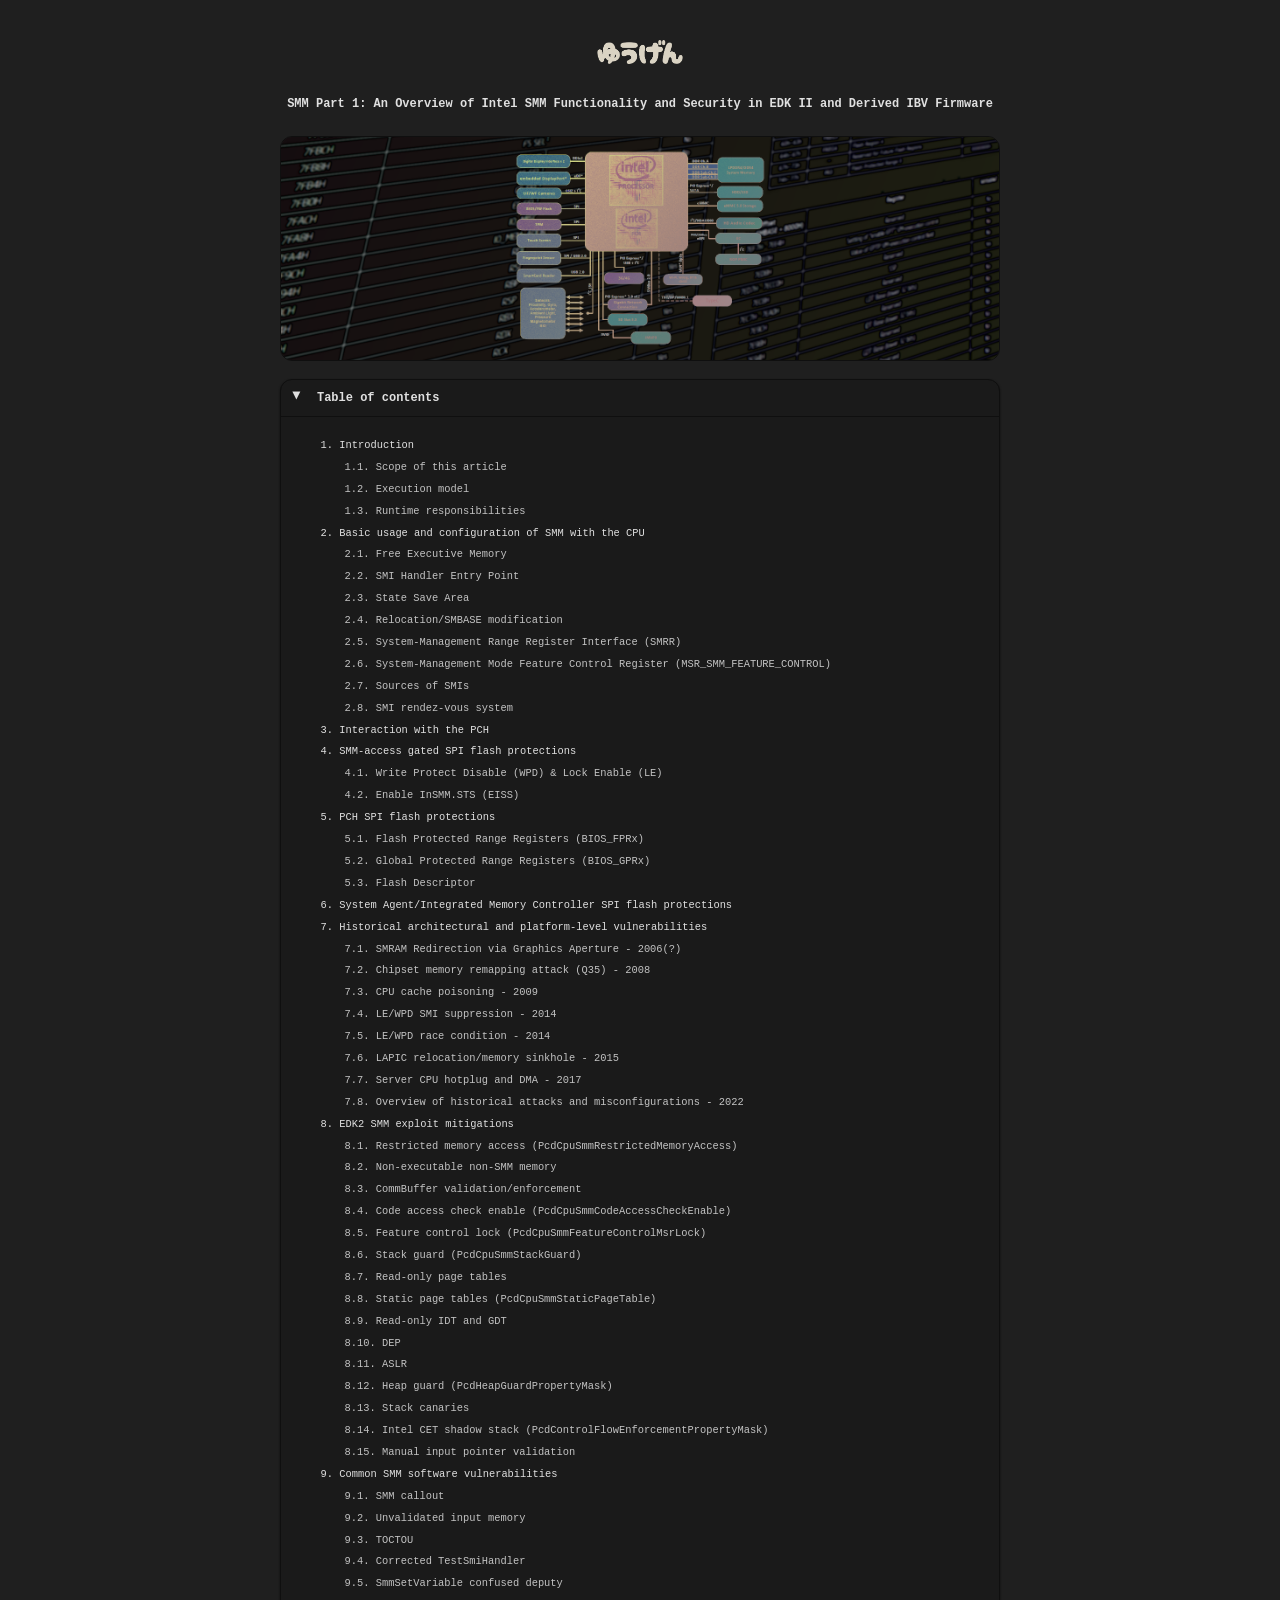
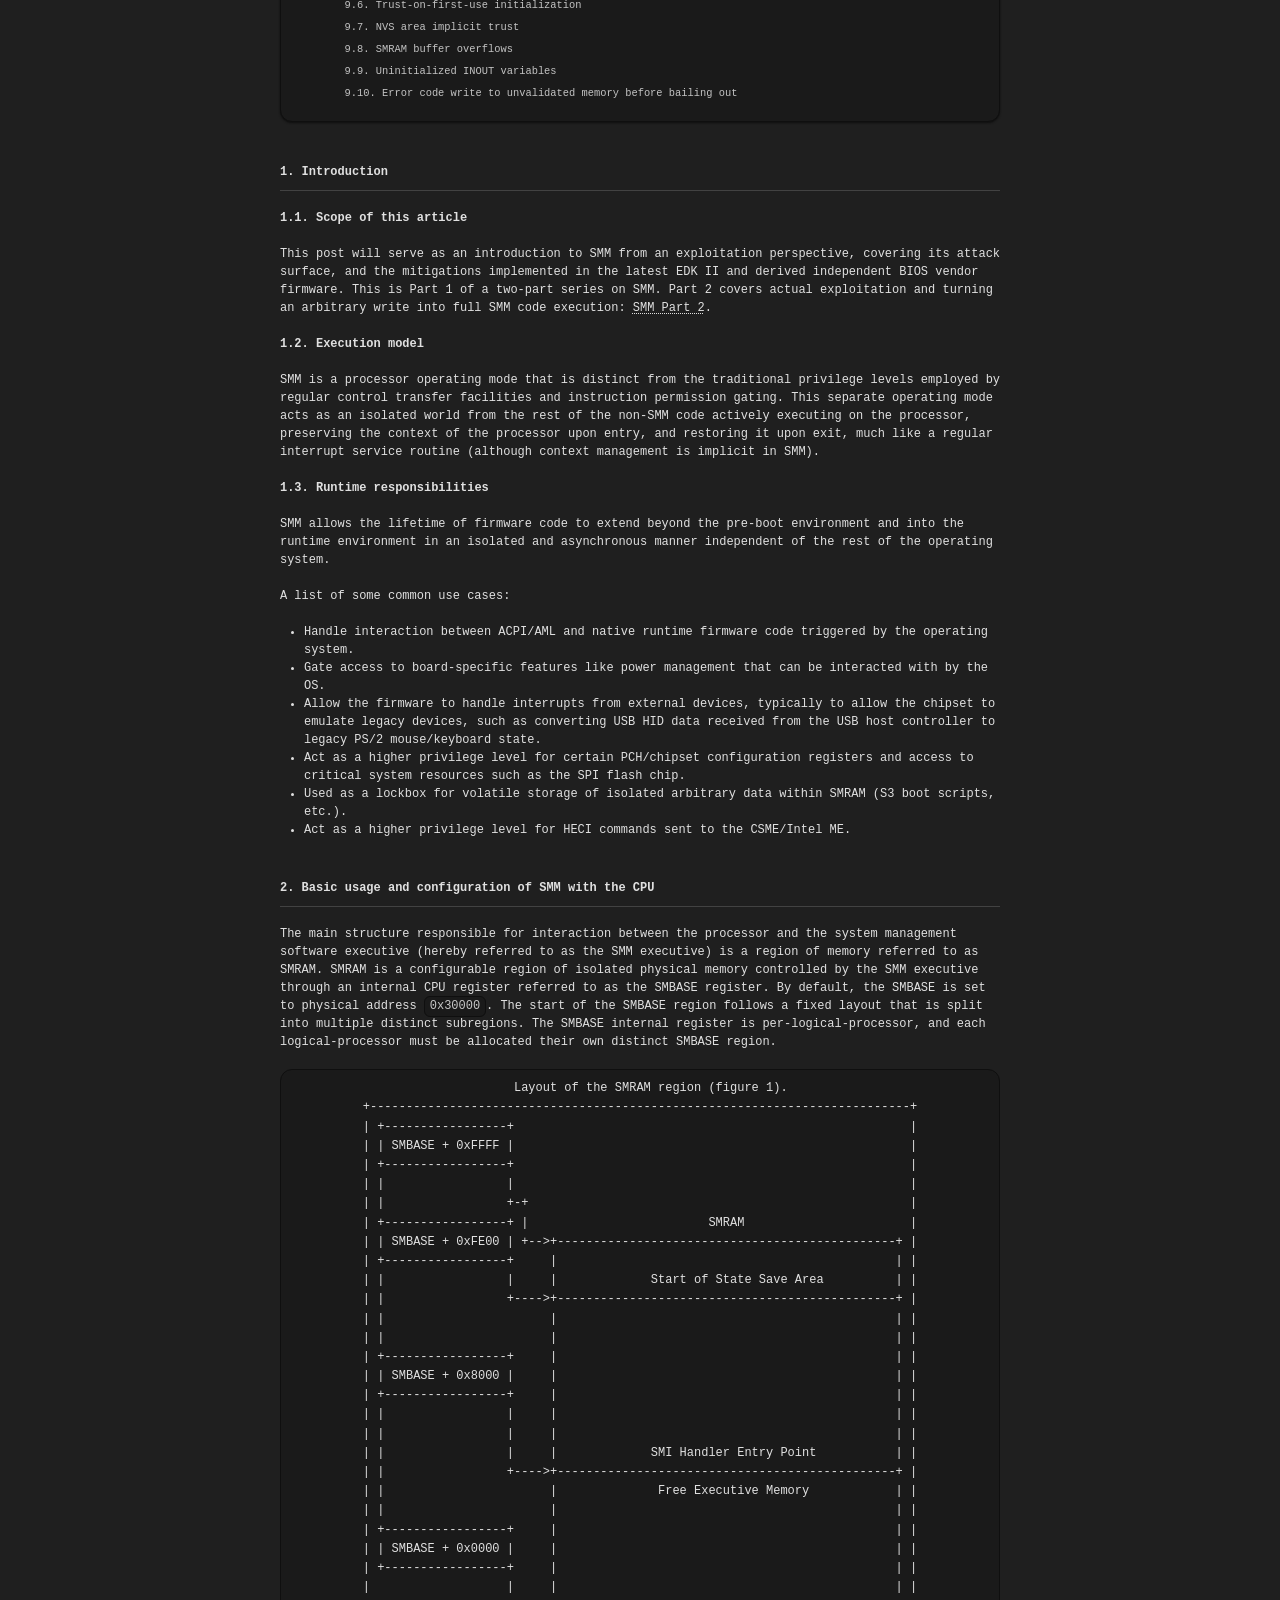
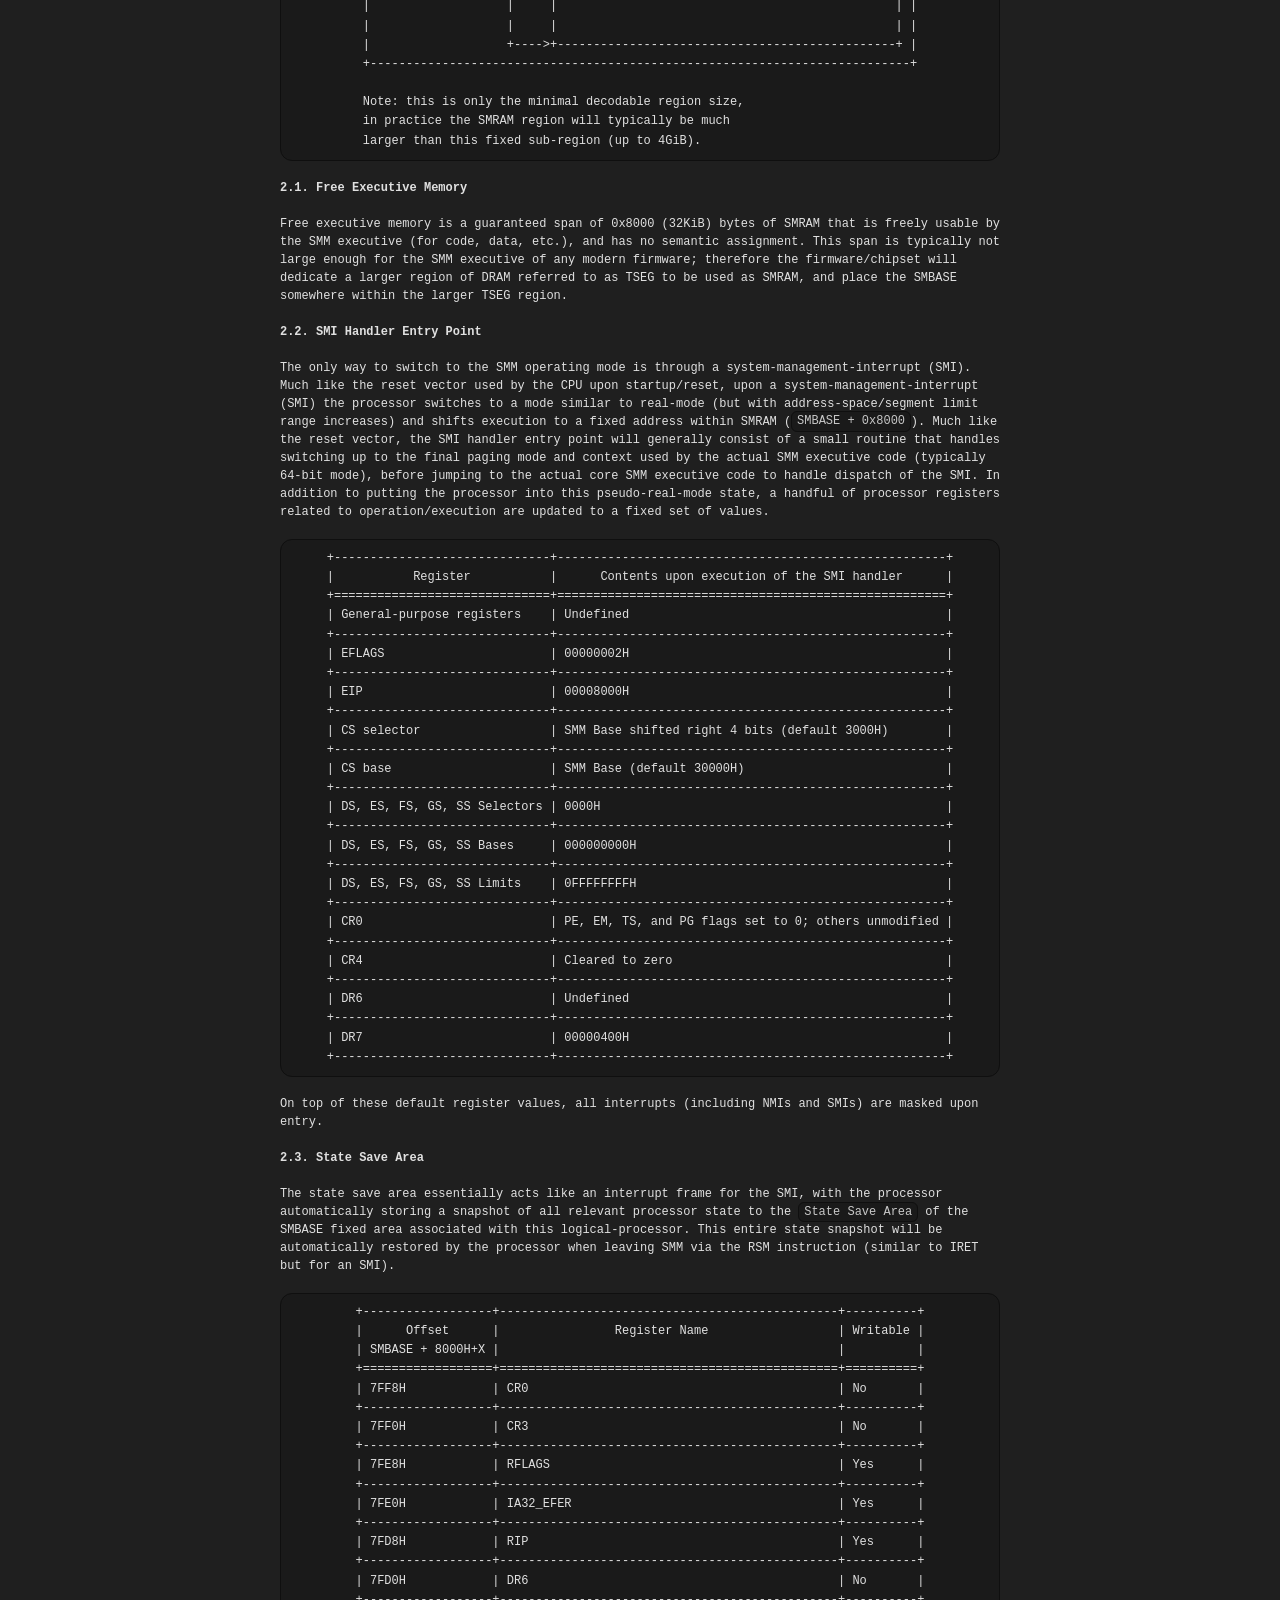
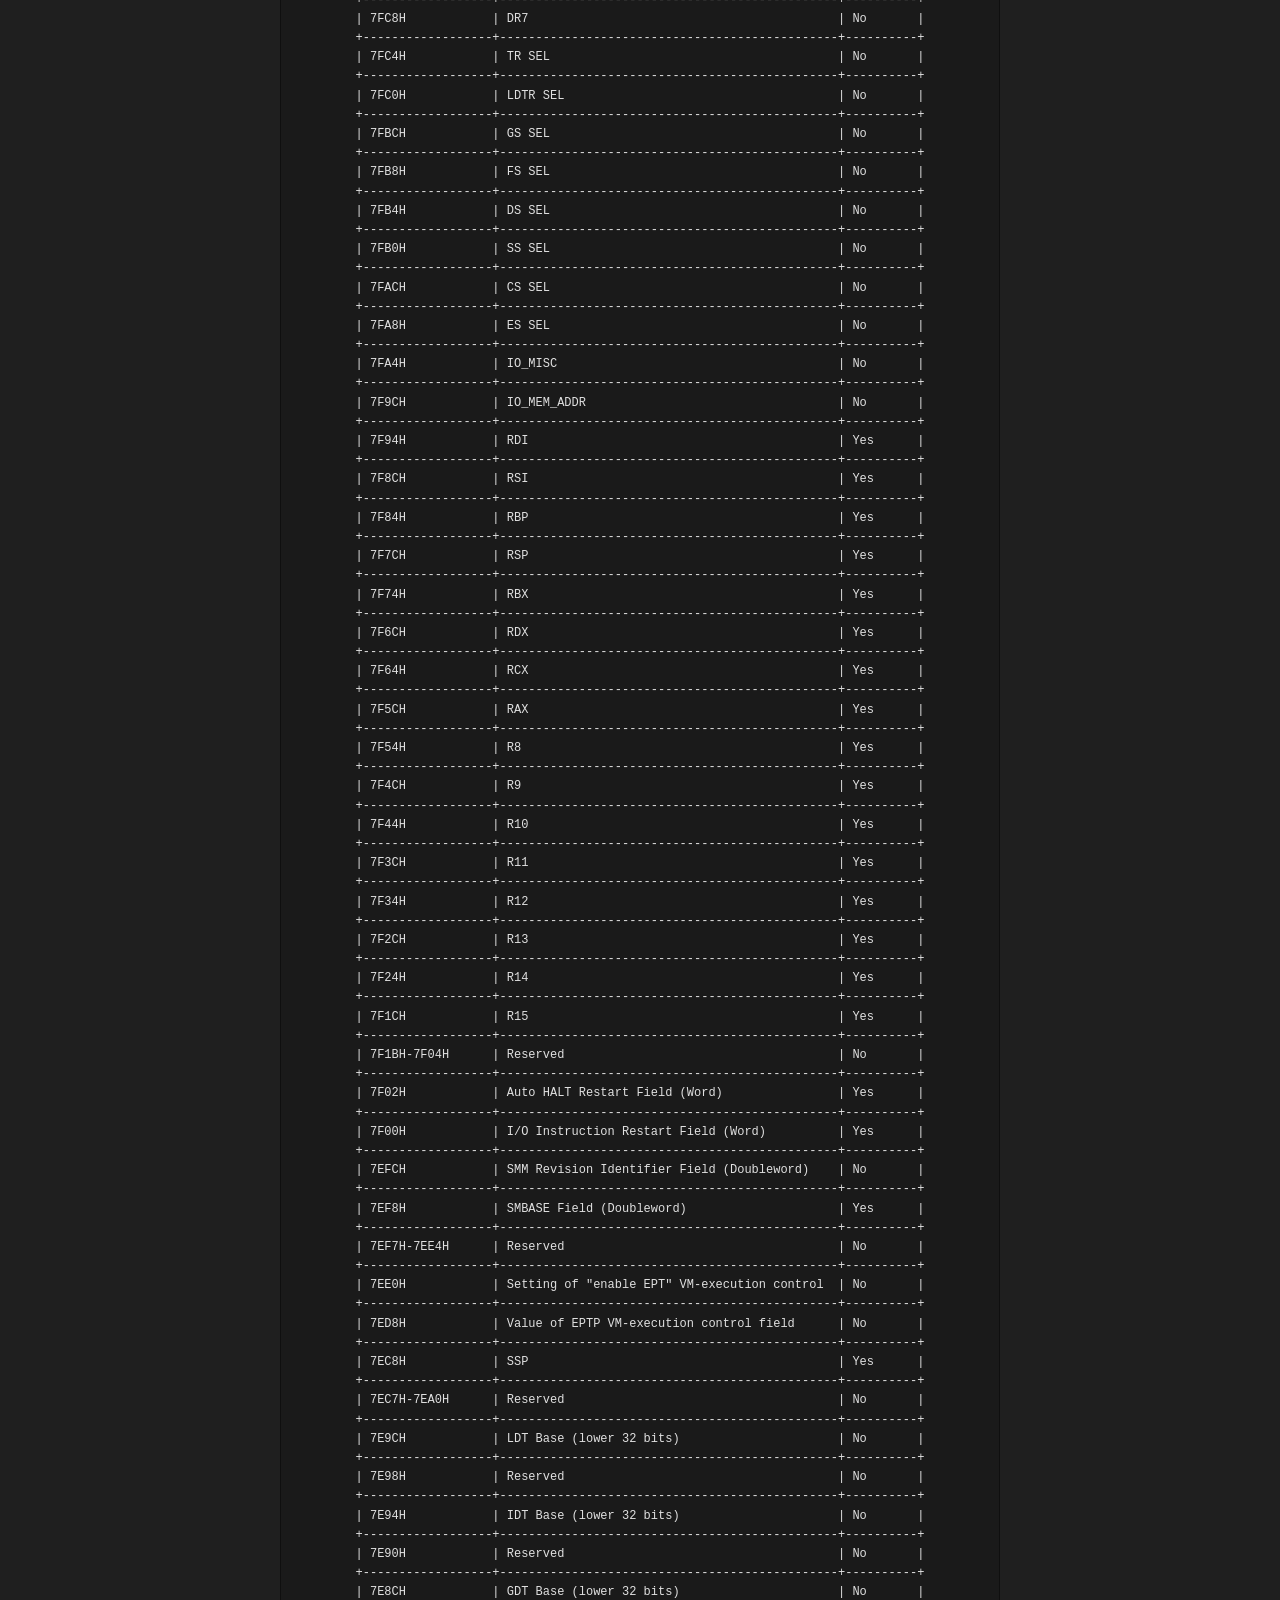
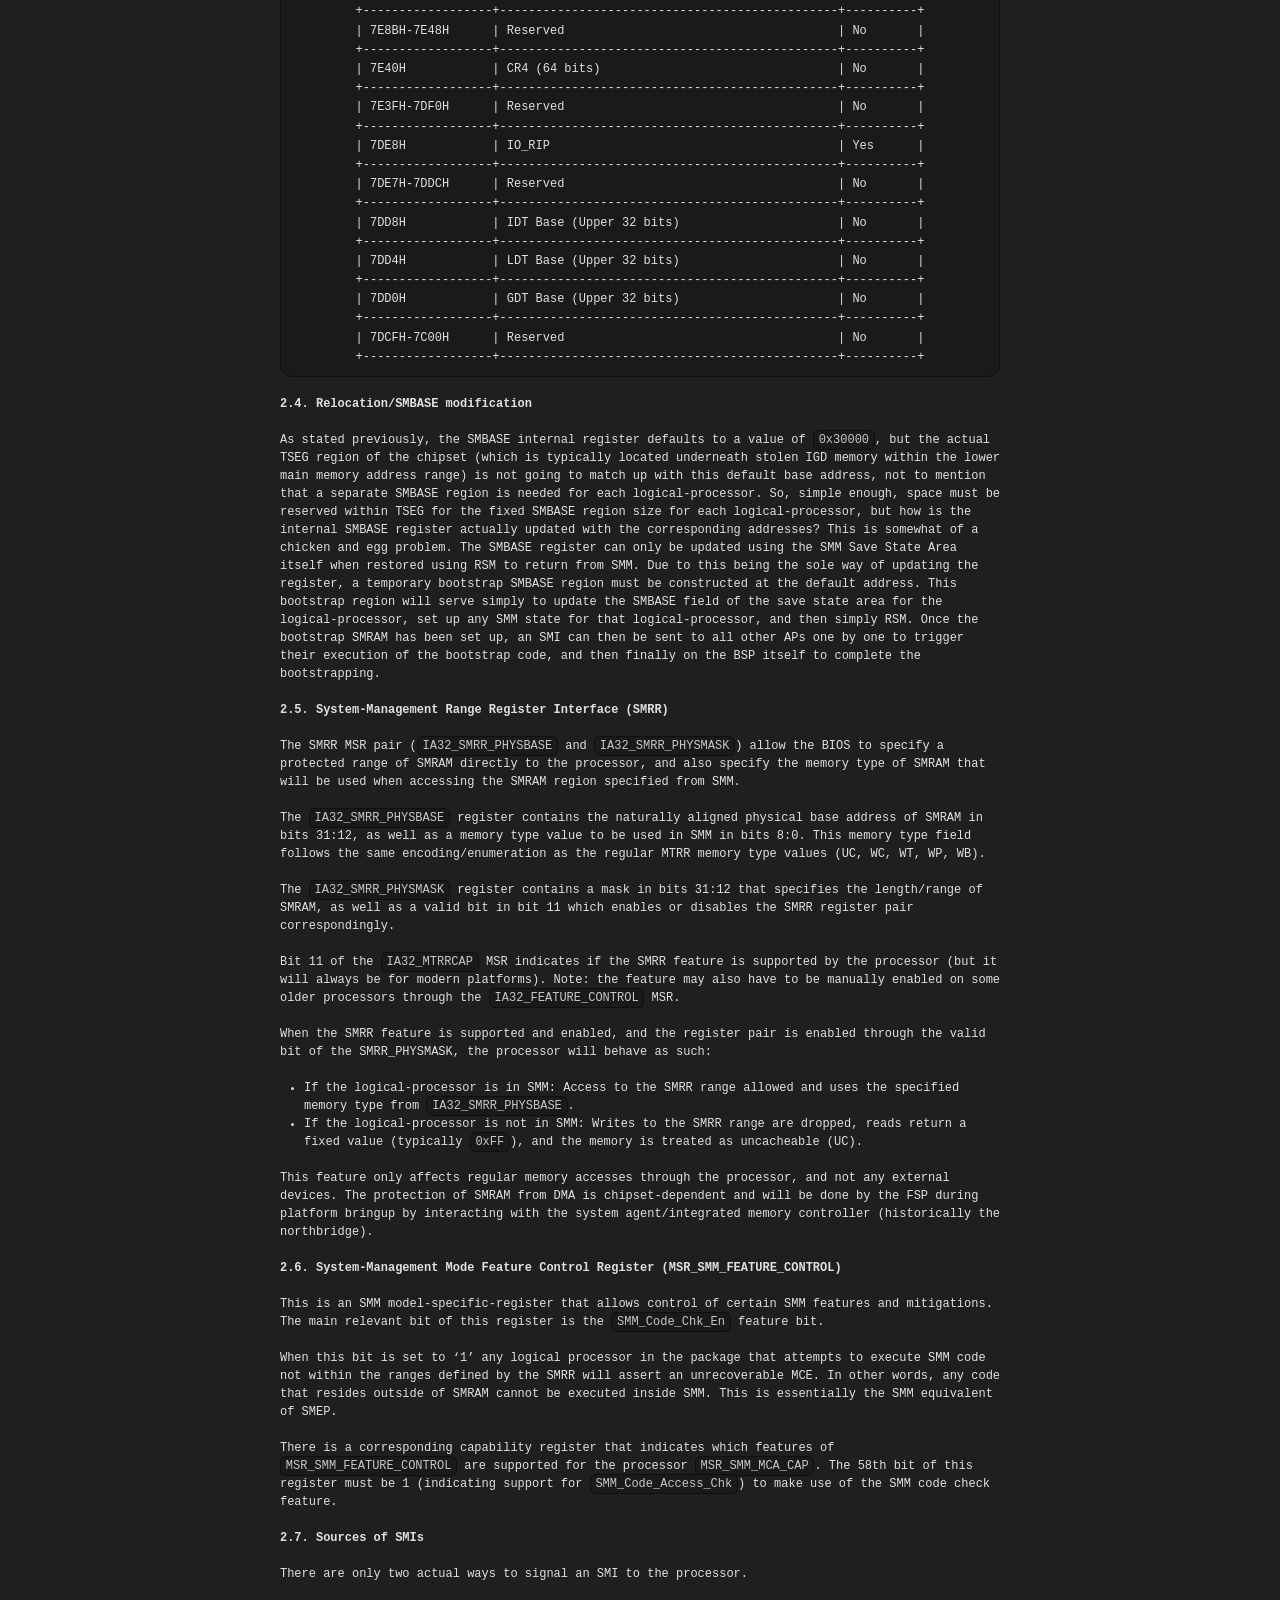
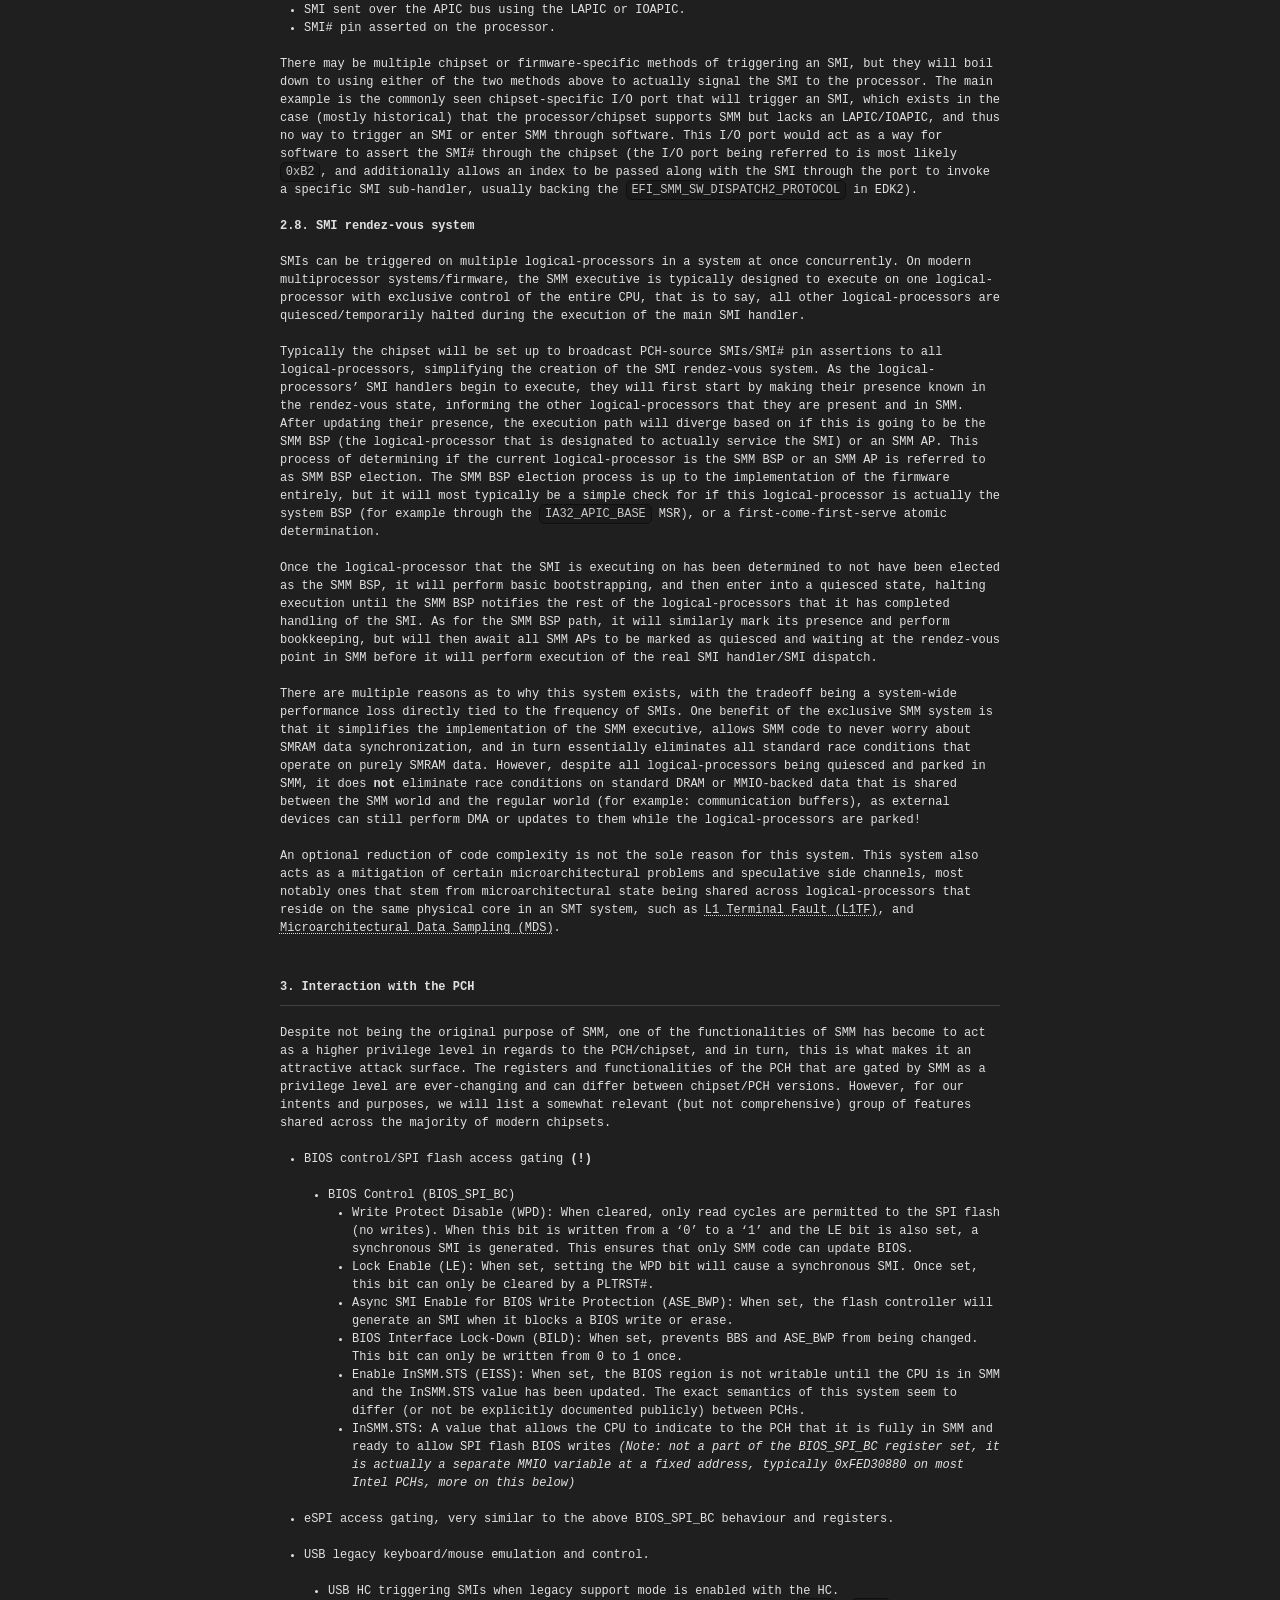
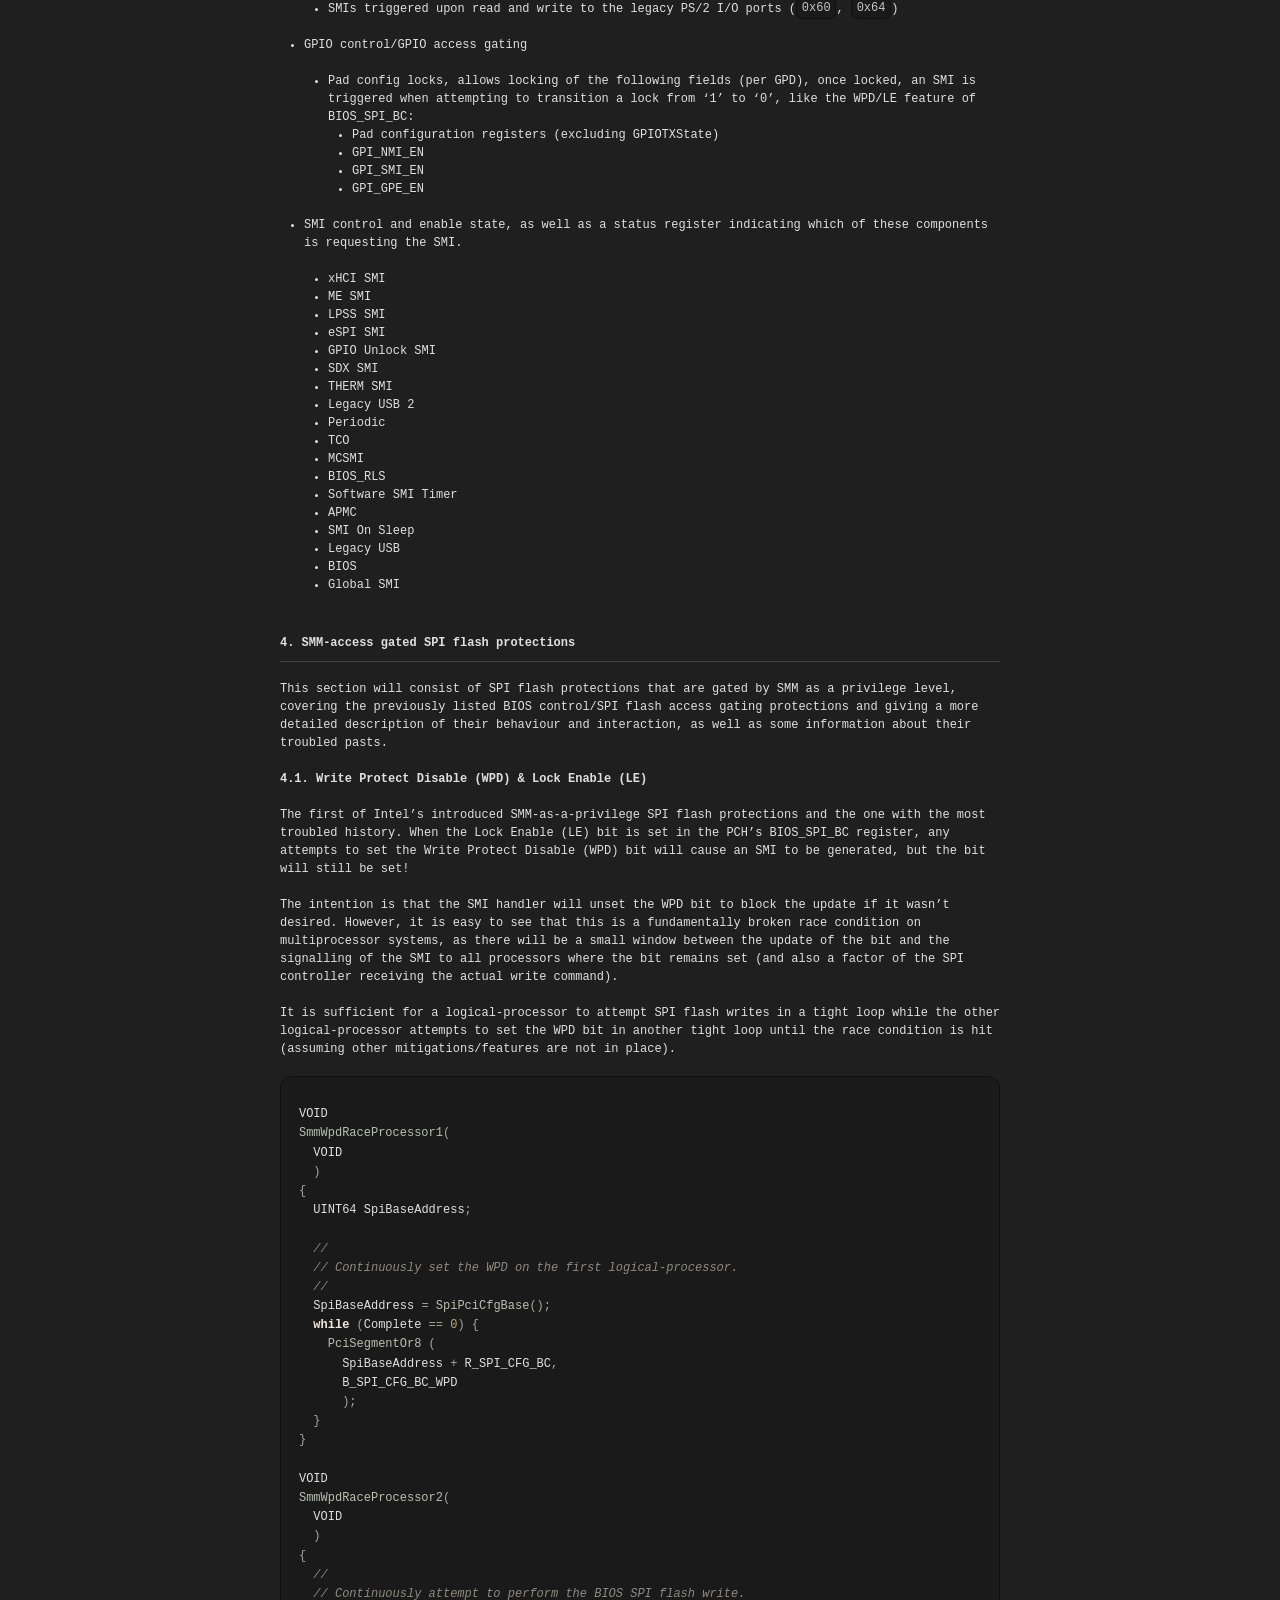
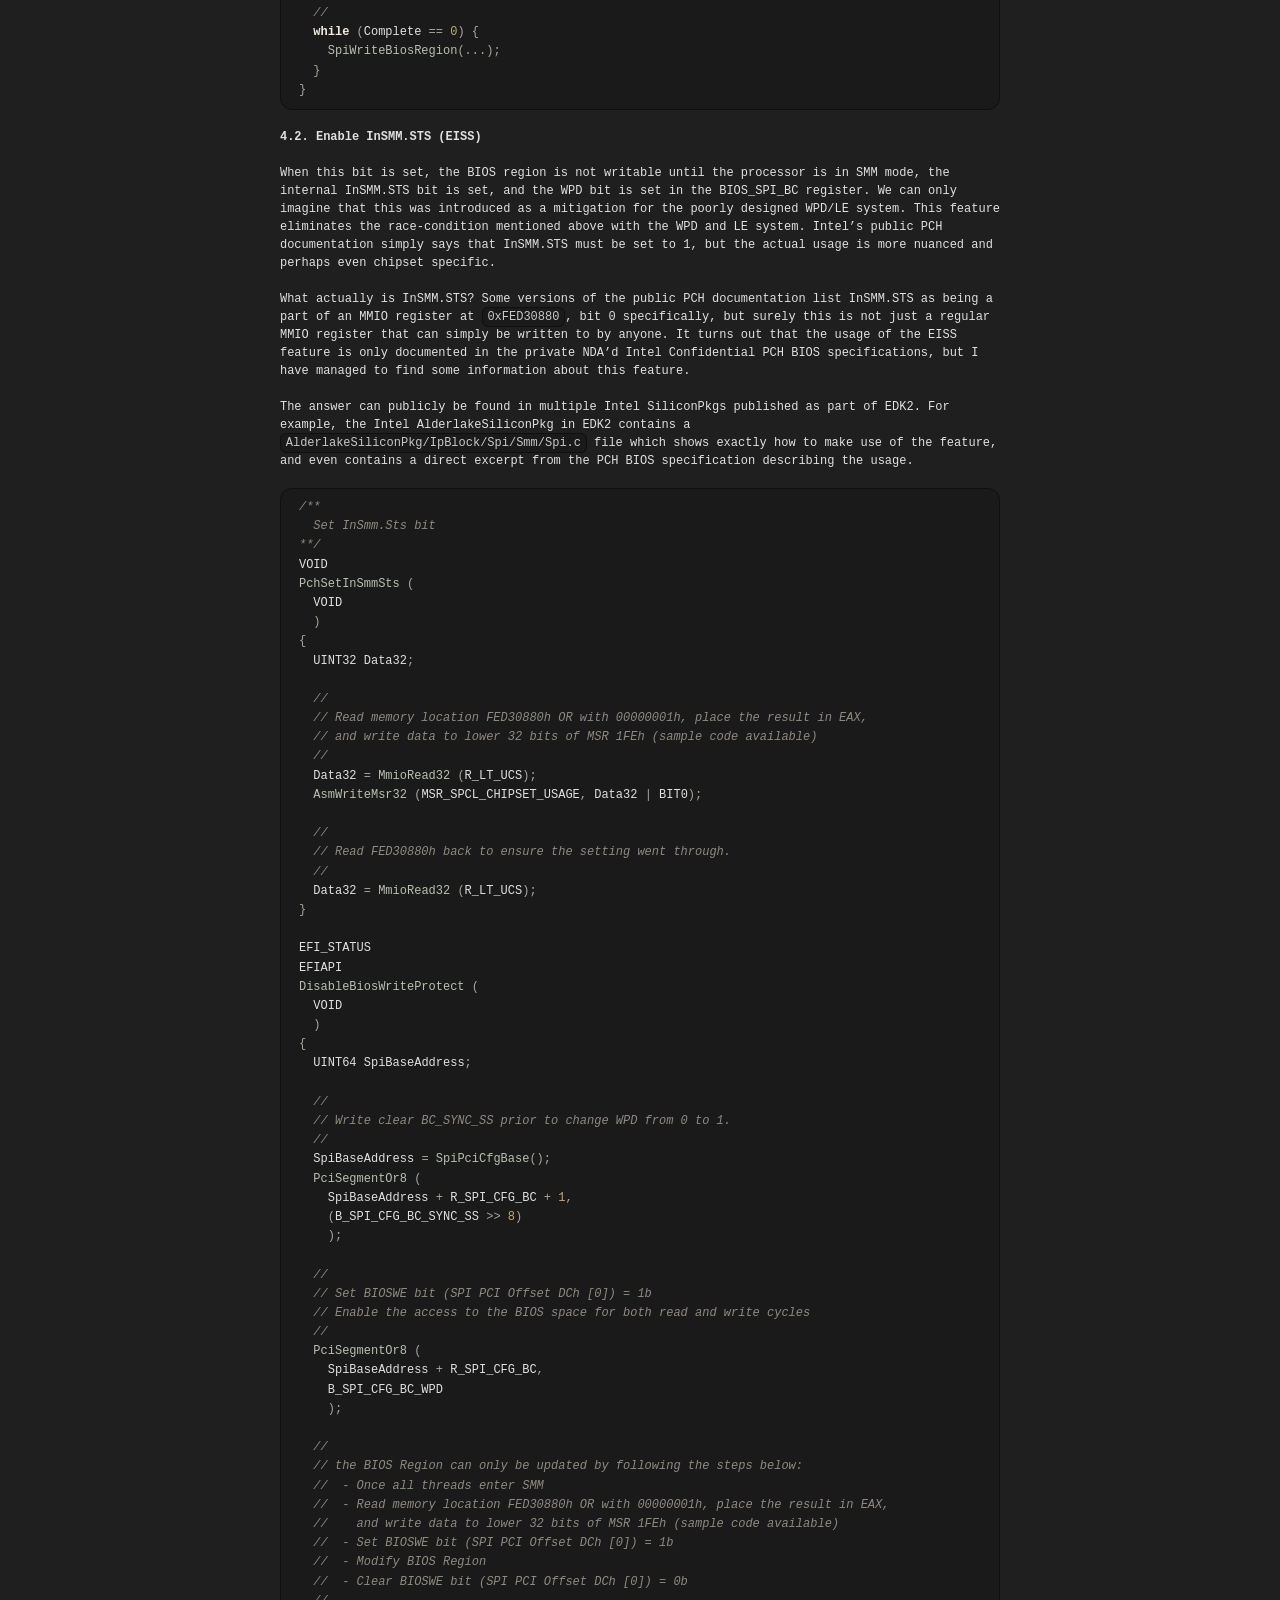
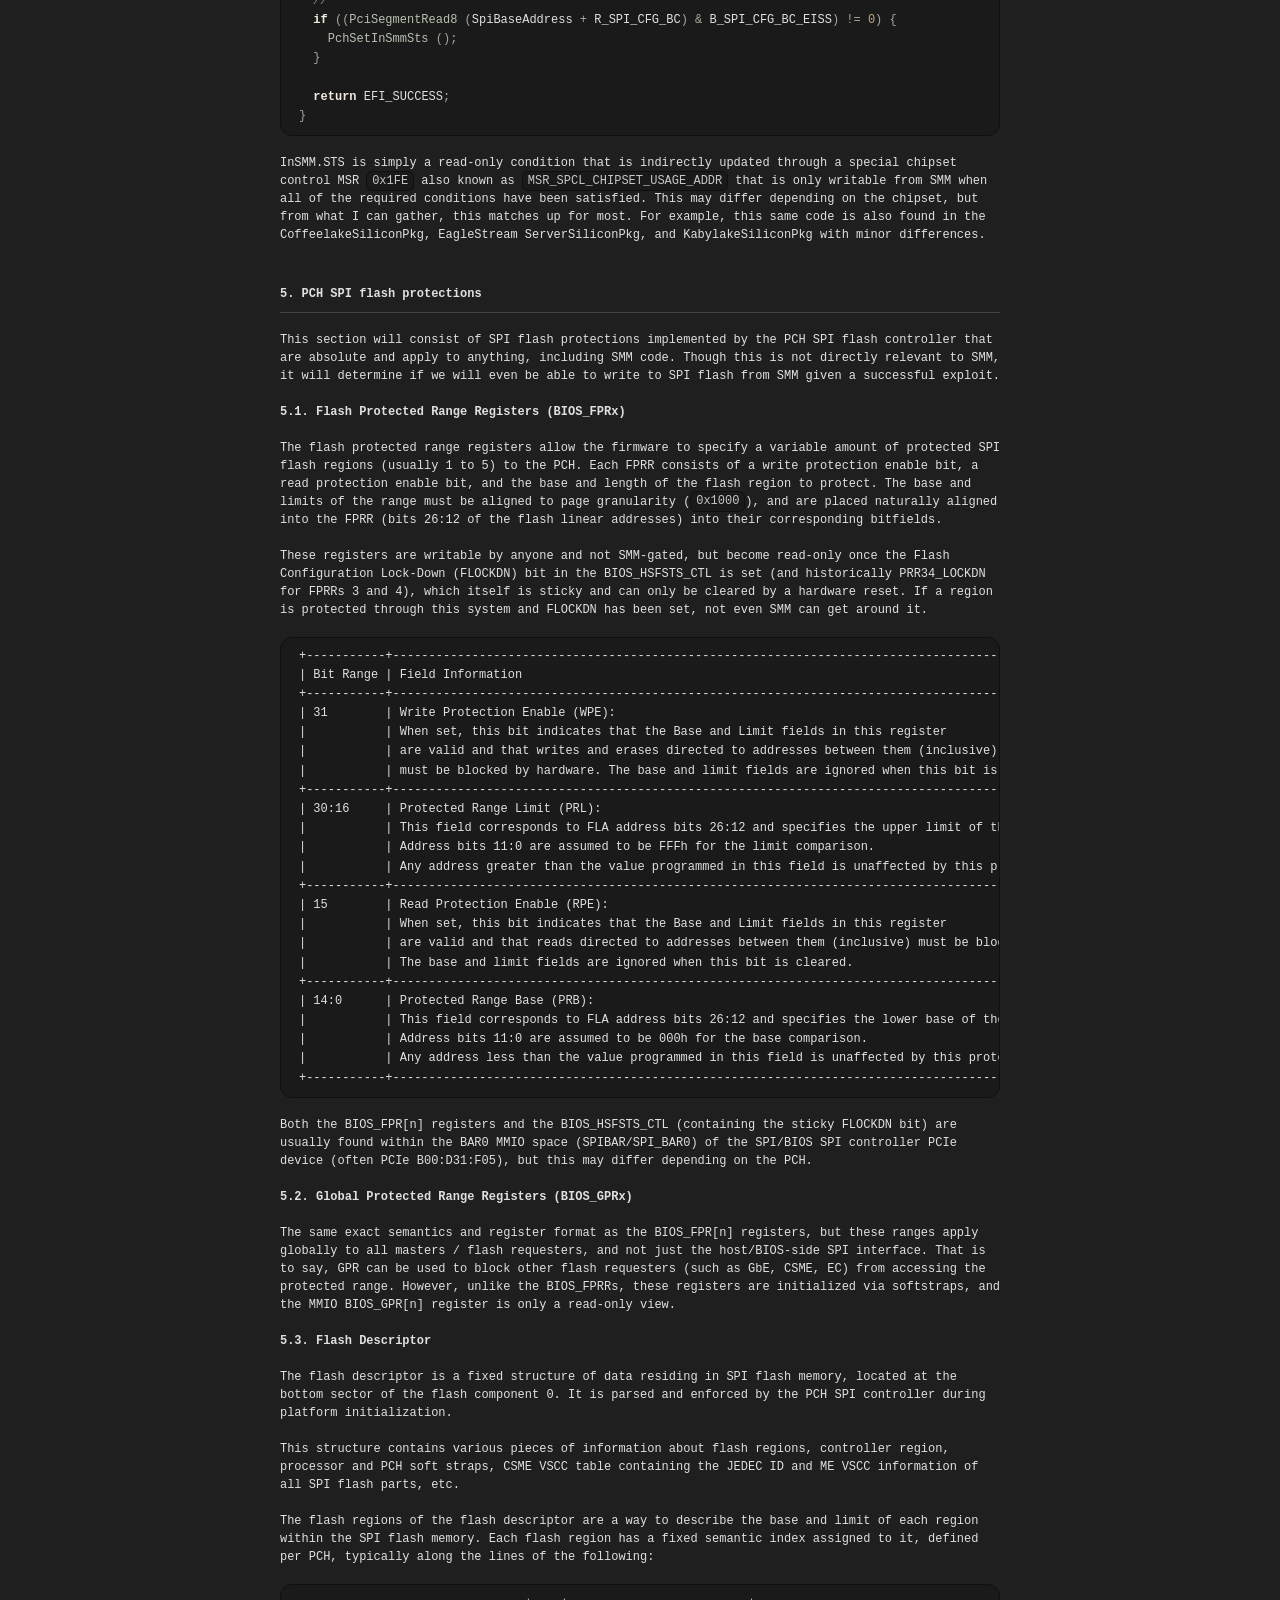
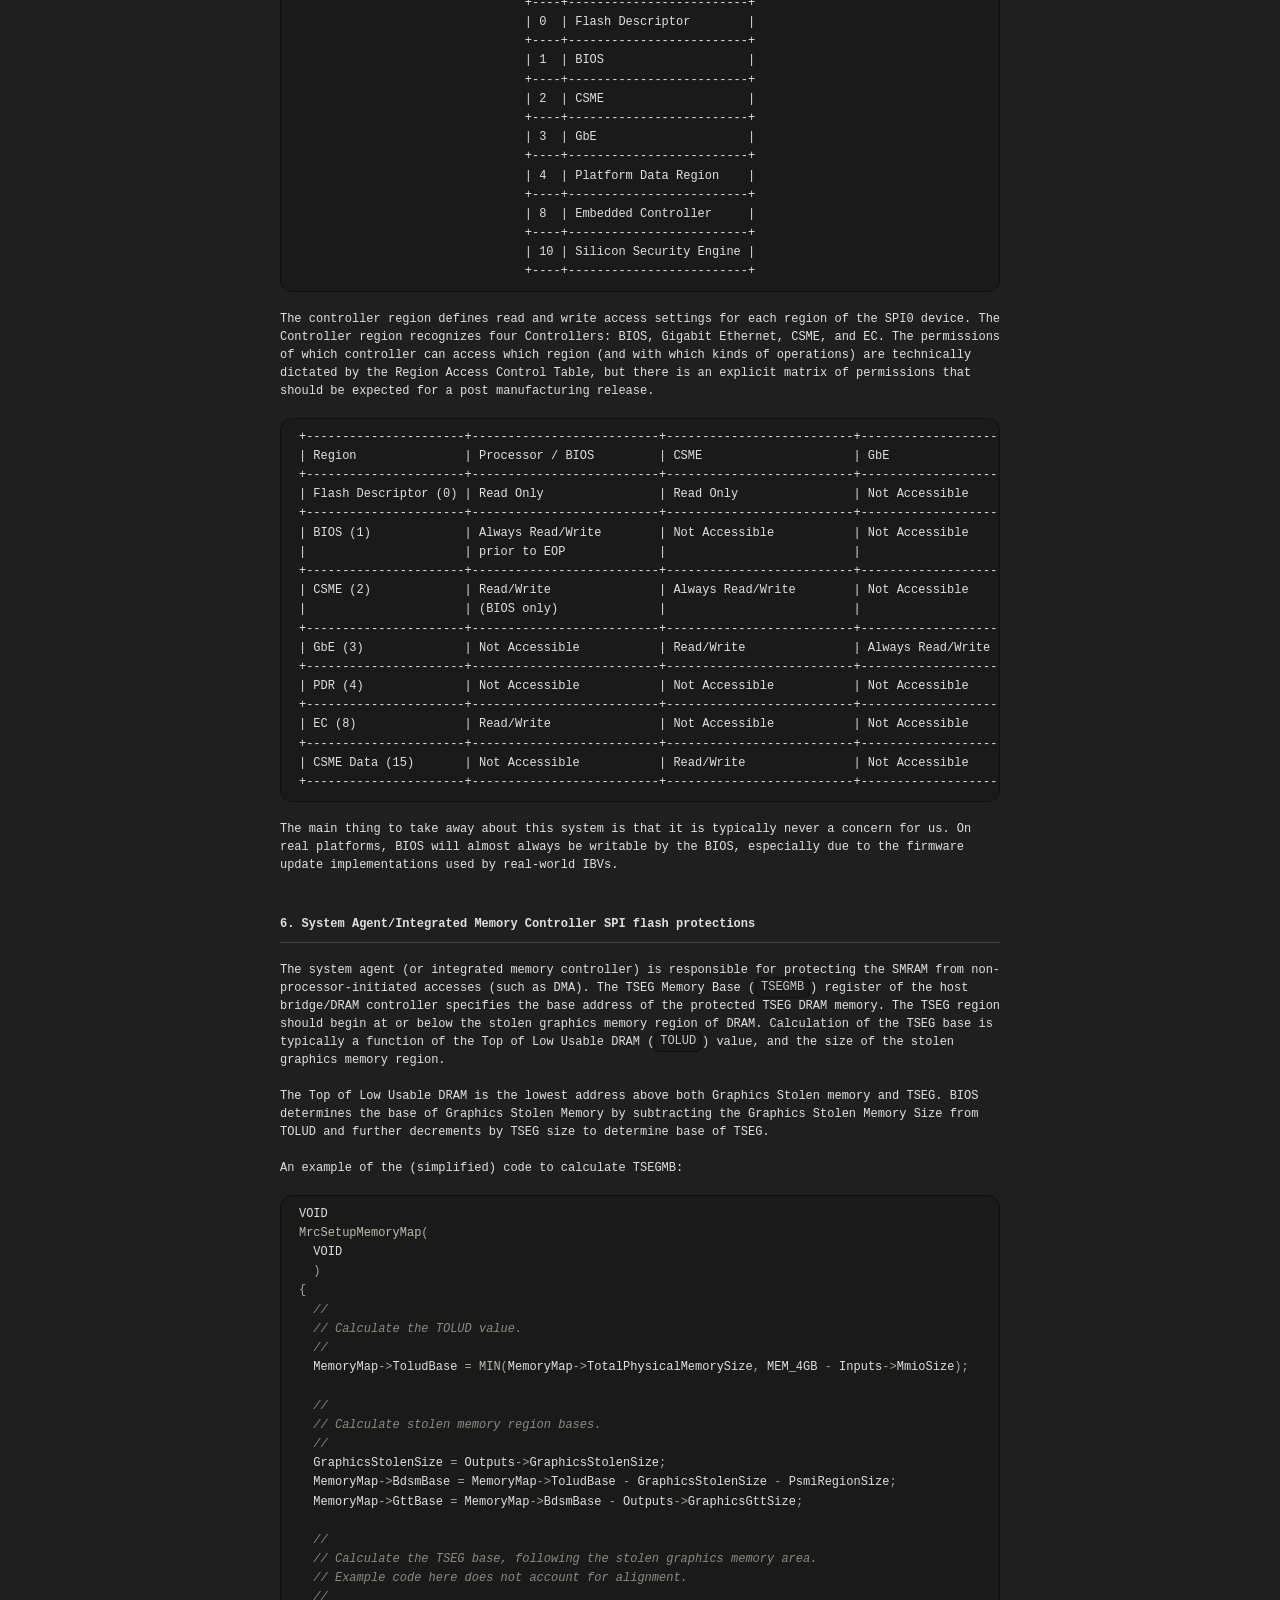
==== commit 5bbbfb7b: "add links between both parts of smm posts" ====
--- a/smm-part-1/index.html
+++ b/smm-part-1/index.html
@@ -1,6 +1,7 @@
-<!doctype html><html lang=en-us dir=ltr><head><meta charset=utf-8><meta name=viewport content="width=device-width,initial-scale=1"><link rel=preconnect href=https://cdn.jsdelivr.net><link rel=dns-prefetch href=https://cdn.jsdelivr.net><title>SMM Part 1: An Overview of Intel SMM Functionality and Security in EDK II and Derived IBV Firmware | dro</title><link rel=canonical href=https://dro.github.io/smm-part-1/><meta property="og:title" content="SMM Part 1: An Overview of Intel SMM Functionality and Security in EDK II and Derived IBV Firmware"><meta property="og:type" content="article"><meta property="og:url" content="https://dro.github.io/smm-part-1/"><meta name=twitter:card content="summary"><meta name=twitter:title content="SMM Part 1: An Overview of Intel SMM Functionality and Security in EDK II and Derived IBV Firmware"><script type=application/ld+json>{"@context":"https://schema.org","@type":"Article","headline":"SMM Part 1: An Overview of Intel SMM Functionality and Security in EDK II and Derived IBV Firmware","url":"https:\/\/dro.github.io\/smm-part-1\/","datePublished":"2026-08-05T00:00:00Z","dateModified":"2026-08-05T00:00:00Z","author":{"@type":"Person","name":"dro"}}</script><link rel=apple-touch-icon sizes=57x57 href=/favicon_io/apple-icon-57x57.png><link rel=apple-touch-icon sizes=60x60 href=/favicon_io/apple-icon-60x60.png><link rel=apple-touch-icon sizes=72x72 href=/favicon_io/apple-icon-72x72.png><link rel=apple-touch-icon sizes=76x76 href=/favicon_io/apple-icon-76x76.png><link rel=apple-touch-icon sizes=114x114 href=/favicon_io/apple-icon-114x114.png><link rel=apple-touch-icon sizes=120x120 href=/favicon_io/apple-icon-120x120.png><link rel=apple-touch-icon sizes=144x144 href=/favicon_io/apple-icon-144x144.png><link rel=apple-touch-icon sizes=152x152 href=/favicon_io/apple-icon-152x152.png><link rel=apple-touch-icon sizes=180x180 href=/favicon_io/apple-icon-180x180.png><link rel=icon type=image/png sizes=192x192 href=/favicon_io/android-icon-192x192.png><link rel=icon type=image/png sizes=32x32 href=/favicon_io/favicon-32x32.png><link rel=icon type=image/png sizes=96x96 href=/favicon_io/favicon-96x96.png><link rel=icon type=image/png sizes=16x16 href=/favicon_io/favicon-16x16.png><link rel=manifest href=/favicon_io/manifest.json><meta name=msapplication-TileColor content="#ffffff"><meta name=msapplication-TileImage content="/favicon_io/ms-icon-144x144.png"><meta name=theme-color content="#ffffff"><link rel=stylesheet href=/css/main.min.7e60ceb6577c0e121b59dc570f9e869b0970de08afd99ad3049279306853b7e5.css integrity="sha256-fmDOtld8DhIbWdxXD56Gmwlw3giv2ZrTBJJ5MGhTt+U=" crossorigin=anonymous><link rel=stylesheet href=/css/syntax.min.0982879d17809e23f638986c51188df0c64ec26fb3a1649278e8d52d0c7e8064.css integrity="sha256-CYKHnReAniP2OJhsURiN8MZOwm+zoWSSeOjVLQx+gGQ=" crossorigin=anonymous><link rel=stylesheet href=/css/custom.min.9acfa0585cfb9b07b6a9f09d2f81ced734a76ea0b9e23ad376bec0b94bd560f0.css integrity="sha256-ms+gWFz7mwe2qfCdL4HO1zSnbqC54jrTdr7AuUvVYPA=" crossorigin=anonymous></head><body><a href=#main-content class=skip-link>Skip to content</a><main id=main-content role=main><a class=post-logo-link href=/ aria-label=Home><img src=/images/bloglogo1.png alt></a><h1>SMM Part 1: An Overview of Intel SMM Functionality and Security in EDK II and Derived IBV Firmware</h1><p><figure><img src=/images/intel-smm-header.png alt loading=lazy></figure></p><details class=toc open><summary class=toc-title>Table of contents</summary><nav class=toc-content><nav id=TableOfContents><ol><li><a href=#introduction>Introduction</a><ol><li><a href=#execution-model>Execution model</a></li><li><a href=#runtime-responsibilities>Runtime responsibilities</a></li><li><a href=#scope-of-this-article>Scope of this article</a></li></ol></li><li><a href=#basic-usage-and-configuration-of-smm-with-the-cpu>Basic usage and configuration of SMM with the CPU</a><ol><li><a href=#free-executive-memory>Free Executive Memory</a></li><li><a href=#smi-handler-entry-point>SMI Handler Entry Point</a></li><li><a href=#state-save-area>State Save Area</a></li><li><a href=#relocationsmbase-modification>Relocation/SMBASE modification</a></li><li><a href=#system-management-range-register-interface-smrr>System-Management Range Register Interface (SMRR)</a></li><li><a href=#system-management-mode-feature-control-register-msr_smm_feature_control>System-Management Mode Feature Control Register (MSR_SMM_FEATURE_CONTROL)</a></li><li><a href=#sources-of-smis>Sources of SMIs</a></li><li><a href=#smi-rendez-vous-system>SMI rendez-vous system</a></li></ol></li><li><a href=#interaction-with-the-pch>Interaction with the PCH</a></li><li><a href=#smm-access-gated-spi-flash-protections>SMM-access gated SPI flash protections</a><ol><li><a href=#write-protect-disable-wpd--lock-enable-le>Write Protect Disable (WPD) & Lock Enable (LE)</a></li><li><a href=#enable-insmmsts-eiss>Enable InSMM.STS (EISS)</a></li></ol></li><li><a href=#pch-spi-flash-protections>PCH SPI flash protections</a><ol><li><a href=#flash-protected-range-registers-bios_fprx>Flash Protected Range Registers (BIOS_FPRx)</a></li><li><a href=#global-protected-range-registers-bios_gprx>Global Protected Range Registers (BIOS_GPRx)</a></li><li><a href=#flash-descriptor>Flash Descriptor</a></li></ol></li><li><a href=#system-agentintegrated-memory-controller-spi-flash-protections>System Agent/Integrated Memory Controller SPI flash protections</a></li><li><a href=#historical-architectural-and-platform-level-vulnerabilities>Historical architectural and platform-level vulnerabilities</a><ol><li><a href=#smram-redirection-via-graphics-aperture---2006>SMRAM Redirection via Graphics Aperture - 2006(?)</a></li><li><a href=#chipset-memory-remapping-attack-q35---2008>Chipset memory remapping attack (Q35) - 2008</a></li><li><a href=#cpu-cache-poisoning---2009>CPU cache poisoning - 2009</a></li><li><a href=#lewpd-smi-suppression---2014>LE/WPD SMI suppression - 2014</a></li><li><a href=#lewpd-race-condition---2014>LE/WPD race condition - 2014</a></li><li><a href=#lapic-relocationmemory-sinkhole---2015>LAPIC relocation/memory sinkhole - 2015</a></li><li><a href=#server-cpu-hotplug-and-dma---2017>Server CPU hotplug and DMA - 2017</a></li><li><a href=#overview-of-historical-attacks-and-misconfigurations---2022>Overview of historical attacks and misconfigurations - 2022</a></li></ol></li><li><a href=#edk2-smm-exploit-mitigations>EDK2 SMM exploit mitigations</a><ol><li><a href=#restricted-memory-access-pcdcpusmmrestrictedmemoryaccess>Restricted memory access (PcdCpuSmmRestrictedMemoryAccess)</a></li><li><a href=#non-executable-non-smm-memory>Non-executable non-SMM memory</a></li><li><a href=#commbuffer-validationenforcement>CommBuffer validation/enforcement</a></li><li><a href=#code-access-check-enable-pcdcpusmmcodeaccesscheckenable>Code access check enable (PcdCpuSmmCodeAccessCheckEnable)</a></li><li><a href=#feature-control-lock-pcdcpusmmfeaturecontrolmsrlock>Feature control lock (PcdCpuSmmFeatureControlMsrLock)</a></li><li><a href=#stack-guard-pcdcpusmmstackguard>Stack guard (PcdCpuSmmStackGuard)</a></li><li><a href=#read-only-page-tables>Read-only page tables</a></li><li><a href=#static-page-tables-pcdcpusmmstaticpagetable>Static page tables (PcdCpuSmmStaticPageTable)</a></li><li><a href=#read-only-idt-and-gdt>Read-only IDT and GDT</a></li><li><a href=#dep>DEP</a></li><li><a href=#aslr>ASLR</a></li><li><a href=#heap-guard-pcdheapguardpropertymask>Heap guard (PcdHeapGuardPropertyMask)</a></li><li><a href=#stack-canaries>Stack canaries</a></li><li><a href=#intel-cet-shadow-stack-pcdcontrolflowenforcementpropertymask>Intel CET shadow stack (PcdControlFlowEnforcementPropertyMask)</a></li><li><a href=#manual-input-pointer-validation>Manual input pointer validation</a></li></ol></li><li><a href=#common-smm-software-vulnerabilities>Common SMM software vulnerabilities</a><ol><li><a href=#smm-callout>SMM callout</a></li><li><a href=#unvalidated-input-memory>Unvalidated input memory</a></li><li><a href=#toctou>TOCTOU</a></li><li><a href=#corrected-testsmihandler>Corrected TestSmiHandler</a></li><li><a href=#smmsetvariable-confused-deputy>SmmSetVariable confused deputy</a></li><li><a href=#trust-on-first-use-initialization>Trust-on-first-use initialization</a></li><li><a href=#nvs-area-implicit-trust>NVS area implicit trust</a></li><li><a href=#smram-buffer-overflows>SMRAM buffer overflows</a></li><li><a href=#uninitialized-inout-variables>Uninitialized INOUT variables</a></li><li><a href=#error-code-write-to-unvalidated-memory-before-bailing-out>Error code write to unvalidated memory before bailing out</a></li></ol></li></ol></nav></nav></details><h2 id=introduction>Introduction</h2><h3 id=execution-model>Execution model</h3><p>SMM is a processor operating mode that is distinct from the traditional privilege levels
+<!doctype html><html lang=en-us dir=ltr><head><meta charset=utf-8><meta name=viewport content="width=device-width,initial-scale=1"><link rel=preconnect href=https://cdn.jsdelivr.net><link rel=dns-prefetch href=https://cdn.jsdelivr.net><title>SMM Part 1: An Overview of Intel SMM Functionality and Security in EDK II and Derived IBV Firmware | dro</title><link rel=canonical href=https://dro.github.io/smm-part-1/><meta property="og:title" content="SMM Part 1: An Overview of Intel SMM Functionality and Security in EDK II and Derived IBV Firmware"><meta property="og:type" content="article"><meta property="og:url" content="https://dro.github.io/smm-part-1/"><meta name=twitter:card content="summary"><meta name=twitter:title content="SMM Part 1: An Overview of Intel SMM Functionality and Security in EDK II and Derived IBV Firmware"><script type=application/ld+json>{"@context":"https://schema.org","@type":"Article","headline":"SMM Part 1: An Overview of Intel SMM Functionality and Security in EDK II and Derived IBV Firmware","url":"https:\/\/dro.github.io\/smm-part-1\/","datePublished":"2026-08-05T00:00:00Z","dateModified":"2026-08-05T00:00:00Z","author":{"@type":"Person","name":"dro"}}</script><link rel=apple-touch-icon sizes=57x57 href=/favicon_io/apple-icon-57x57.png><link rel=apple-touch-icon sizes=60x60 href=/favicon_io/apple-icon-60x60.png><link rel=apple-touch-icon sizes=72x72 href=/favicon_io/apple-icon-72x72.png><link rel=apple-touch-icon sizes=76x76 href=/favicon_io/apple-icon-76x76.png><link rel=apple-touch-icon sizes=114x114 href=/favicon_io/apple-icon-114x114.png><link rel=apple-touch-icon sizes=120x120 href=/favicon_io/apple-icon-120x120.png><link rel=apple-touch-icon sizes=144x144 href=/favicon_io/apple-icon-144x144.png><link rel=apple-touch-icon sizes=152x152 href=/favicon_io/apple-icon-152x152.png><link rel=apple-touch-icon sizes=180x180 href=/favicon_io/apple-icon-180x180.png><link rel=icon type=image/png sizes=192x192 href=/favicon_io/android-icon-192x192.png><link rel=icon type=image/png sizes=32x32 href=/favicon_io/favicon-32x32.png><link rel=icon type=image/png sizes=96x96 href=/favicon_io/favicon-96x96.png><link rel=icon type=image/png sizes=16x16 href=/favicon_io/favicon-16x16.png><link rel=manifest href=/favicon_io/manifest.json><meta name=msapplication-TileColor content="#ffffff"><meta name=msapplication-TileImage content="/favicon_io/ms-icon-144x144.png"><meta name=theme-color content="#ffffff"><link rel=stylesheet href=/css/main.min.7e60ceb6577c0e121b59dc570f9e869b0970de08afd99ad3049279306853b7e5.css integrity="sha256-fmDOtld8DhIbWdxXD56Gmwlw3giv2ZrTBJJ5MGhTt+U=" crossorigin=anonymous><link rel=stylesheet href=/css/syntax.min.0982879d17809e23f638986c51188df0c64ec26fb3a1649278e8d52d0c7e8064.css integrity="sha256-CYKHnReAniP2OJhsURiN8MZOwm+zoWSSeOjVLQx+gGQ=" crossorigin=anonymous><link rel=stylesheet href=/css/custom.min.9acfa0585cfb9b07b6a9f09d2f81ced734a76ea0b9e23ad376bec0b94bd560f0.css integrity="sha256-ms+gWFz7mwe2qfCdL4HO1zSnbqC54jrTdr7AuUvVYPA=" crossorigin=anonymous></head><body><a href=#main-content class=skip-link>Skip to content</a><main id=main-content role=main><a class=post-logo-link href=/ aria-label=Home><img src=/images/bloglogo1.png alt></a><h1>SMM Part 1: An Overview of Intel SMM Functionality and Security in EDK II and Derived IBV Firmware</h1><p><figure><img src=/images/intel-smm-header.png alt loading=lazy></figure></p><details class=toc open><summary class=toc-title>Table of contents</summary><nav class=toc-content><nav id=TableOfContents><ol><li><a href=#introduction>Introduction</a><ol><li><a href=#scope-of-this-article>Scope of this article</a></li><li><a href=#execution-model>Execution model</a></li><li><a href=#runtime-responsibilities>Runtime responsibilities</a></li></ol></li><li><a href=#basic-usage-and-configuration-of-smm-with-the-cpu>Basic usage and configuration of SMM with the CPU</a><ol><li><a href=#free-executive-memory>Free Executive Memory</a></li><li><a href=#smi-handler-entry-point>SMI Handler Entry Point</a></li><li><a href=#state-save-area>State Save Area</a></li><li><a href=#relocationsmbase-modification>Relocation/SMBASE modification</a></li><li><a href=#system-management-range-register-interface-smrr>System-Management Range Register Interface (SMRR)</a></li><li><a href=#system-management-mode-feature-control-register-msr_smm_feature_control>System-Management Mode Feature Control Register (MSR_SMM_FEATURE_CONTROL)</a></li><li><a href=#sources-of-smis>Sources of SMIs</a></li><li><a href=#smi-rendez-vous-system>SMI rendez-vous system</a></li></ol></li><li><a href=#interaction-with-the-pch>Interaction with the PCH</a></li><li><a href=#smm-access-gated-spi-flash-protections>SMM-access gated SPI flash protections</a><ol><li><a href=#write-protect-disable-wpd--lock-enable-le>Write Protect Disable (WPD) & Lock Enable (LE)</a></li><li><a href=#enable-insmmsts-eiss>Enable InSMM.STS (EISS)</a></li></ol></li><li><a href=#pch-spi-flash-protections>PCH SPI flash protections</a><ol><li><a href=#flash-protected-range-registers-bios_fprx>Flash Protected Range Registers (BIOS_FPRx)</a></li><li><a href=#global-protected-range-registers-bios_gprx>Global Protected Range Registers (BIOS_GPRx)</a></li><li><a href=#flash-descriptor>Flash Descriptor</a></li></ol></li><li><a href=#system-agentintegrated-memory-controller-spi-flash-protections>System Agent/Integrated Memory Controller SPI flash protections</a></li><li><a href=#historical-architectural-and-platform-level-vulnerabilities>Historical architectural and platform-level vulnerabilities</a><ol><li><a href=#smram-redirection-via-graphics-aperture---2006>SMRAM Redirection via Graphics Aperture - 2006(?)</a></li><li><a href=#chipset-memory-remapping-attack-q35---2008>Chipset memory remapping attack (Q35) - 2008</a></li><li><a href=#cpu-cache-poisoning---2009>CPU cache poisoning - 2009</a></li><li><a href=#lewpd-smi-suppression---2014>LE/WPD SMI suppression - 2014</a></li><li><a href=#lewpd-race-condition---2014>LE/WPD race condition - 2014</a></li><li><a href=#lapic-relocationmemory-sinkhole---2015>LAPIC relocation/memory sinkhole - 2015</a></li><li><a href=#server-cpu-hotplug-and-dma---2017>Server CPU hotplug and DMA - 2017</a></li><li><a href=#overview-of-historical-attacks-and-misconfigurations---2022>Overview of historical attacks and misconfigurations - 2022</a></li></ol></li><li><a href=#edk2-smm-exploit-mitigations>EDK2 SMM exploit mitigations</a><ol><li><a href=#restricted-memory-access-pcdcpusmmrestrictedmemoryaccess>Restricted memory access (PcdCpuSmmRestrictedMemoryAccess)</a></li><li><a href=#non-executable-non-smm-memory>Non-executable non-SMM memory</a></li><li><a href=#commbuffer-validationenforcement>CommBuffer validation/enforcement</a></li><li><a href=#code-access-check-enable-pcdcpusmmcodeaccesscheckenable>Code access check enable (PcdCpuSmmCodeAccessCheckEnable)</a></li><li><a href=#feature-control-lock-pcdcpusmmfeaturecontrolmsrlock>Feature control lock (PcdCpuSmmFeatureControlMsrLock)</a></li><li><a href=#stack-guard-pcdcpusmmstackguard>Stack guard (PcdCpuSmmStackGuard)</a></li><li><a href=#read-only-page-tables>Read-only page tables</a></li><li><a href=#static-page-tables-pcdcpusmmstaticpagetable>Static page tables (PcdCpuSmmStaticPageTable)</a></li><li><a href=#read-only-idt-and-gdt>Read-only IDT and GDT</a></li><li><a href=#dep>DEP</a></li><li><a href=#aslr>ASLR</a></li><li><a href=#heap-guard-pcdheapguardpropertymask>Heap guard (PcdHeapGuardPropertyMask)</a></li><li><a href=#stack-canaries>Stack canaries</a></li><li><a href=#intel-cet-shadow-stack-pcdcontrolflowenforcementpropertymask>Intel CET shadow stack (PcdControlFlowEnforcementPropertyMask)</a></li><li><a href=#manual-input-pointer-validation>Manual input pointer validation</a></li></ol></li><li><a href=#common-smm-software-vulnerabilities>Common SMM software vulnerabilities</a><ol><li><a href=#smm-callout>SMM callout</a></li><li><a href=#unvalidated-input-memory>Unvalidated input memory</a></li><li><a href=#toctou>TOCTOU</a></li><li><a href=#corrected-testsmihandler>Corrected TestSmiHandler</a></li><li><a href=#smmsetvariable-confused-deputy>SmmSetVariable confused deputy</a></li><li><a href=#trust-on-first-use-initialization>Trust-on-first-use initialization</a></li><li><a href=#nvs-area-implicit-trust>NVS area implicit trust</a></li><li><a href=#smram-buffer-overflows>SMRAM buffer overflows</a></li><li><a href=#uninitialized-inout-variables>Uninitialized INOUT variables</a></li><li><a href=#error-code-write-to-unvalidated-memory-before-bailing-out>Error code write to unvalidated memory before bailing out</a></li></ol></li></ol></nav></nav></details><h2 id=introduction>Introduction</h2><h3 id=scope-of-this-article>Scope of this article</h3><p>This post will serve as an introduction to SMM from an exploitation perspective, covering its attack surface, and the mitigations implemented in the latest EDK II and derived independent BIOS vendor firmware.
+This is Part 1 of a two-part series on SMM. Part 2 covers actual exploitation and turning an arbitrary write into full SMM code execution: <a href=/smm-part-2/>SMM Part 2</a>.</p><h3 id=execution-model>Execution model</h3><p>SMM is a processor operating mode that is distinct from the traditional privilege levels
 employed by regular control transfer facilities and instruction permission gating.
-This separate operating mode acts as an isolated world from the rest of the non-SMM code actively executing on the processor, preserving the context of the processor upon entry, and restoring it upon exit, much like a regular interrupt service routine (although context management is implicit in SMM).</p><h3 id=runtime-responsibilities>Runtime responsibilities</h3><p>SMM allows the lifetime of firmware code to extend beyond the pre-boot environment and into the runtime environment in an isolated and asynchronous manner independent of the rest of the operating system.</p><p>A list of some common use cases:</p><ul><li>Handle interaction between ACPI/AML and native runtime firmware code triggered by the operating system.</li><li>Gate access to board-specific features like power management that can be interacted with by the OS.</li><li>Allow the firmware to handle interrupts from external devices, typically to allow the chipset to emulate legacy devices, such as converting USB HID data received from the USB host controller to legacy PS/2 mouse/keyboard state.</li><li>Act as a higher privilege level for certain PCH/chipset configuration registers and access to critical system resources such as the SPI flash chip.</li><li>Used as a lockbox for volatile storage of isolated arbitrary data within SMRAM (S3 boot scripts, etc.).</li><li>Act as a higher privilege level for HECI commands sent to the CSME/Intel ME.</li></ul><h3 id=scope-of-this-article>Scope of this article</h3><p>This post will serve as an introduction to SMM from an exploitation perspective, covering its attack surface, and the mitigations implemented in the latest EDK II and derived independent BIOS vendor firmware.</p><h2 id=basic-usage-and-configuration-of-smm-with-the-cpu>Basic usage and configuration of SMM with the CPU</h2><p>The main structure responsible for interaction between the processor and the system management software executive (hereby referred to as the SMM executive) is a region of memory referred to as SMRAM. SMRAM is a configurable region of isolated physical memory controlled by the SMM executive through an internal CPU register referred to as the SMBASE register. By default, the SMBASE is set to physical address <code>0x30000</code>. The start of the SMBASE region follows a fixed layout that is split into multiple distinct subregions. The SMBASE internal register is per-logical-processor, and each logical-processor must be allocated their own distinct SMBASE region.</p><div class="highlight ascii-graph"><pre tabindex=0 class=chroma><code class=language-text data-lang=text><span class=line><span class=cl>                     Layout of the SMRAM region (figure 1).                  
+This separate operating mode acts as an isolated world from the rest of the non-SMM code actively executing on the processor, preserving the context of the processor upon entry, and restoring it upon exit, much like a regular interrupt service routine (although context management is implicit in SMM).</p><h3 id=runtime-responsibilities>Runtime responsibilities</h3><p>SMM allows the lifetime of firmware code to extend beyond the pre-boot environment and into the runtime environment in an isolated and asynchronous manner independent of the rest of the operating system.</p><p>A list of some common use cases:</p><ul><li>Handle interaction between ACPI/AML and native runtime firmware code triggered by the operating system.</li><li>Gate access to board-specific features like power management that can be interacted with by the OS.</li><li>Allow the firmware to handle interrupts from external devices, typically to allow the chipset to emulate legacy devices, such as converting USB HID data received from the USB host controller to legacy PS/2 mouse/keyboard state.</li><li>Act as a higher privilege level for certain PCH/chipset configuration registers and access to critical system resources such as the SPI flash chip.</li><li>Used as a lockbox for volatile storage of isolated arbitrary data within SMRAM (S3 boot scripts, etc.).</li><li>Act as a higher privilege level for HECI commands sent to the CSME/Intel ME.</li></ul><h2 id=basic-usage-and-configuration-of-smm-with-the-cpu>Basic usage and configuration of SMM with the CPU</h2><p>The main structure responsible for interaction between the processor and the system management software executive (hereby referred to as the SMM executive) is a region of memory referred to as SMRAM. SMRAM is a configurable region of isolated physical memory controlled by the SMM executive through an internal CPU register referred to as the SMBASE register. By default, the SMBASE is set to physical address <code>0x30000</code>. The start of the SMBASE region follows a fixed layout that is split into multiple distinct subregions. The SMBASE internal register is per-logical-processor, and each logical-processor must be allocated their own distinct SMBASE region.</p><div class="highlight ascii-graph"><pre tabindex=0 class=chroma><code class=language-text data-lang=text><span class=line><span class=cl>                     Layout of the SMRAM region (figure 1).                  
 </span></span><span class=line><span class=cl>+---------------------------------------------------------------------------+
 </span></span><span class=line><span class=cl>| +-----------------+                                                       |
 </span></span><span class=line><span class=cl>| | SMBASE + 0xFFFF |                                                       |
